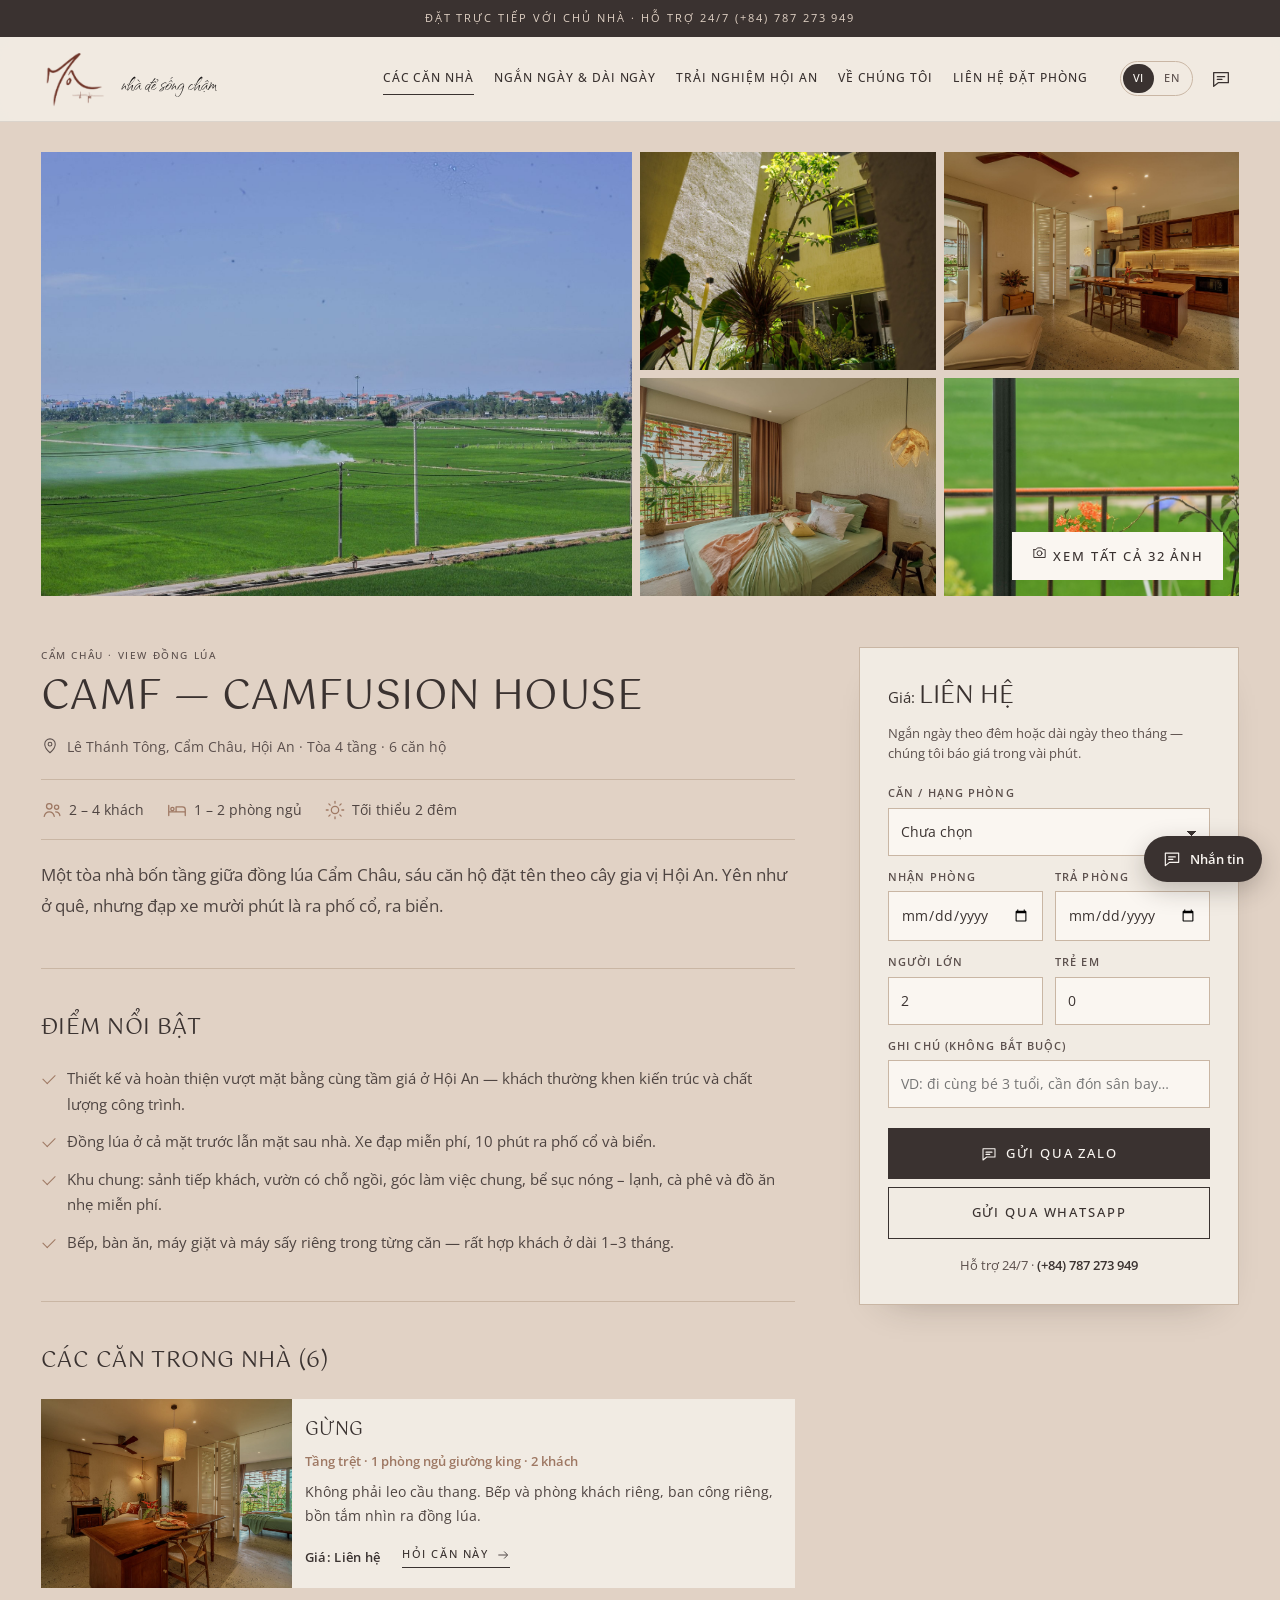
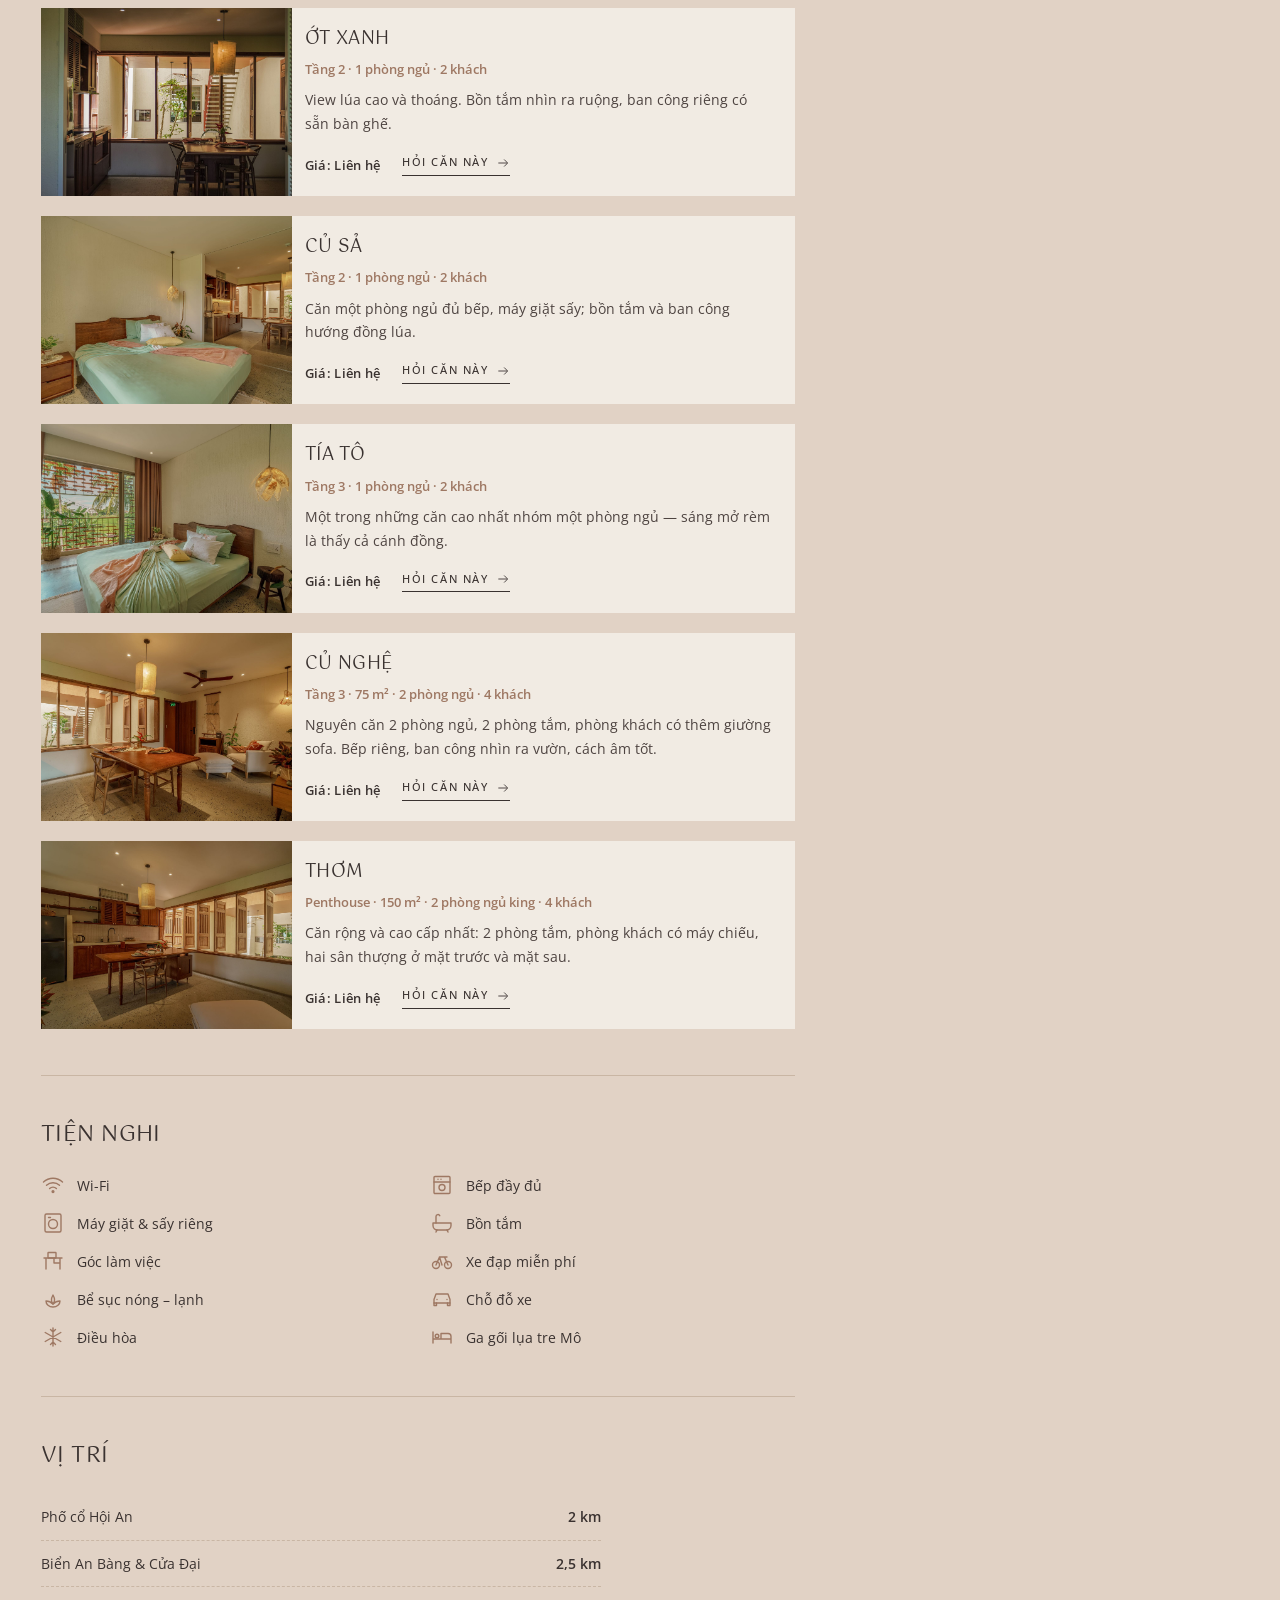
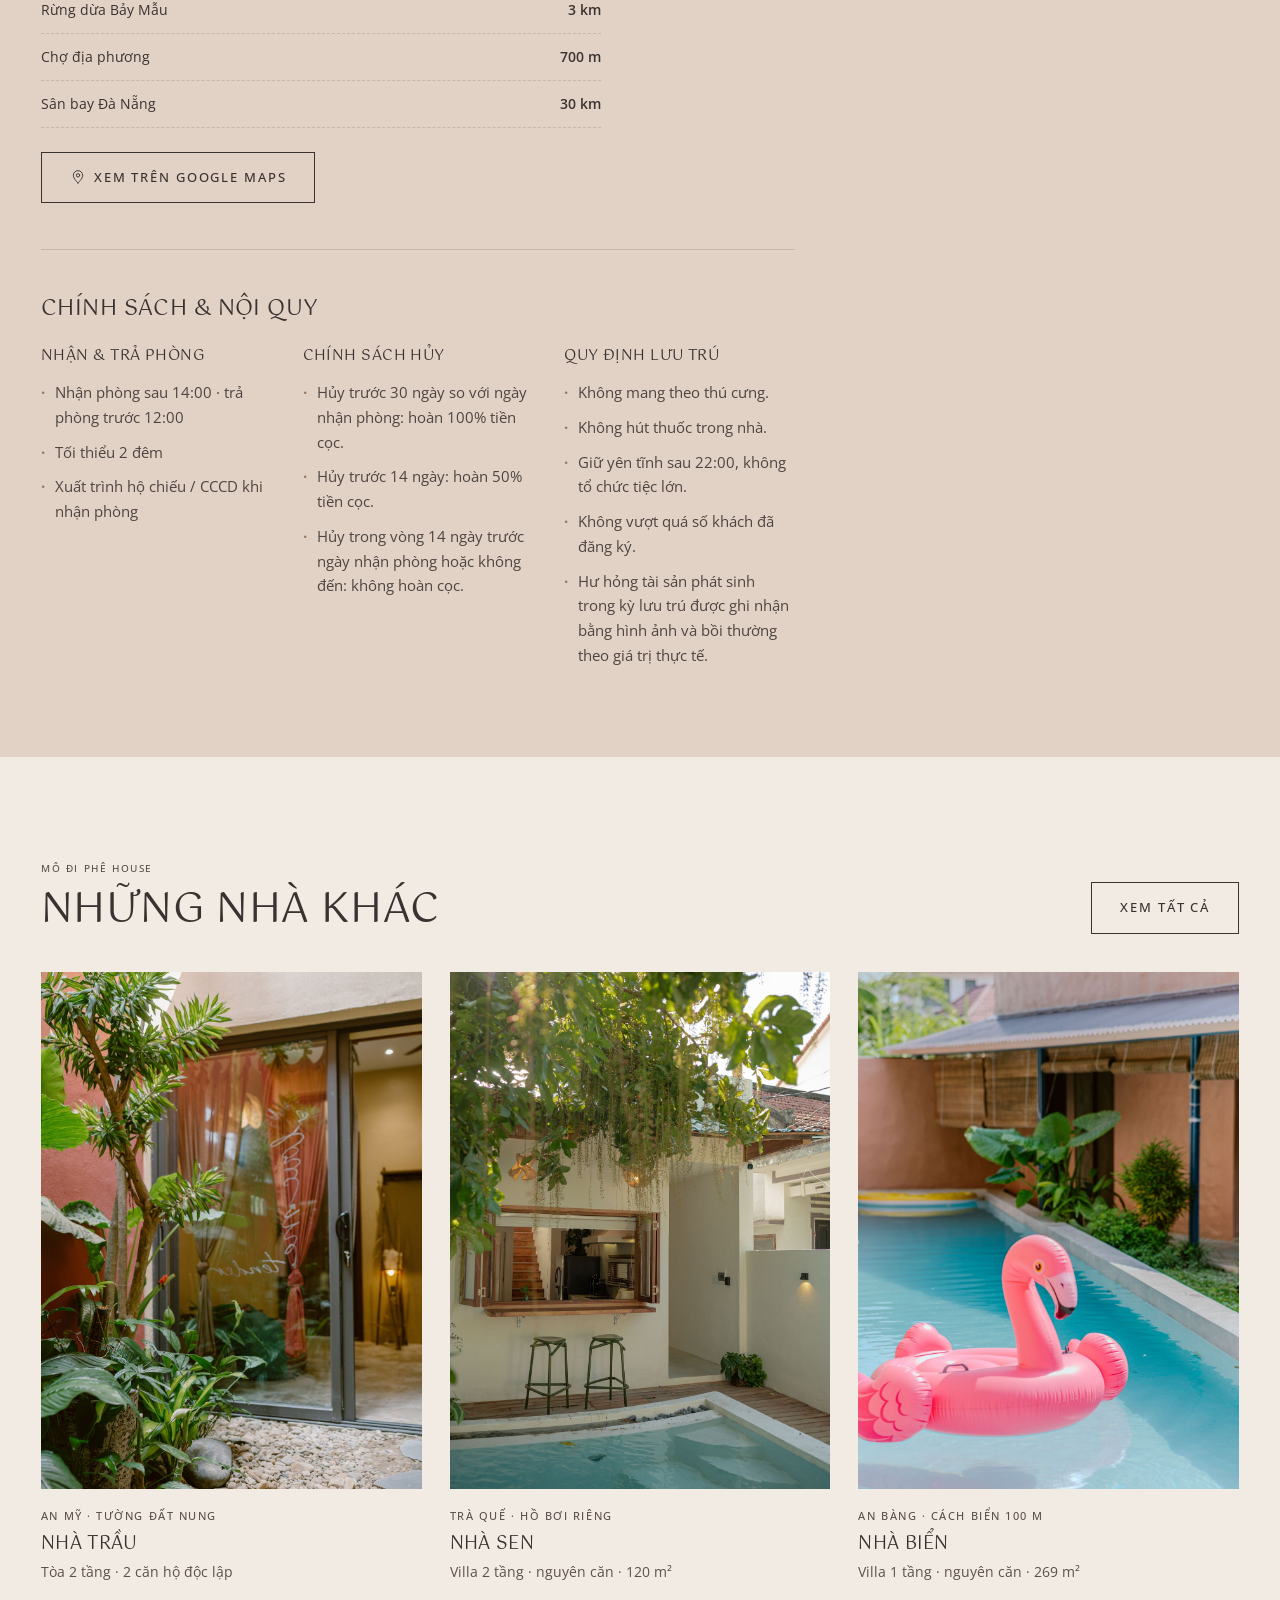
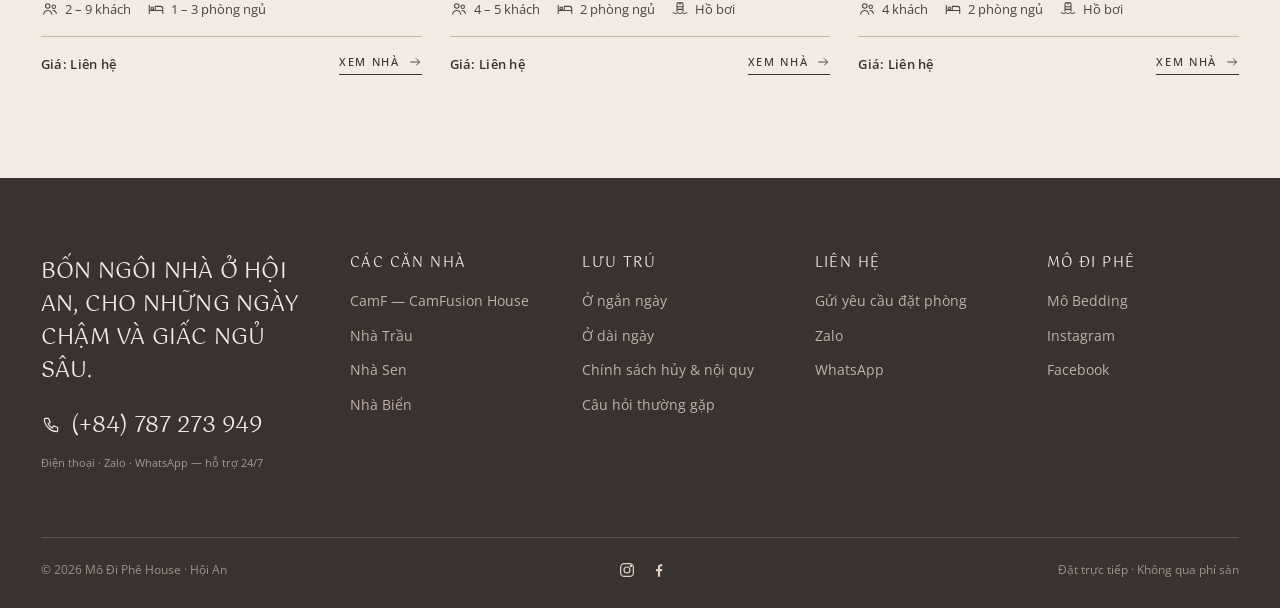
==== camf.html @ b5e6e13a "Web Mô Đi Phê House: trang chủ, 4 trang nhà, lưu trú, liên hệ, sales kit Co-Authored-By: Claude Opus" ====
<!doctype html>
<html lang="vi">
<head>
  <meta charset="utf-8">
  <meta name="viewport" content="width=device-width, initial-scale=1">
  <meta name="robots" content="noindex"><!-- bản demo: bỏ dòng này khi lên web chính thức -->
  <title>CamF — CamFusion House · Mô Đi Phê House</title>
  <meta name="description" content="6 căn hộ giữa đồng lúa Cẩm Châu, Hội An: bếp, máy giặt sấy riêng, xe đạp miễn phí, bể sục trong vườn. Cho thuê ngắn ngày và theo tháng.">
  <meta property="og:title" content="CamF — CamFusion House · Mô Đi Phê House">
  <meta property="og:description" content="6 căn hộ giữa đồng lúa Cẩm Châu, Hội An: bếp, máy giặt sấy riêng, xe đạp miễn phí, bể sục trong vườn. Cho thuê ngắn ngày và theo tháng.">
  <meta property="og:image" content="assets/img/camf/camf-04.jpg">
  <link rel="preconnect" href="https://fonts.googleapis.com">
  <link rel="preconnect" href="https://fonts.gstatic.com" crossorigin>
  <link href="https://fonts.googleapis.com/css2?family=Gotu&family=Qwitcher+Grypen&family=Open+Sans:ital,wght@0,300..700;1,300..700&display=swap" rel="stylesheet">
  <link rel="stylesheet" href="assets/css/base.css?v=20260918a">
  <link rel="stylesheet" href="assets/css/house.css?v=20260918a">
</head>
<body data-page="houses" data-house="camf" data-en-title="CamF — CamFusion House · Mô Đi Phê House">
<div id="site-header"></div>
<main id="house" class="house-page"></main>

<div id="site-footer"></div>
<script src="assets/js/data.js?v=20260918a"></script>
<script src="assets/js/main.js?v=20260918a"></script>
</body>
</html>
---- assets/css/base.css ----
/* =========================================================
   MÔ BEDDING — giao diện chuẩn theo Namia River Retreat
   Gotu cho tiêu đề (viết hoa) · Open Sans cho nội dung
   ========================================================= */

:root {
  /* Tông màu chuẩn — chủ đạo #E1D2C5, tham chiếu giao diện Namia River Retreat */
  --bg: #e1d2c5;         /* tông chủ đạo */
  --bg-alt: #f1ebe3;     /* dải sáng xen kẽ */
  --bg-deep: #d3c1b0;
  --card: #d6c5b5;       /* nền chờ ảnh */
  --ink: #3a3230;        /* chữ nâu đậm */
  --ink-soft: #4e4441;
  --muted: #5c504d;
  --line: #c9b6a4;
  --brand: #9e7863;      /* nâu điểm nhấn */
  --accent: #9e7863;
  --sage: #8a9480;
  --green: #3a3230;      /* khối đậm: thanh thông báo, dải trích dẫn, nút đặc */
  --white: #faf6f1;

  --serif: "Gotu", Georgia, "Times New Roman", serif;
  --sans: "Open Sans", "Helvetica Neue", Arial, sans-serif;

  --wrap: 1440px;
  --pad: clamp(20px, 3.2vw, 48px);
  --ease: cubic-bezier(.2, .7, .2, 1);
  --header-h: 76px;
}

*, *::before, *::after { box-sizing: border-box; }
html { scroll-behavior: smooth; -webkit-text-size-adjust: 100%; }
body {
  margin: 0;
  background: var(--bg);
  color: var(--ink);
  font-family: var(--sans);
  font-size: 15px;
  line-height: 1.6;
  -webkit-font-smoothing: antialiased;
}
img { max-width: 100%; display: block; }
a { color: inherit; text-decoration: none; }
button { font: inherit; color: inherit; cursor: pointer; background: none; border: 0; padding: 0; }
input { font: inherit; }
h1, h2, h3, h4 { font-family: var(--serif); font-weight: 400; margin: 0; line-height: 1.1; letter-spacing: -.005em; }
p { margin: 0; }

.wrap { max-width: var(--wrap); margin: 0 auto; padding: 0 var(--pad); }
.sr-only { position: absolute; width: 1px; height: 1px; overflow: hidden; clip: rect(0 0 0 0); white-space: nowrap; }

/* ---------- Kiểu chữ ---------- */
.eyebrow {
  font-family: var(--sans);
  font-size: 11px;
  font-weight: 500;
  letter-spacing: .18em;
  text-transform: uppercase;
  color: var(--muted);
}
.h-xl { font-size: clamp(46px, 6.4vw, 88px); }
.h-lg { font-size: clamp(36px, 4.2vw, 58px); }
.h-md { font-size: clamp(28px, 3vw, 40px); }
.h-sm { font-size: 25px; }
.lead { font-size: 16px; color: var(--ink-soft); max-width: 46ch; }
.italic { font-style: italic; }

/* ---------- Nút ---------- */
.btn {
  display: inline-flex; align-items: center; justify-content: center; gap: 10px;
  padding: 15px 28px;
  border: 1px solid var(--ink);
  font-size: 11.5px; font-weight: 500; letter-spacing: .14em; text-transform: uppercase;
  transition: background .3s var(--ease), color .3s var(--ease), border-color .3s var(--ease);
  white-space: nowrap;
}
.btn:hover { background: var(--ink); color: var(--white); }
.btn--solid { background: var(--green); border-color: var(--green); color: var(--white); }
.btn--solid:hover { background: var(--brand); border-color: var(--brand); }
.btn--light { border-color: rgba(253,251,248,.85); color: var(--white); background: rgba(253,251,248,.06); -webkit-backdrop-filter: blur(2px); backdrop-filter: blur(2px); }
.btn--light:hover { background: var(--white); color: var(--ink); }
.link-line {
  display: inline-flex; align-items: center; gap: 8px;
  font-size: 11.5px; font-weight: 500; letter-spacing: .14em; text-transform: uppercase;
  border-bottom: 1px solid currentColor; padding-bottom: 3px;
}
.link-line svg { transition: transform .3s var(--ease); }
.link-line:hover svg { transform: translateX(4px); }

/* ---------- Thanh thông báo ---------- */
.announce {
  background: var(--green); color: #ece5d8;
  font-size: 11px; letter-spacing: .14em; text-transform: uppercase; text-align: center;
  padding: 9px var(--pad);
}

/* ---------- Header 1 hàng ---------- */
.header {
  position: sticky; top: 0; z-index: 50;
  background: rgba(247, 244, 239, .94);
  -webkit-backdrop-filter: saturate(1.4) blur(10px); backdrop-filter: saturate(1.4) blur(10px);
  border-bottom: 1px solid var(--line);
  transition: box-shadow .3s;
}
.header.is-scrolled { box-shadow: 0 6px 24px -18px rgba(47, 42, 39, .5); }
.header__row {
  height: var(--header-h);
  display: flex; align-items: center; gap: 36px;
}
.logo { display: flex; align-items: center; gap: 4px; flex-shrink: 0; }
.logo img { height: 46px; width: auto; }
.logo__word {
  font-family: var(--serif); font-size: 13px; letter-spacing: .32em; text-transform: uppercase;
  color: var(--brand); font-weight: 400; margin-top: 14px;
}
.nav { display: flex; gap: 26px; }
.nav a {
  font-size: 13.5px; color: var(--ink-soft); position: relative; padding: 6px 0;
  white-space: nowrap;
}
.nav a::after {
  content: ""; position: absolute; left: 0; right: 0; bottom: 0; height: 1px; background: var(--ink);
  transform: scaleX(0); transform-origin: left; transition: transform .35s var(--ease);
}
.nav a:hover::after, .nav a[aria-current="page"]::after { transform: scaleX(1); }
.nav a[aria-current="page"] { color: var(--ink); }

.actions { margin-left: auto; display: flex; align-items: center; gap: 18px; }
.icon-btn { width: 36px; height: 36px; display: grid; place-items: center; border-radius: 50%; position: relative; transition: background .2s; }
.icon-btn:hover { background: var(--bg-alt); }
.icon-btn svg { width: 19px; height: 19px; }
.cart-count {
  position: absolute; top: 2px; right: 0;
  min-width: 17px; height: 17px; padding: 0 4px; border-radius: 9px;
  background: var(--accent); color: #fff; font-size: 10px; font-weight: 600;
  display: grid; place-items: center; line-height: 1;
  transform: scale(0); transition: transform .3s var(--ease);
}
.cart-count.has { transform: scale(1); }
.cart-count.bump { animation: bump .45s var(--ease); }
@keyframes bump { 40% { transform: scale(1.35); } }

.lang { display: flex; border: 1px solid var(--line); border-radius: 20px; padding: 2px; }
.lang button {
  font-size: 11px; font-weight: 500; letter-spacing: .08em; padding: 5px 10px; border-radius: 16px; color: var(--muted);
  transition: background .25s, color .25s;
}
.lang button.is-active { background: var(--ink); color: var(--white); }

.burger { display: none; }

/* Tìm kiếm */
.search-panel {
  position: absolute; left: 0; right: 0; top: 100%;
  background: var(--bg); border-bottom: 1px solid var(--line);
  padding: 22px 0 28px;
  opacity: 0; transform: translateY(-8px); pointer-events: none;
  transition: opacity .3s var(--ease), transform .3s var(--ease);
}
.search-panel.open { opacity: 1; transform: none; pointer-events: auto; }
.search-panel form { display: flex; align-items: center; gap: 14px; border-bottom: 1px solid var(--ink); padding-bottom: 10px; }
.search-panel input { flex: 1; border: 0; background: none; font-family: var(--serif); font-size: 28px; font-weight: 300; outline: none; color: var(--ink); }
.search-tags { display: flex; flex-wrap: wrap; gap: 8px; margin-top: 16px; align-items: center; }
.search-tags span { font-size: 12px; color: var(--muted); margin-right: 6px; }
.search-tags a { font-size: 12.5px; padding: 6px 14px; border: 1px solid var(--line); border-radius: 20px; }
.search-tags a:hover { border-color: var(--ink); }

/* Menu mobile */
.drawer {
  position: fixed; top: 0; right: 0; bottom: 0; left: 0; inset: 0; z-index: 80; pointer-events: none;
}
.drawer__scrim { position: absolute; top: 0; right: 0; bottom: 0; left: 0; inset: 0; background: rgba(47,42,39,.35); opacity: 0; transition: opacity .35s; }
.drawer__panel {
  position: absolute; top: 0; bottom: 0; left: 0; width: min(86vw, 380px);
  background: var(--bg); padding: 24px var(--pad);
  transform: translateX(-100%); transition: transform .45s var(--ease);
  display: flex; flex-direction: column; gap: 6px;
}
.drawer.open { pointer-events: auto; }
.drawer.open .drawer__scrim { opacity: 1; }
.drawer.open .drawer__panel { transform: none; }
.drawer__panel a { font-family: var(--serif); font-size: 26px; font-weight: 300; padding: 10px 0; border-bottom: 1px solid var(--line); }
.drawer__close { align-self: flex-end; margin-bottom: 12px; }

/* ---------- Hero ---------- */
.hero {
  position: relative; overflow: hidden;
  height: clamp(620px, calc(100vh - 102px), 980px); height: clamp(620px, calc(100svh - 102px), 980px);
  background: var(--bg-deep);
  color: var(--white);
}
.hero__slide {
  position: absolute; top: 0; right: 0; bottom: 0; left: 0; inset: 0;
  opacity: 0; transition: opacity 1.2s var(--ease);
}
.hero__slide.is-active { opacity: 1; z-index: 1; }
.hero__slide img, .hero__slide video {
  width: 100%; height: 100%; object-fit: cover;
  transform: scale(1.06); transition: transform 7s linear;
}
.hero__slide.is-active img { transform: scale(1); }
.hero__slide::after {
  content: ""; position: absolute; top: 0; right: 0; bottom: 0; left: 0; inset: 0;
  background: linear-gradient(180deg, rgba(20,16,14,0) 40%, rgba(20,16,14,.55) 100%);
}
.hero__content {
  position: absolute; left: 0; right: 0; bottom: clamp(48px, 8vh, 88px); z-index: 2;
}
.hero__content .eyebrow { color: rgba(253,251,248,.85); margin-bottom: 18px; }
.hero__title { font-size: clamp(64px, 10vw, 150px); max-width: 13ch; line-height: .95; }
.hero__title em { font-style: italic; }
.hero__sub { margin: 18px 0 30px; font-size: 16px; max-width: 42ch; color: rgba(253,251,248,.9); }
.hero__text > * { opacity: 0; transform: translateY(18px); transition: opacity .9s var(--ease), transform .9s var(--ease); }
.hero__slide.is-active .hero__text > * { opacity: 1; transform: none; }
.hero__slide.is-active .hero__text > *:nth-child(2) { transition-delay: .12s; }
.hero__slide.is-active .hero__text > *:nth-child(3) { transition-delay: .24s; }
.hero__slide.is-active .hero__text > *:nth-child(4) { transition-delay: .36s; }
.hero__dots {
  position: absolute; right: var(--pad); bottom: clamp(48px, 8vh, 88px); z-index: 3;
  display: flex; gap: 10px;
}
.hero__dots button { width: 44px; height: 2px; background: rgba(253,251,248,.35); position: relative; overflow: hidden; }
.hero__dots button::after {
  content: ""; position: absolute; top: 0; right: 0; bottom: 0; left: 0; inset: 0; background: var(--white);
  transform: scaleX(0); transform-origin: left;
}
.hero__dots button.is-active::after { animation: fill 6s linear forwards; }
@keyframes fill { to { transform: scaleX(1); } }

/* Dòng tagline dưới hero */
.tagline {
  text-align: center; padding: clamp(56px, 8vw, 110px) var(--pad) clamp(40px, 5vw, 64px);
}
.tagline p.script {
  font-family: var(--serif); font-style: italic; font-weight: 400;
  font-size: clamp(34px, 4.4vw, 60px); color: var(--brand); line-height: 1.1;
}
.tagline p.sub { margin-top: 14px; color: var(--muted); }

/* ---------- Tiêu đề khu vực ---------- */
.section { padding: clamp(64px, 8vw, 120px) 0; }
.section--tight { padding: clamp(48px, 6vw, 88px) 0; }
.section--alt { background: var(--bg-alt); }
.sec-head { display: flex; align-items: flex-end; justify-content: space-between; gap: 24px; margin-bottom: clamp(28px, 3.4vw, 48px); flex-wrap: wrap; }
.sec-head .lead { margin-top: 12px; }

/* ---------- Bộ sưu tập (gallery) ---------- */
.collections { display: grid; grid-template-columns: 1.25fr 1fr 1fr; grid-template-rows: auto auto; gap: 14px; }
.coll {
  position: relative; overflow: hidden; background: var(--card); color: var(--white);
  min-height: 300px; display: block;
}
.coll:first-child { grid-row: span 2; min-height: 640px; }
.coll img { position: absolute; top: 0; right: 0; bottom: 0; left: 0; inset: 0; width: 100%; height: 100%; object-fit: cover; transition: transform 1.2s var(--ease); }
.coll:hover img { transform: scale(1.05); }
.coll::after { content: ""; position: absolute; top: 0; right: 0; bottom: 0; left: 0; inset: 0; background: linear-gradient(180deg, rgba(0,0,0,0) 45%, rgba(20,16,14,.55)); }
.coll__txt { position: absolute; left: 26px; right: 26px; bottom: 24px; z-index: 1; }
.coll__txt .eyebrow { color: rgba(253,251,248,.8); }
.coll__txt h3 { font-size: clamp(30px, 3vw, 46px); margin: 6px 0 8px; }
.coll__txt p { font-size: 14px; color: rgba(253,251,248,.88); max-width: 34ch; }
.coll__more { margin-top: 14px; display: inline-flex; font-size: 11px; letter-spacing: .14em; text-transform: uppercase; border-bottom: 1px solid; padding-bottom: 2px; }
.coll--throw { grid-column: span 2; }

/* ---------- Nhóm sản phẩm ---------- */
.cats { display: grid; grid-template-columns: repeat(5, 1fr); gap: 10px; }
.cats--4 { grid-template-columns: repeat(4, 1fr); }
.cat { position: relative; aspect-ratio: 3 / 4; overflow: hidden; background: var(--card); color: var(--white); }
.cat img { width: 100%; height: 100%; object-fit: cover; transition: transform 1s var(--ease); }
.cat:hover img { transform: scale(1.05); }
.cat::after { content: ""; position: absolute; top: 0; right: 0; bottom: 0; left: 0; inset: 0; background: linear-gradient(180deg, transparent 55%, rgba(20,16,14,.45)); }
.cat span {
  position: absolute; left: 20px; bottom: 18px; z-index: 1;
  font-size: 12px; letter-spacing: .12em; text-transform: uppercase; font-weight: 500;
  border-bottom: 1px solid rgba(253,251,248,.8); padding-bottom: 2px;
}

/* ---------- Thẻ sản phẩm ---------- */
.tabs { display: flex; gap: 6px; flex-wrap: wrap; }
.tab {
  font-size: 13px; padding: 7px 16px; border: 1px solid transparent; border-radius: 22px; color: var(--muted);
  transition: all .25s;
}
.tab:hover { color: var(--ink); }
.tab.is-active { border-color: var(--ink); color: var(--ink); }
.carousel-nav { display: flex; gap: 6px; }
.carousel-nav button { width: 40px; height: 40px; border-radius: 50%; border: 1px solid var(--line); display: grid; place-items: center; transition: all .2s; }
.carousel-nav button:hover { border-color: var(--ink); }

.products { display: grid; grid-auto-flow: column; grid-auto-columns: calc((100% - 3 * 16px) / 4); gap: 16px; overflow-x: auto; scroll-snap-type: x mandatory; scrollbar-width: none; padding-bottom: 4px; }
.products::-webkit-scrollbar { display: none; }
.products--grid { grid-auto-flow: row; grid-template-columns: repeat(3, 1fr); grid-auto-columns: auto; gap: 40px 16px; overflow: visible; }
.pcard { scroll-snap-align: start; display: flex; flex-direction: column; }
.pcard__img { position: relative; aspect-ratio: 4 / 5; overflow: hidden; background: var(--card); }
.pcard__img img { position: absolute; top: 0; right: 0; bottom: 0; left: 0; inset: 0; width: 100%; height: 100%; object-fit: cover; transition: opacity .6s var(--ease), transform 1s var(--ease); }
.pcard__img img + img { opacity: 0; }
.pcard:hover .pcard__img img + img { opacity: 1; }
.pcard:hover .pcard__img img { transform: scale(1.03); }
.pcard__badge { position: absolute; top: 12px; left: 12px; z-index: 1; font-size: 10px; letter-spacing: .14em; text-transform: uppercase; background: var(--white); padding: 4px 9px; font-weight: 500; }
.pcard__add {
  position: absolute; left: 12px; right: 12px; bottom: 12px; z-index: 1;
  background: var(--white); padding: 12px; font-size: 11px; letter-spacing: .14em; text-transform: uppercase; font-weight: 500;
  opacity: 0; transform: translateY(8px); transition: all .35s var(--ease);
}
.pcard:hover .pcard__add, .pcard__add:focus-visible { opacity: 1; transform: none; }
.pcard__add:hover { background: var(--ink); color: var(--white); }
.pcard__body { padding-top: 14px; display: grid; gap: 4px; }
.pcard__name { font-size: 14.5px; }
.pcard__meta { font-size: 13px; color: var(--muted); }
.pcard__price { font-size: 14px; }
.swatches { display: flex; gap: 6px; align-items: center; margin-top: 4px; }
.swatch { width: 14px; height: 14px; border-radius: 50%; border: 1px solid rgba(47,42,39,.18); }
.swatches small { font-size: 12px; color: var(--muted); margin-left: 2px; }
.center { text-align: center; }
.mt-48 { margin-top: 48px; }

/* ---------- Brand Story (khối cảm xúc) ---------- */
.story-split { display: grid; grid-template-columns: 1fr 1fr; min-height: 720px; }
.story-split__img { position: relative; overflow: hidden; background: var(--card); }
.story-split__img img { position: absolute; top: 0; right: 0; bottom: 0; left: 0; inset: 0; width: 100%; height: 100%; object-fit: cover; }
.story-split__txt {
  display: flex; flex-direction: column; justify-content: center; gap: 26px;
  padding: clamp(48px, 7vw, 120px);
  background: var(--bg-alt);
}
.story-split__txt blockquote {
  margin: 0; font-family: var(--serif); font-weight: 400; font-size: clamp(34px, 3.6vw, 54px); line-height: 1.14;
}
.story-split__txt blockquote em { color: var(--brand); }
.story-split__txt p { color: var(--ink-soft); max-width: 44ch; }
.signature { font-family: var(--serif); font-style: italic; color: var(--brand); font-size: 20px; }

/* ---------- Why choose us ---------- */
.why { display: grid; grid-template-columns: repeat(4, 1fr); border-top: 1px solid var(--line); border-bottom: 1px solid var(--line); }
.why__item { padding: 44px 32px; text-align: center; border-right: 1px solid var(--line); }
.why__item:last-child { border-right: 0; }
.why__icon { width: 56px; height: 56px; margin: 0 auto 18px; color: var(--brand); }
.why__item h3 { font-size: 22px; margin-bottom: 8px; }
.why__item p { font-size: 14px; color: var(--muted); max-width: 26ch; margin: 0 auto; }

/* ---------- Lifestyle (ảnh cực lớn) ---------- */
.lifestyle { position: relative; height: clamp(560px, 92vh, 960px); overflow: hidden; color: var(--white); background: var(--bg-deep); }
.lifestyle img { position: absolute; top: -8%; right: 0; bottom: -8%; left: 0; inset: -8% 0; width: 100%; height: 116%; object-fit: cover; will-change: transform; }
.lifestyle::after { content: ""; position: absolute; top: 0; right: 0; bottom: 0; left: 0; inset: 0; background: linear-gradient(90deg, rgba(20,16,14,.5), rgba(20,16,14,0) 60%); }
.lifestyle__txt { position: absolute; left: 0; right: 0; top: 50%; transform: translateY(-50%); z-index: 1; }
.lifestyle__txt h2 { font-size: clamp(46px, 6vw, 92px); max-width: 12ch; }
.lifestyle__txt p { margin: 20px 0 30px; max-width: 38ch; color: rgba(253,251,248,.9); font-size: 16px; }

/* ---------- Material education ---------- */
.material { display: grid; grid-template-columns: minmax(260px, 360px) 1fr; gap: clamp(32px, 5vw, 80px); align-items: start; }
.material__intro h2 { margin: 10px 0 18px; }
.material__intro .lead { margin-bottom: 26px; }
.material__cards { display: grid; grid-template-columns: repeat(4, 1fr); gap: 12px; }
.mcard { position: relative; aspect-ratio: 3 / 4.4; overflow: hidden; background: var(--card); color: var(--white); display: flex; flex-direction: column; justify-content: flex-end; padding: 22px; }
.mcard img { position: absolute; top: 0; right: 0; bottom: 0; left: 0; inset: 0; width: 100%; height: 100%; object-fit: cover; transition: transform 1s var(--ease); }
.mcard::before { content: ""; position: absolute; top: 0; right: 0; bottom: 0; left: 0; inset: 0; z-index: 1; background: linear-gradient(180deg, rgba(20,16,14,.05) 20%, rgba(20,16,14,.72)); transition: background .5s; }
.mcard:hover img { transform: scale(1.06); }
.mcard > *:not(img) { position: relative; z-index: 2; }
.mcard .num { font-family: var(--serif); font-size: 44px; font-weight: 300; line-height: 1; }
.mcard h3 { font-size: 22px; margin: 10px 0 8px; }
.mcard p { font-size: 13.5px; color: rgba(253,251,248,.88); max-height: 0; opacity: 0; overflow: hidden; transition: max-height .6s var(--ease), opacity .5s; }
.mcard:hover p, .mcard:focus-within p { max-height: 160px; opacity: 1; }

/* Chấm màu (bộ lọc trang Sản phẩm) */
.cdot { width: 26px; height: 26px; border-radius: 50%; border: 1px solid rgba(47,42,39,.2); position: relative; transition: transform .2s; }
.cdot:hover { transform: scale(1.1); }
.cdot.is-active::after { content: ""; position: absolute; top: -5px; right: -5px; bottom: -5px; left: -5px; inset: -5px; border-radius: 50%; border: 1px solid var(--ink); }

/* ---------- Sustainability ---------- */
.sustain { display: grid; grid-template-columns: 1fr 1.6fr; gap: clamp(32px, 5vw, 96px); align-items: center; }
.sustain__list { display: grid; grid-template-columns: repeat(5, 1fr); gap: 0; border-left: 1px solid var(--line); }
.sustain__list div { padding: 8px 20px 8px; border-right: 1px solid var(--line); }
.sustain__list b { display: block; font-family: var(--serif); font-weight: 300; font-size: 34px; color: var(--brand); line-height: 1; margin-bottom: 14px; }
.sustain__list h3 { font-family: var(--sans); font-size: 12px; letter-spacing: .12em; text-transform: uppercase; font-weight: 500; margin-bottom: 8px; }
.sustain__list p { font-size: 13px; color: var(--muted); }

/* ---------- Trải nghiệm tại khách sạn ---------- */
.experience { display: grid; grid-template-columns: 1fr 1fr; background: var(--white); }
.experience__img { position: relative; min-height: 520px; background: var(--card); overflow: hidden; }
.experience__img img { position: absolute; top: 0; right: 0; bottom: 0; left: 0; inset: 0; width: 100%; height: 100%; object-fit: cover; }
.experience__txt { padding: clamp(40px, 6vw, 96px); display: flex; flex-direction: column; justify-content: center; align-items: flex-start; gap: 18px; }
.experience__txt .eyebrow { color: var(--accent); }
.pillow-ico { width: 84px; height: auto; }
.experience__txt ul { list-style: none; padding: 0; margin: 4px 0 8px; display: grid; gap: 8px; }
.experience__txt li { display: flex; gap: 10px; font-size: 14px; color: var(--ink-soft); }
.experience__txt li::before { content: "—"; color: var(--accent); }

/* ---------- Nghệ thuật làm giường ---------- */
.bedart { display: grid; grid-template-columns: repeat(4, 1fr); gap: 16px; counter-reset: step; }
.bedart__step { position: relative; }
.bedart__step figure { margin: 0 0 18px; aspect-ratio: 1; overflow: hidden; background: var(--card); }
.bedart__step img { width: 100%; height: 100%; object-fit: cover; transition: transform 1s var(--ease); }
.bedart__step:hover img { transform: scale(1.05); }
.bedart__step .n { font-family: var(--serif); font-style: italic; color: var(--brand); font-size: 18px; }
.bedart__step h3 { font-size: 24px; margin: 4px 0 8px; }
.bedart__step p { font-size: 14px; color: var(--muted); }

/* ---------- Blog / Mô Stories ---------- */
.stories { display: grid; grid-template-columns: 1.3fr 1fr; gap: 24px clamp(24px, 3vw, 48px); }
.scard.scard--row { display: grid; grid-template-columns: 150px 1fr; gap: 20px; align-items: center; padding-bottom: 24px; border-bottom: 1px solid var(--line); }
.scard.scard--row:last-child { border-bottom: 0; padding-bottom: 0; }
.scard.scard--row figure { margin: 0; aspect-ratio: 1; flex: none; min-height: 0; }
.scard.scard--row h3 { font-size: 21px; }
.story-grid { display: grid; grid-template-columns: repeat(3, 1fr); gap: 56px 20px; padding: 40px 0 120px; }
.story-grid .scard figure { aspect-ratio: 4 / 3; flex: none; min-height: 0; }
.story-grid .scard h3 { font-size: 24px; }
.story-meta { font-size: 12px; color: var(--muted); margin-top: 10px; }
.banner { display: grid; grid-template-columns: 1fr auto; gap: 24px; align-items: center; background: var(--bg-alt); padding: clamp(28px, 4vw, 48px); margin-top: 72px; }
.banner h3 { font-size: clamp(24px, 2.4vw, 32px); }
.scard { display: flex; flex-direction: column; }
.scard figure { margin: 0 0 16px; aspect-ratio: 4 / 3; overflow: hidden; background: var(--card); }
.stories > .scard:first-child figure { aspect-ratio: auto; flex: 1; min-height: 360px; }
.scard img { width: 100%; height: 100%; object-fit: cover; transition: transform 1s var(--ease); }
.scard:hover img { transform: scale(1.04); }
.scard .eyebrow { margin-bottom: 6px; }
.scard h3 { font-size: 22px; transition: color .2s; }
.stories > .scard:first-child h3 { font-size: 30px; }
.scard:hover h3 { color: var(--brand); }
.scard p { font-size: 14px; color: var(--muted); margin-top: 8px; }
.stories__col { display: grid; gap: 24px; align-content: start; }

/* ---------- Newsletter + Footer (kiểu Parachute) ---------- */
.footer { background: var(--bg); border-top: 1px solid var(--line); padding: clamp(56px, 6vw, 88px) 0 28px; }
.footer__grid { display: grid; grid-template-columns: 1.4fr repeat(4, 1fr); gap: 40px; }
.footer__lead h3 { font-size: 32px; margin-bottom: 20px; max-width: 22ch; }
.newsletter { display: flex; align-items: center; background: #8d7f73; border-radius: 40px; padding: 5px 5px 5px 22px; max-width: 360px; }
.newsletter input { flex: 1; min-width: 0; background: none; border: 0; outline: none; color: var(--white); font-size: 12px; letter-spacing: .1em; text-transform: uppercase; }
.newsletter input::placeholder { color: rgba(253,251,248,.85); }
.newsletter button { width: 38px; height: 38px; border-radius: 50%; display: grid; place-items: center; color: var(--white); transition: background .2s; }
.newsletter button:hover { background: rgba(255,255,255,.15); }
.footer__lead small { display: block; font-size: 11px; color: var(--muted); margin-top: 10px; max-width: 40ch; }
.footer h4 { font-family: var(--sans); font-size: 11px; font-weight: 500; letter-spacing: .16em; text-transform: uppercase; color: var(--muted); margin-bottom: 16px; }
.footer ul { list-style: none; margin: 0; padding: 0; display: grid; gap: 9px; }
.footer ul a { font-size: 13.5px; color: var(--ink-soft); }
.footer ul a:hover { color: var(--brand); }
.footer__bottom { margin-top: 64px; padding-top: 22px; border-top: 1px solid var(--line); display: flex; justify-content: space-between; gap: 16px; flex-wrap: wrap; font-size: 12px; color: var(--muted); }
.footer__social { display: flex; gap: 14px; align-items: center; }
.footer__social a { width: 18px; height: 18px; }

/* ---------- Toast giỏ hàng ---------- */
.toast {
  position: fixed; right: 24px; bottom: 24px; z-index: 90;
  background: var(--ink); color: var(--white); padding: 14px 20px; font-size: 13.5px;
  display: flex; align-items: center; gap: 12px;
  transform: translateY(20px); opacity: 0; pointer-events: none; transition: all .4s var(--ease);
}
.toast.show { transform: none; opacity: 1; }
.toast svg { color: #c9d6b8; }

/* ---------- Trang con ---------- */
.page-hero { padding: clamp(48px, 7vw, 104px) 0 clamp(32px, 4vw, 56px); border-bottom: 1px solid var(--line); }
.page-hero h1 { font-size: clamp(40px, 5vw, 72px); margin: 12px 0 16px; }
.crumbs { font-size: 12px; color: var(--muted); letter-spacing: .04em; }
.crumbs a:hover { color: var(--ink); }

.shop { display: grid; grid-template-columns: 220px 1fr; gap: 48px; padding-top: 40px; padding-bottom: 120px; }
.filters { position: sticky; top: calc(var(--header-h) + 24px); align-self: start; display: grid; gap: 28px; }
.filters h4 { font-family: var(--sans); font-size: 11px; letter-spacing: .16em; text-transform: uppercase; font-weight: 500; margin-bottom: 12px; }
.filters label { display: flex; gap: 10px; align-items: center; font-size: 14px; padding: 4px 0; cursor: pointer; color: var(--ink-soft); }
.filters input { accent-color: var(--ink); }
.filters .swatches { flex-wrap: wrap; gap: 8px; }
.filters .cdot { width: 24px; height: 24px; }
.shop__bar { display: flex; justify-content: space-between; align-items: center; margin-bottom: 24px; font-size: 13px; color: var(--muted); }
.shop__bar select { font: inherit; background: transparent; border: 1px solid var(--line); padding: 8px 12px; color: var(--ink); }

.article { max-width: 720px; margin: 0 auto; padding: 0 var(--pad); }
.article p { font-size: 17px; line-height: 1.8; color: var(--ink-soft); margin: 0 0 22px; }
.article h2 { font-size: 32px; margin: 48px 0 16px; }
.article .drop::first-letter { font-family: var(--serif); float: left; font-size: 72px; line-height: .9; padding: 6px 10px 0 0; color: var(--brand); }
.article figure { margin: 36px calc(-1 * min(12vw, 140px)); }
.article figcaption { font-size: 12.5px; color: var(--muted); margin-top: 10px; text-align: center; }
.article blockquote { margin: 40px 0; padding-left: 24px; border-left: 2px solid var(--accent); font-family: var(--serif); font-size: 26px; font-weight: 300; line-height: 1.35; font-style: italic; }
.related { border-top: 1px solid var(--line); margin-top: 64px; padding-top: 40px; }
.related .products { grid-auto-columns: calc((100% - 16px) / 2); }

.chapter { display: grid; grid-template-columns: 1fr 1fr; gap: clamp(32px, 6vw, 96px); align-items: center; padding: clamp(56px, 7vw, 110px) 0; }
.chapter + .chapter { border-top: 1px solid var(--line); }
.chapter:nth-child(even) .chapter__img { order: 2; }
.chapter__img { aspect-ratio: 4 / 5; overflow: hidden; background: var(--card); }
.chapter__img img { width: 100%; height: 100%; object-fit: cover; }
.chapter__txt h2 { margin: 12px 0 20px; }
.chapter__txt p { color: var(--ink-soft); margin-bottom: 16px; max-width: 48ch; }

.gallery-coll { display: grid; grid-template-columns: repeat(12, 1fr); gap: 14px; padding: 40px 0 0; }
.gallery-coll figure { margin: 0; overflow: hidden; background: var(--card); position: relative; }
.gallery-coll img { width: 100%; height: 100%; object-fit: cover; }

/* ---------- Hiệu ứng cuộn ---------- */
.reveal { opacity: 0; transform: translateY(28px); transition: opacity 1s var(--ease), transform 1s var(--ease); }
.reveal.in { opacity: 1; transform: none; }
.reveal-stagger > * { opacity: 0; transform: translateY(24px); transition: opacity .9s var(--ease), transform .9s var(--ease); }
.reveal-stagger.in > * { opacity: 1; transform: none; }
.reveal-stagger.in > *:nth-child(2) { transition-delay: .08s; }
.reveal-stagger.in > *:nth-child(3) { transition-delay: .16s; }
.reveal-stagger.in > *:nth-child(4) { transition-delay: .24s; }
.reveal-stagger.in > *:nth-child(5) { transition-delay: .32s; }
.reveal-stagger.in > *:nth-child(6) { transition-delay: .4s; }
/* clip-path đặt trên ảnh con, không đặt trên phần tử được IntersectionObserver theo dõi */
.img-reveal img { clip-path: inset(0 0 100% 0); transition: clip-path 1.3s var(--ease); }
.img-reveal.in img { clip-path: inset(0 0 0 0); }

@media (prefers-reduced-motion: reduce) {
  *, *::before, *::after { animation: none !important; transition: none !important; }
  .reveal, .reveal-stagger > *, .img-reveal img { opacity: 1 !important; transform: none !important; clip-path: none !important; }
}

/* ---------- Responsive ---------- */
@media (max-width: 1180px) {
  .nav { gap: 18px; }
  .nav a { font-size: 13px; }
  .products { grid-auto-columns: calc((100% - 2 * 16px) / 3); }
  .material { grid-template-columns: 1fr; }
  .sustain { grid-template-columns: 1fr; }
  .footer__grid { grid-template-columns: 1fr 1fr 1fr; }
  .footer__lead { grid-column: 1 / -1; }
}
@media (max-width: 980px) {
  .nav, .lang--desktop { display: none; }
  .burger { display: grid; }
  .header__row { gap: 12px; }
  .logo { margin-right: auto; }
  .collections { grid-template-columns: 1fr 1fr; }
  .coll:first-child { grid-column: 1 / -1; grid-row: auto; min-height: 460px; }
  .cats, .cats--4 { grid-template-columns: none; grid-auto-flow: column; grid-auto-columns: 62%; overflow-x: auto; scroll-snap-type: x mandatory; scrollbar-width: none; }
  .cats .cat { scroll-snap-align: start; }
  .story-split, .experience, .chapter { grid-template-columns: 1fr; }
  .chapter:nth-child(even) .chapter__img { order: 0; }
  .story-split__img { min-height: 420px; }
  .why { grid-template-columns: 1fr 1fr; }
  .why__item:nth-child(2) { border-right: 0; }
  .why__item:nth-child(-n+2) { border-bottom: 1px solid var(--line); }
  .material__cards { grid-template-columns: repeat(4, 70%); overflow-x: auto; scroll-snap-type: x mandatory; }
  .mcard { scroll-snap-align: start; }
  .mcard p { max-height: none; opacity: 1; }
  .sustain__list { grid-template-columns: 1fr 1fr; border-left: 0; gap: 24px; }
  .sustain__list div { border-right: 0; border-top: 1px solid var(--line); padding: 18px 0 0; }
  .bedart { grid-template-columns: 1fr 1fr; gap: 32px 16px; }
  .stories { grid-template-columns: 1fr; }
  .story-grid { grid-template-columns: 1fr 1fr; }
  .banner { grid-template-columns: 1fr; }
  .shop { grid-template-columns: 1fr; }
  .filters { position: static; grid-template-columns: repeat(3, 1fr); }
  .products--grid { grid-template-columns: repeat(2, 1fr); }
}
@media (max-width: 640px) {
  .logo__word { display: none; }
  .actions { gap: 4px; }
  .products { grid-auto-columns: 72%; }
  .collections { grid-template-columns: 1fr; }
  .coll { min-height: 380px; }
  .coll--throw { grid-column: auto; }
  .why { grid-template-columns: 1fr; }
  .why__item { border-right: 0 !important; border-bottom: 1px solid var(--line); }
  .why__item:last-child { border-bottom: 0; }
  .bedart, .stories__col { grid-template-columns: 1fr; }
  .footer__grid { grid-template-columns: 1fr 1fr; }
  .filters { grid-template-columns: 1fr; }
  .hero__dots { left: var(--pad); right: auto; bottom: 20px; }
  .hero__content { bottom: 56px; }
  .article figure { margin: 28px 0; }
  .related .products { grid-auto-columns: 80%; }
}

/* ---------- Hero rút gọn ---------- */
.hero__sub.script-sub {
  font-family: var(--serif); font-style: italic;
  font-size: clamp(21px, 2.3vw, 32px); color: rgba(253,251,248,.92);
  margin: 10px 0 32px; letter-spacing: .01em;
}
.hero__title em { font-style: italic; }
.story-grid--home { padding: 0; }
.story-grid--home .scard p:not(.eyebrow) { font-size: 14px; color: var(--muted); margin-top: 8px; }

/* ---------- Gợi ý cuộn ở hero ---------- */
.hero__cue {
  position: absolute; left: 50%; bottom: 26px; z-index: 3; transform: translateX(-50%);
  display: flex; flex-direction: column; align-items: center; gap: 8px;
  font-size: 10.5px; letter-spacing: .22em; text-transform: uppercase; color: rgba(253,251,248,.8);
}
.hero__cue span { display: block; width: 1px; height: 44px; background: linear-gradient(rgba(253,251,248,.7), rgba(253,251,248,0)); animation: cue 2.4s ease-in-out infinite; }
@keyframes cue { 0%, 100% { transform: scaleY(.4); transform-origin: top; opacity: .5 } 50% { transform: scaleY(1); opacity: 1 } }

/* ---------- Dải trích dẫn từ kho chuyện của Mô ---------- */
.quote-band { background: var(--green); color: #f1ece0; text-align: center; padding: clamp(64px, 9vw, 132px) 0; }
.quote-band .eyebrow { color: rgba(241,236,224,.6); }
.quote-band blockquote {
  margin: 22px auto 18px; max-width: 20ch;
  font-family: var(--serif); font-weight: 300; font-style: italic;
  font-size: clamp(32px, 4.4vw, 62px); line-height: 1.16;
}
.quote-band blockquote em { font-style: italic; color: #e6c9b4; }
.quote-band cite { font-style: normal; font-size: 11.5px; letter-spacing: .18em; text-transform: uppercase; color: rgba(241,236,224,.65); }

/* =========================================================
   Sửa web — phần 1 (16/09)
   ========================================================= */

/* Logo kèm dòng "ga gối cho riêng bạn" — chữ mảnh, nhỏ */
.logo__tag {
  font-family: var(--serif); font-style: italic; font-weight: 300;
  font-size: 16px; letter-spacing: .01em; color: var(--ink-soft);
  margin: 8px 0 0 8px; white-space: nowrap;
}
.header__row { gap: 28px; }
.nav { gap: 24px; }
@media (max-width: 1280px) { .nav { gap: 18px; } .nav a { font-size: 13px; } }
@media (max-width: 1120px) { .logo__tag { display: none; } }
@media (max-width: 980px) { .logo__tag { display: inline; font-size: 15px; } }
@media (max-width: 380px) { .logo__tag { display: none; } }

/* Hero: dải 5 ảnh dọc trượt ngang, chữ đặt trên ảnh */
.hero--strip { height: clamp(560px, calc(100vh - 102px), 920px); height: clamp(560px, calc(100svh - 102px), 920px); background: var(--green); }
.hero__track { position: absolute; top: 0; left: 0; height: 100%; display: flex; width: max-content; animation: strip 70s linear infinite; }
.hero__track img { height: 100%; width: auto; flex: none; margin-right: 6px; object-fit: cover; }
.hero--strip:hover .hero__track { animation-play-state: paused; }
@keyframes strip { to { transform: translateX(-50%); } }
.hero--strip::after {
  content: ""; position: absolute; top: 0; right: 0; bottom: 0; left: 0; inset: 0; z-index: 1; pointer-events: none;
  background:
    linear-gradient(90deg, rgba(20,16,14,.62) 0%, rgba(20,16,14,.3) 38%, rgba(20,16,14,0) 62%),
    linear-gradient(0deg, rgba(20,16,14,.45) 0%, rgba(20,16,14,0) 40%);
}
.hero--strip .hero__content { z-index: 2; }
.hero--strip .hero__text > * { opacity: 0; transform: translateY(18px); animation: rise 1.1s var(--ease) forwards; }
.hero--strip .hero__text > *:nth-child(2) { animation-delay: .15s; }
.hero--strip .hero__text > *:nth-child(3) { animation-delay: .3s; }
@keyframes rise { to { opacity: 1; transform: none; } }
.hero--strip .hero__title { font-size: clamp(52px, 7.4vw, 118px); font-weight: 300; max-width: none; letter-spacing: -.01em; }
.hero--strip .hero__sub.script-sub { font-weight: 300; margin: 12px 0 34px; }
@media (max-width: 760px) {
  .hero--strip { height: calc(100vh - 96px); height: calc(100svh - 96px); min-height: 520px; }
  .hero--strip::after { background: linear-gradient(0deg, rgba(20,16,14,.7) 0%, rgba(20,16,14,.15) 55%, rgba(20,16,14,0) 75%); }
}
@media (prefers-reduced-motion: reduce) { .hero--strip .hero__text > * { opacity: 1 !important; } }

/* Góc nhìn của Mô — câu quote, không hình ảnh */
.view { text-align: center; padding: clamp(84px, 11vw, 168px) var(--pad); }
.view blockquote {
  margin: 26px auto 0; max-width: 28ch;
  font-family: var(--serif); font-style: italic; font-weight: 300;
  font-size: clamp(30px, 3.5vw, 52px); line-height: 1.28; color: var(--ink);
}
.view__rule { display: block; width: 1px; height: 56px; margin: 36px auto 0; background: var(--line); }

/* Bộ sưu tập — một hàng ngang 3 thẻ */
.coll-head { text-align: center; margin-bottom: clamp(36px, 4.4vw, 64px); }
.coll-head h2 { margin: 12px 0 10px; }
.sub-script { font-family: var(--serif); font-style: italic; font-weight: 300; font-size: clamp(19px, 1.7vw, 24px); color: var(--muted); }
.coll-row { display: grid; grid-template-columns: repeat(3, 1fr); gap: clamp(20px, 2.6vw, 40px); }
.ccard { display: block; }
.ccard figure { margin: 0; aspect-ratio: 2 / 3; overflow: hidden; background: var(--card); }
.ccard img { width: 100%; height: 100%; object-fit: cover; transition: transform 1.2s var(--ease); }
.ccard:hover img { transform: scale(1.04); }
.ccard__title {
  font-family: var(--sans); font-weight: 300; text-transform: uppercase; letter-spacing: .04em;
  font-size: clamp(22px, 2vw, 30px); line-height: 1.2; margin: 26px 0 12px;
}
.ccard p { color: var(--muted); font-size: 15px; line-height: 1.75; }
.coll-more { text-align: center; margin-top: clamp(40px, 4.4vw, 64px); }
@media (max-width: 760px) {
  .coll-row { grid-template-columns: none; grid-auto-flow: column; grid-auto-columns: 80%; overflow-x: auto; scroll-snap-type: x mandatory; scrollbar-width: none; padding-bottom: 4px; }
  .coll-row::-webkit-scrollbar { display: none; }
  .ccard { scroll-snap-align: start; }
}

/* Video nghệ thuật làm giường */
.film { padding-top: clamp(64px, 8vw, 120px); }
.film__head { text-align: center; margin-bottom: clamp(28px, 3.4vw, 48px); }
.film__head h2 { margin-bottom: 10px; }
.film__media { position: relative; aspect-ratio: 16 / 9; overflow: hidden; background: var(--card); }
.film__media video { width: 100%; height: 100%; object-fit: cover; display: block; }
.film .bedart { margin-top: clamp(40px, 5vw, 72px); }
@media (max-width: 760px) { .film__media { aspect-ratio: 3 / 4; } }

/* =========================================================
   GIAO DIỆN CHUẨN NAMIA (16/09) — ghi đè các quy tắc phía trên
   ========================================================= */

body { font-size: 15px; line-height: 1.7; color: var(--ink); }
p { color: inherit; }

/* Gotu chỉ có một nét, không có chữ nghiêng: bỏ nghiêng ở mọi tiêu đề/trích dẫn */
h1, h2, h3, h4 { font-weight: 400; letter-spacing: .01em; line-height: 1.25; }
h1 em, h2 em, h3 em, blockquote em, .hero__title em { font-style: normal; }

/* Cỡ tiêu đề tiết chế như Namia, viết hoa */
.h-xl { font-size: clamp(30px, 3.3vw, 46px); text-transform: uppercase; }
.h-lg { font-size: clamp(26px, 2.6vw, 36px); text-transform: uppercase; }
.h-md { font-size: clamp(22px, 2vw, 28px); text-transform: uppercase; }
.h-sm { font-size: 20px; text-transform: uppercase; }

.eyebrow { font-family: var(--sans); font-size: 12px; font-weight: 600; letter-spacing: .2em; color: var(--brand); }
.lead { font-size: 15.5px; color: var(--muted); line-height: 1.75; }

/* Nút viền mảnh, chữ viết hoa giãn rộng */
.btn { font-family: var(--sans); font-size: 12.5px; font-weight: 500; letter-spacing: .15em; padding: 14px 28px; border-color: var(--ink); color: var(--ink); }
.btn:hover { background: var(--ink); color: var(--white); }
.btn--solid { background: var(--ink); border-color: var(--ink); color: var(--white); }
.btn--solid:hover { background: var(--brand); border-color: var(--brand); }
.btn--light { color: var(--white); border-color: rgba(250,246,241,.85); }
.link-line { font-family: var(--sans); font-size: 12px; letter-spacing: .15em; }

/* Thanh thông báo */
.announce { background: var(--ink); color: var(--bg); font-family: var(--sans); font-size: 11px; letter-spacing: .18em; }

/* Header: menu trái — logo giữa — menu phải */
.header { background: rgba(241, 235, 227, .97); border-bottom: 1px solid rgba(58,50,48,.12); }
.header__row { display: grid; grid-template-columns: 1fr auto 1fr; align-items: center; gap: 24px; height: var(--header-h); }
.nav { display: flex; gap: 26px; }
.nav--left { justify-self: start; }
.header__right { justify-self: end; display: flex; align-items: center; gap: 26px; }
.nav a { font-family: var(--sans); font-size: 12.5px; font-weight: 500; letter-spacing: .15em; text-transform: uppercase; color: var(--ink); }
.nav a::after { background: var(--brand); }
.logo { justify-self: center; margin: 0; gap: 6px; }
.logo img { height: 44px; }
.logo__tag { font-family: var(--sans); font-style: italic; font-weight: 300; font-size: 13.5px; letter-spacing: .02em; color: var(--ink-soft); margin: 10px 0 0 4px; }
.actions { margin-left: 0; gap: 8px; }
.lang { border: 0; padding: 0; gap: 0; border-radius: 0; }
.lang button { background: none; border-radius: 0; font-family: var(--sans); font-size: 12px; font-weight: 500; letter-spacing: .12em; padding: 4px 6px; color: var(--muted); }
.lang button.is-active { background: none; color: var(--ink); text-decoration: underline; text-underline-offset: 5px; }
.lang button + button { border-left: 1px solid var(--line); }
@media (max-width: 1280px) {
  .nav { gap: 18px; }
  .nav a { font-size: 11.5px; letter-spacing: .12em; }
  .header__right { gap: 18px; }
  .logo__tag { display: none; }
}
@media (max-width: 1100px) {
  .nav, .lang--desktop { display: none; }
  .burger { display: grid; justify-self: start; }
  .logo__tag { display: inline; }
}
@media (max-width: 440px) { .logo__tag { display: none; } }
.drawer__panel { background: var(--bg-alt); }
.drawer__panel a { font-family: var(--serif); font-size: 19px; text-transform: uppercase; letter-spacing: .04em; }
.search-panel { background: var(--bg-alt); }
.search-panel input { font-family: var(--serif); font-size: 22px; }

/* Nền: tông chủ đạo và dải sáng xen kẽ */
.section--alt { background: var(--bg-alt); }

/* Hero */
.hero--strip .hero__title { font-family: var(--serif); font-size: clamp(40px, 5.4vw, 80px); text-transform: none; letter-spacing: .02em; line-height: 1.1; }
.hero--strip .hero__sub.script-sub,
.hero__sub.script-sub { font-family: var(--sans); font-style: normal; font-weight: 300; font-size: clamp(16px, 1.5vw, 21px); letter-spacing: .06em; margin: 16px 0 34px; }
.hero__cue { font-family: var(--sans); }

/* Góc nhìn của Mô */
.view { background: var(--bg); }
.view blockquote { font-family: var(--serif); font-style: normal; font-weight: 400; font-size: clamp(22px, 2.4vw, 34px); line-height: 1.65; max-width: 34ch; color: var(--ink); }
.view__rule { background: var(--line); }

/* Tiêu đề phụ nhỏ đi kèm tiêu đề chính */
.sub-script { font-family: var(--sans); font-style: normal; font-weight: 300; font-size: clamp(15px, 1.3vw, 18px); letter-spacing: .04em; color: var(--muted); }

/* Thẻ bộ sưu tập kiểu Namia */
.ccard__title { font-family: var(--serif); font-weight: 400; text-transform: uppercase; letter-spacing: .02em; font-size: clamp(18px, 1.6vw, 22px); margin: 24px 0 12px; }
.ccard p { font-size: 15px; color: var(--muted); }
.coll__txt h3 { text-transform: uppercase; font-size: clamp(22px, 2.2vw, 30px); }

/* Sản phẩm */
.pcard__name { font-family: var(--sans); font-size: 14px; font-weight: 500; }
.pcard__meta { color: var(--muted); }
.pcard__img, .cat, .coll, .mcard, .chapter__img, .bedart__step figure, .scard figure { background: var(--card); }
.tab { font-family: var(--sans); font-size: 12px; letter-spacing: .12em; text-transform: uppercase; }
.tab.is-active { border-color: var(--ink); }

/* Chuyện của Mô / trích dẫn */
.story-split__txt { background: var(--bg-alt); }
.story-split__txt blockquote { font-family: var(--serif); font-size: clamp(24px, 2.4vw, 34px); line-height: 1.45; }
.story-split__txt blockquote em { color: var(--brand); }
.signature { font-family: var(--sans); font-style: italic; font-weight: 300; font-size: 15px; letter-spacing: .04em; color: var(--brand); }
.quote-band { background: var(--ink); color: var(--bg-alt); }
.quote-band .eyebrow { color: rgba(241,235,227,.6); }
.quote-band blockquote { font-family: var(--serif); font-style: normal; font-weight: 400; font-size: clamp(24px, 2.8vw, 40px); line-height: 1.45; max-width: 26ch; }
.quote-band blockquote em { color: #d9bea6; }
.quote-band cite { font-family: var(--sans); }

/* Lifestyle */
.lifestyle__txt h2 { font-size: clamp(30px, 3.6vw, 52px); text-transform: uppercase; line-height: 1.2; }

/* Nghệ thuật làm giường, chất liệu, bền vững */
.bedart__step .n { font-family: var(--sans); font-style: normal; font-size: 11.5px; font-weight: 600; letter-spacing: .2em; text-transform: uppercase; color: var(--brand); }
.bedart__step h3 { font-size: 18px; text-transform: uppercase; margin: 8px 0 8px; }
.bedart__step p { color: var(--muted); }
.mcard .num { font-family: var(--serif); font-weight: 400; font-size: 38px; }
.mcard h3 { font-size: 17px; text-transform: uppercase; }
.why__item h3 { font-size: 17px; text-transform: uppercase; }
.why__icon { color: var(--brand); }
.sustain__list b { font-family: var(--serif); font-weight: 400; font-size: 30px; color: var(--brand); }
.sustain__list h3 { font-family: var(--sans); }

/* Ngủ thử */
.experience { background: var(--bg-alt); }
.experience__txt .eyebrow { color: var(--brand); }
.experience__txt li::before { color: var(--brand); }

/* Câu chuyện */
.scard h3, .stories > .scard:first-child h3, .story-grid .scard h3, .scard.scard--row h3 { font-size: 18px; text-transform: uppercase; line-height: 1.4; }
.scard:hover h3 { color: var(--brand); }

/* Trang con */
.page-hero { border-bottom-color: var(--line); }
.page-hero h1 { font-size: clamp(32px, 4vw, 54px); text-transform: uppercase; line-height: 1.2; }
.page-hero h1 em { font-style: normal; color: var(--brand); }
.chapter__txt h2.h-xl { font-size: clamp(30px, 3.6vw, 50px); }
.article h2 { font-size: 24px; text-transform: uppercase; }
.article p { font-size: 16.5px; color: var(--ink-soft); }
.article blockquote { font-family: var(--serif); font-style: normal; font-size: 22px; line-height: 1.6; border-left-color: var(--brand); }
.article .drop::first-letter { font-family: var(--serif); color: var(--brand); }
.banner { background: var(--bg-alt); }
.banner h3 { text-transform: uppercase; font-size: clamp(20px, 2vw, 26px); line-height: 1.35; }

/* Footer tông đậm như Namia */
.footer { background: var(--ink); color: var(--bg); border-top: 0; }
.footer__lead h3 { font-family: var(--serif); font-size: 22px; line-height: 1.5; text-transform: uppercase; max-width: 24ch; color: var(--bg-alt); }
.footer h4 { font-family: var(--serif); font-size: 14px; font-weight: 400; letter-spacing: .1em; color: var(--bg-alt); }
.footer ul a { color: rgba(225,210,197,.8); }
.footer ul a:hover { color: var(--white); }
.footer p, .footer small { color: rgba(225,210,197,.65); }
.newsletter { background: transparent; border: 1px solid rgba(225,210,197,.5); border-radius: 0; }
.newsletter input { color: var(--bg-alt); font-family: var(--sans); }
.newsletter input::placeholder { color: rgba(225,210,197,.7); }
.footer__bottom { border-top-color: rgba(225,210,197,.2); color: rgba(225,210,197,.6); }
.footer__social a { color: var(--bg); }

.toast { background: var(--ink); }

/* =========================================================
   Sửa web — phần 2 (16/09): Sản phẩm + Nghệ thuật làm giường
   ========================================================= */

/* Sản phẩm: một hàng 5 ảnh đại diện */
.prod-row { display: grid; grid-template-columns: repeat(5, 1fr); gap: clamp(10px, 1.2vw, 18px); }
.prod-row a { display: block; overflow: hidden; background: var(--card); aspect-ratio: 3 / 4; }
.prod-row img { width: 100%; height: 100%; object-fit: cover; transition: transform 1.2s var(--ease); }
.prod-row a:hover img { transform: scale(1.05); }
@media (max-width: 760px) {
  .prod-row { grid-template-columns: none; grid-auto-flow: column; grid-auto-columns: 68%; overflow-x: auto; scroll-snap-type: x mandatory; scrollbar-width: none; }
  .prod-row::-webkit-scrollbar { display: none; }
  .prod-row a { scroll-snap-align: start; }
}

/* Video: dòng chữ nhỏ đặt trên video */
.film { padding-top: clamp(56px, 7vw, 104px); }
.film__media::after { content: ""; position: absolute; top: 0; right: 0; bottom: 0; left: 0; inset: 0; background: linear-gradient(0deg, rgba(20,16,14,.45) 0%, rgba(20,16,14,0) 35%); pointer-events: none; }
.film__caption {
  position: absolute; left: clamp(18px, 2.4vw, 36px); bottom: clamp(16px, 2vw, 30px); z-index: 1;
  font-family: var(--sans); font-size: 12.5px; font-weight: 500; letter-spacing: .18em; text-transform: uppercase;
  color: var(--white);
}

/* Nghệ thuật làm giường — bố cục theo khối "Ẩm thực" của Namia */
.feature { display: grid; grid-template-columns: 1fr 1.15fr; gap: clamp(32px, 6vw, 110px); align-items: start; margin-top: clamp(56px, 7vw, 110px); }
.feature__small { margin: 0; aspect-ratio: 3 / 2; overflow: hidden; background: var(--card); max-width: 620px; }
.feature__small img, .feature__big img { width: 100%; height: 100%; object-fit: cover; }
.feature__txt { margin-top: clamp(32px, 4vw, 56px); max-width: 620px; }
.feature__kicker { font-family: var(--sans); font-size: clamp(14px, 1.2vw, 17px); font-weight: 400; letter-spacing: .04em; text-transform: uppercase; color: var(--ink); }
.feature__title { font-family: var(--serif); font-weight: 400; text-transform: uppercase; font-size: clamp(40px, 4.6vw, 68px); line-height: 1.12; margin: 14px 0 22px; letter-spacing: .01em; }
.feature__txt p.feature__body { font-family: var(--sans); font-weight: 300; font-size: clamp(16px, 1.3vw, 19px); line-height: 1.75; color: var(--muted); }
.feature__txt .link-line { margin-top: 30px; }
.feature__big { margin: 0; aspect-ratio: 4 / 5; overflow: hidden; background: var(--card); }
@media (max-width: 900px) {
  .feature { grid-template-columns: 1fr; }
  .feature__small { max-width: none; }
}

/* =========================================================
   Sửa web — phần 3 (16/09): Trải nghiệm · Kể chuyện · Về Mô
   ========================================================= */

/* Trải nghiệm tại khách sạn — theo "Ưu đãi đặc biệt" */
.offer { background: var(--bg-alt); }
.offer__head { display: grid; grid-template-columns: 1fr 1fr; gap: clamp(28px, 5vw, 96px); align-items: end; margin-bottom: clamp(36px, 4.4vw, 64px); }
.offer__title { font-family: var(--serif); font-weight: 400; text-transform: uppercase; font-size: clamp(34px, 4vw, 60px); line-height: 1.12; margin-top: 12px; }
.offer__intro p { font-weight: 300; font-size: clamp(16px, 1.3vw, 19px); line-height: 1.7; color: var(--muted); margin-bottom: 22px; max-width: 52ch; }
.offer__cards { display: grid; grid-template-columns: repeat(3, 1fr); gap: clamp(18px, 2.6vw, 44px); }
.ocard { position: relative; aspect-ratio: 4 / 5; overflow: hidden; display: flex; flex-direction: column; align-items: center; justify-content: center; text-align: center; padding: clamp(24px, 3vw, 48px); }
.ocard--img { color: var(--white); background: var(--card); }
.ocard--img img { position: absolute; top: 0; right: 0; bottom: 0; left: 0; inset: 0; width: 100%; height: 100%; object-fit: cover; transition: transform 1.2s var(--ease); }
.ocard--img::after { content: ""; position: absolute; top: 0; right: 0; bottom: 0; left: 0; inset: 0; background: rgba(40, 32, 28, .38); transition: background .5s; }
.ocard--img:hover img { transform: scale(1.05); }
.ocard--img:hover::after { background: rgba(40, 32, 28, .5); }
.ocard h3 { position: relative; z-index: 1; font-family: var(--serif); font-weight: 400; text-transform: uppercase; font-size: clamp(22px, 2.2vw, 32px); line-height: 1.3; }
.ocard--text { background: var(--bg); }
.ocard--text h3 { color: var(--ink); margin-bottom: 20px; }
.ocard--text p { font-weight: 300; font-size: 15.5px; line-height: 1.75; color: var(--muted); max-width: 36ch; }
@media (max-width: 900px) {
  .offer__head { grid-template-columns: 1fr; align-items: start; }
  .offer__cards { grid-template-columns: 1fr; }
  .ocard { aspect-ratio: 4 / 3; }
  .ocard--text { aspect-ratio: auto; }
}

/* Mô Bedding kể chuyện — theo "Sống khỏe" */
.hub { background: var(--bg); }
.hub__head { text-align: center; max-width: 1080px; margin: 0 auto clamp(40px, 5vw, 80px); }
.hub__title { font-family: var(--serif); font-weight: 400; text-transform: uppercase; font-size: clamp(38px, 4.6vw, 68px); line-height: 1.12; margin: 12px 0 26px; }
.hub__intro { font-weight: 300; font-size: clamp(16px, 1.35vw, 19.5px); line-height: 1.8; color: var(--muted); }
.hub__grid { display: grid; grid-template-columns: 1.3fr 1fr; gap: clamp(24px, 2.8vw, 48px); align-items: start; }
.hub__col { display: grid; gap: clamp(24px, 2.8vw, 48px); }
.hub__col--right { padding-top: clamp(0px, 3vw, 48px); }
.hub__main { margin: 0; aspect-ratio: 4 / 3; overflow: hidden; background: var(--card); }
.hub__main img { width: 100%; height: 100%; object-fit: cover; object-position: 50% 35%; }
.hcard { display: block; background: #fdf9f4; padding: clamp(28px, 3.4vw, 56px); transition: background .4s; }
.hcard:hover { background: var(--white); }
.hcard h3 { font-family: var(--serif); font-weight: 400; text-transform: uppercase; font-size: clamp(24px, 2.4vw, 36px); line-height: 1.25; margin-bottom: 18px; }
.hcard p { font-weight: 300; font-size: clamp(15px, 1.2vw, 17px); line-height: 1.8; color: var(--muted); }
.hcard .link-line { margin-top: 22px; }
.hcard--split { display: grid; grid-template-columns: 1fr 1.15fr; padding: 0; align-items: stretch; }
.hcard--split figure { margin: 0; min-height: 360px; overflow: hidden; background: var(--card); }
.hcard--split img { width: 100%; height: 100%; object-fit: cover; }
.hcard--split > div { padding: clamp(24px, 3vw, 48px); }
@media (max-width: 900px) {
  .hub__grid { grid-template-columns: 1fr; }
  .hub__col--right { padding-top: 0; }
  .hcard--split { grid-template-columns: 1fr; }
  .hcard--split figure { min-height: 0; aspect-ratio: 4 / 3; }
}

/* Về Mô / mission statement — banner ảnh lớn, chữ bên trái */
.mission { position: relative; min-height: clamp(560px, 86vh, 820px); display: flex; align-items: center; color: var(--white); overflow: hidden; background: var(--ink); }
.mission__imgs { position: absolute; top: 0; right: 0; bottom: 0; left: 0; inset: 0; display: grid; grid-template-columns: 1fr 1fr; }
.mission__imgs img { width: 100%; height: 100%; object-fit: cover; }
.mission__imgs img:first-child { object-position: 50% 60%; }
.mission::after { content: ""; position: absolute; top: 0; right: 0; bottom: 0; left: 0; inset: 0; background: linear-gradient(90deg, rgba(24, 19, 17, .82) 0%, rgba(24, 19, 17, .55) 45%, rgba(24, 19, 17, .08) 75%); }
.mission__wrap { position: relative; z-index: 1; width: 100%; }
.mission__txt { max-width: 640px; text-align: center; }
.mission__kicker { font-family: var(--sans); font-size: 13px; font-weight: 500; letter-spacing: .22em; text-transform: uppercase; color: rgba(250, 246, 241, .75); margin-bottom: 18px; }
.mission__title { font-family: var(--serif); font-weight: 400; text-transform: none; font-size: clamp(24px, 2.5vw, 36px); line-height: 1.5; margin-bottom: 36px; }
.btn--dark { background: rgba(58, 50, 48, .92); border-color: rgba(58, 50, 48, .92); color: var(--white); padding: 18px 44px; }
.btn--dark:hover { background: var(--white); border-color: var(--white); color: var(--ink); }
@media (max-width: 760px) {
  .mission__imgs { grid-template-columns: 1fr; }
  .mission__imgs img:last-child { display: none; }
  .mission::after { background: rgba(24, 19, 17, .6); }
  .mission__txt { margin: 0 auto; }
}

/* Footer: dòng giờ làm việc dùng style nội tuyến màu xám, cần sáng lên trên nền đậm */
.footer p[style] { color: rgba(225, 210, 197, .65) !important; }

/* =========================================================
   Sửa web — phần 4 (16/09)
   ========================================================= */

/* Header: về phong cách Mô — logo + tagline bên trái, menu một hàng, tiện ích bên phải */
.header__row { display: flex; align-items: center; gap: 34px; height: 72px; }
.logo { margin: 0; justify-self: auto; gap: 6px; }
.logo img { height: 44px; }
.logo__tag { display: inline; font-family: var(--sans); font-style: italic; font-weight: 300; font-size: 14px; letter-spacing: .01em; color: var(--ink-soft); margin: 10px 0 0 4px; }
.nav { display: flex; gap: 28px; }
.nav a { font-family: var(--sans); font-size: 14px; font-weight: 400; letter-spacing: .01em; text-transform: none; color: var(--ink-soft); }
.nav a[aria-current="page"] { color: var(--ink); }
.nav a::after { background: var(--ink); }
.actions { margin-left: auto; gap: 14px; }
.lang { border: 1px solid var(--line); border-radius: 20px; padding: 2px; }
.lang button { border-radius: 16px; padding: 5px 10px; font-size: 11px; letter-spacing: .08em; text-decoration: none; color: var(--muted); }
.lang button + button { border-left: 0; }
.lang button.is-active { background: var(--ink); color: var(--white); text-decoration: none; }
@media (max-width: 1280px) { .nav { gap: 20px; } .nav a { font-size: 13.5px; letter-spacing: 0; } .header__row { gap: 26px; } }
@media (max-width: 1180px) { .logo__tag { display: none; } }
@media (max-width: 1100px) {
  .nav, .lang--desktop { display: none; }
  .burger { display: grid; }
  .header__row { gap: 12px; }
  .logo { margin-right: auto; }
  .logo__tag { display: inline; }
  .actions { margin-left: 0; }
}
@media (max-width: 440px) { .logo__tag { display: none; } }

/* Hero: từng ảnh một, chuyển mờ sau 5 giây; ảnh hiện trọn trên nền mờ của chính nó */
.hero--slides { height: clamp(540px, calc(100vh - 104px), 880px); height: clamp(540px, calc(100svh - 104px), 880px); background: var(--ink); color: var(--white); }
.hero--slides .hero__slide::after { background: linear-gradient(90deg, rgba(24,19,17,.72) 0%, rgba(24,19,17,.38) 40%, rgba(24,19,17,0) 65%); }
.hero--slides .hero__slide img { transform: none; transition: none; }
.hero--slides .hero__bg { position: absolute; top: -60px; right: -60px; bottom: -60px; left: -60px; inset: -60px; width: calc(100% + 120px); height: calc(100% + 120px); object-fit: cover; filter: blur(30px) brightness(.62) saturate(1.05); }
.hero--slides .hero__fg { position: absolute; top: 0; right: clamp(0px, 7vw, 120px); left: auto; height: 100%; width: auto; max-width: 62%; object-fit: contain; box-shadow: 0 30px 80px -30px rgba(0,0,0,.6); }
.hero--slides .hero__slide.is-active .hero__fg { animation: settle 5s ease-out both; }
@keyframes settle { from { transform: scale(1.03); } to { transform: none; } }
.hero--slides .hero__content { z-index: 2; }
.hero--slides .hero__text > * { opacity: 0; transform: translateY(14px); animation: rise 1s var(--ease) forwards; }
.hero--slides .hero__text > *:nth-child(2) { animation-delay: .15s; }
.hero--slides .hero__text > *:nth-child(3) { animation-delay: .3s; }
.hero--slides .hero__title { font-family: var(--serif); font-size: clamp(30px, 3.4vw, 50px); font-weight: 400; letter-spacing: .03em; line-height: 1.15; text-transform: none; max-width: none; }
.hero--slides .hero__sub.script-sub { font-family: var(--sans); font-style: normal; font-weight: 300; font-size: clamp(13px, 1.05vw, 15px); letter-spacing: .14em; text-transform: uppercase; margin: 14px 0 28px; color: rgba(250,246,241,.88); }
.hero--slides .btn { font-size: 11px; padding: 12px 22px; letter-spacing: .16em; }
.hero--slides .hero__dots { left: var(--pad); right: auto; bottom: 26px; }
.hero--slides .hero__dots button { width: 34px; }
.hero--slides .hero__dots button.is-active::after { animation-duration: 5s; }
@media (max-width: 760px) {
  .hero--slides { height: calc(100vh - 96px); height: calc(100svh - 96px); min-height: 500px; }
  .hero--slides .hero__fg { left: 0; right: 0; width: 100%; max-width: none; object-fit: cover; box-shadow: none; }
  .hero--slides .hero__slide::after { background: linear-gradient(0deg, rgba(24,19,17,.75) 0%, rgba(24,19,17,.2) 50%, rgba(24,19,17,0) 70%); }
  .hero--slides .hero__content { bottom: 64px; }
}
@media (prefers-reduced-motion: reduce) { .hero--slides .hero__text > * { opacity: 1 !important; transform: none !important; } }

/* Góc nhìn của Mô: gọn lại, nhãn to hơn, câu trích nhỏ và in hoa */
.view { padding: clamp(52px, 6.4vw, 96px) var(--pad); }
.view .eyebrow { font-family: var(--serif); font-weight: 400; font-size: clamp(22px, 2.2vw, 32px); letter-spacing: .06em; color: var(--ink); }
.view blockquote { margin: 18px auto 0; max-width: 64ch; font-family: var(--sans); font-weight: 300; font-style: normal; font-size: clamp(13px, 1.1vw, 15.5px); line-height: 2; letter-spacing: .14em; text-transform: uppercase; color: var(--muted); }

/* Tiêu đề các khối: dòng nhỏ in hoa ở trên, tiêu đề ở dưới, căn trái, cùng cỡ */
.sec-kicker, .feature__kicker { font-family: var(--sans); font-size: 13px; font-weight: 500; letter-spacing: .14em; text-transform: uppercase; color: var(--muted); margin: 0; }
.sec-title, .feature__title, .offer__title, .hub__title { font-family: var(--serif); font-weight: 400; text-transform: uppercase; font-size: clamp(30px, 3.2vw, 46px); line-height: 1.15; letter-spacing: .01em; margin: 10px 0 0; }
.feature__title { margin-bottom: 22px; }
.hub__title { margin-bottom: 24px; }
.coll-head { text-align: left; }
.coll-more { text-align: left; }
.hub__head { text-align: left; max-width: none; margin-left: 0; margin-right: 0; }
.hub__intro { max-width: 78ch; }

/* =========================================================
   Sửa web — phần 5 (16/09): Sản phẩm 3 thẻ · Về Mô gọn chữ
   ========================================================= */
.pcards { display: grid; grid-template-columns: repeat(3, 1fr); gap: clamp(24px, 2.6vw, 40px); }
.pcat { display: flex; flex-direction: column; align-items: flex-start; }
.pcat__img { display: block; width: 100%; aspect-ratio: 4 / 3; overflow: hidden; background: var(--card); }
.pcat__img img { width: 100%; height: 100%; object-fit: cover; transition: transform 1.2s var(--ease); }
.pcat:hover .pcat__img img { transform: scale(1.04); }
.pcat__title { font-family: var(--serif); font-weight: 400; text-transform: uppercase; font-size: clamp(22px, 2.1vw, 30px); line-height: 1.25; letter-spacing: .01em; margin: 28px 0 16px; }
.pcat p { font-weight: 300; font-size: clamp(15px, 1.15vw, 17px); line-height: 1.8; color: var(--muted); margin-bottom: 28px; flex: 1; }
.pcat .btn { padding: 14px 32px; }
@media (max-width: 900px) { .pcards { grid-template-columns: 1fr; gap: 48px; } }

/* Về Mô: chữ nhỏ lại cho tinh tế */
.mission { min-height: clamp(500px, 74vh, 700px); }
.mission__txt { max-width: 540px; }
.mission__kicker { font-size: 12px; letter-spacing: .24em; margin-bottom: 16px; }
.mission__title { font-size: clamp(17px, 1.55vw, 22px); line-height: 1.85; letter-spacing: .01em; margin-bottom: 32px; }
.mission .btn--dark { font-size: 11.5px; padding: 14px 34px; }

/* Về Mô: chữ còn một nửa so với bản trước (36px -> 18px) */
.mission__txt { max-width: 440px; }
.mission__kicker { font-size: 11px; margin-bottom: 14px; }
.mission__title { font-size: clamp(15px, 1.25vw, 18px); line-height: 1.9; margin-bottom: 28px; }
.mission .btn--dark { font-size: 11px; padding: 12px 28px; }

/* =========================================================
   Chữ trong các thẻ và đoạn văn trang chủ: còn khoảng 4/5
   ========================================================= */
/* Thẻ câu chuyện (Mô Bedding kể chuyện) */
.hcard h3 { font-size: clamp(19px, 1.92vw, 29px); margin-bottom: 14px; }
.hcard p { font-size: clamp(13px, .96vw, 13.6px); }
.hcard .link-line, .feature__txt .link-line { font-size: 11px; }
.hub__intro { font-size: clamp(13.5px, 1.08vw, 15.6px); }
/* Bộ sưu tập */
.ccard__title { font-size: clamp(15px, 1.28vw, 17.6px); margin: 20px 0 10px; }
.ccard p { font-size: 13px; }
/* Sản phẩm */
.pcat__title { font-size: clamp(18px, 1.68vw, 24px); margin: 22px 0 12px; }
.pcat p { font-size: clamp(13px, .92vw, 13.6px); margin-bottom: 22px; }
/* Nghệ thuật làm giường */
.feature__txt p.feature__body { font-size: clamp(13.5px, 1.04vw, 15.2px); }
/* Trải nghiệm tại khách sạn */
.offer__intro p { font-size: clamp(13.5px, 1.04vw, 15.2px); }
.ocard h3 { font-size: clamp(18px, 1.76vw, 25.6px); }
.ocard--text h3 { margin-bottom: 16px; }
.ocard--text p { font-size: 13px; }

/* Hero: ảnh phóng to cắt kín banner, không còn khoảng nền tối */
.hero--slides .hero__bg { display: none; }
.hero--slides .hero__fg { left: 0; right: 0; top: 0; width: 100%; height: 100%; max-width: none; object-fit: cover; box-shadow: none; }
.hero--slides .hero__slide::after { background: linear-gradient(90deg, rgba(24,19,17,.55) 0%, rgba(24,19,17,.25) 38%, rgba(24,19,17,0) 60%), linear-gradient(0deg, rgba(24,19,17,.35) 0%, rgba(24,19,17,0) 35%); }

/* =========================================================
   Sửa web — phần 6 (17/09)
   ========================================================= */

/* Header: logo to hơn, 5 mục menu dồn về bên phải gần ô tìm kiếm */
.header__row { height: 84px; gap: 26px; }
.logo img { height: 60px; }
.logo__tag { font-size: 15px; margin-top: 16px; }
.nav { margin-left: auto; }
.actions { margin-left: 18px; }
@media (max-width: 1100px) {
  .header__row { height: 72px; }
  .logo img { height: 50px; }
  .actions { margin-left: 0; }
}

/* Góc nhìn của Mô: chữ thường, gọn trong 2 hàng */
.view blockquote { text-transform: none; letter-spacing: .02em; font-size: clamp(15px, 1.25vw, 18px); line-height: 1.85; max-width: 700px; }

/* Ảnh bộ sưu tập nhỏ lại, bằng khung ảnh khối Trải nghiệm (4:5) */
.ccard figure { aspect-ratio: 4 / 5; }

/* Tiêu đề khối có nút ở góc phải cùng hàng */
.head-row { display: flex; align-items: flex-end; justify-content: space-between; gap: 24px; }
.head-row .btn { flex: none; }
.hub__head .head-row { margin-bottom: 24px; }
.hub__head .hub__title { margin-bottom: 0; }
@media (max-width: 640px) {
  .head-row { flex-direction: column; align-items: flex-start; gap: 18px; }
}

/* Video tràn viền, không còn khung nền bao quanh */
.film { padding-top: 0; }
.film__media { width: 100%; aspect-ratio: 16 / 9; max-height: 92vh; }
.film .feature { margin-top: clamp(56px, 7vw, 110px); }
@media (max-width: 760px) { .film__media { aspect-ratio: 3 / 4; max-height: none; } }

/* =========================================================
   Sửa web — phần 7 (17/09)
   ========================================================= */
/* "ga gối cho riêng bạn" bằng nét viết tay */
.logo__tag { font-family: "Oooh Baby", "Open Sans", cursive; font-style: normal; font-weight: 400; font-size: 23px; letter-spacing: .01em; color: var(--ink-soft); margin: 14px 0 0 8px; }
/* Menu viết hoa, giãn chữ như Namia */
.nav { gap: 30px; }
.nav a { font-family: var(--sans); font-size: 13px; font-weight: 500; letter-spacing: .15em; text-transform: uppercase; color: var(--ink); }
@media (max-width: 1400px) { .nav { gap: 22px; } .nav a { font-size: 12px; letter-spacing: .12em; } }
@media (max-width: 1280px) { .logo__tag { display: none; } }
@media (max-width: 1100px) { .logo__tag { display: inline; font-size: 21px; } }
@media (max-width: 440px) { .logo__tag { display: none; } }
/* Góc nhìn của Mô: nhỏ hơn, một dòng */
.view blockquote { font-size: clamp(12.5px, .98vw, 14px); letter-spacing: .01em; max-width: none; }
@media (min-width: 1000px) { .view blockquote { white-space: nowrap; } }

/* =========================================================
   Sửa web — phần 8 (17/09)
   ========================================================= */
/* "ga gối cho riêng bạn": chữ thư pháp, luôn hiển thị cạnh logo */
.logo__tag { display: inline !important; font-family: "Great Vibes", cursive; font-style: normal; font-weight: 400; font-size: 29px; line-height: 1; letter-spacing: 0; color: #6e3428; margin: 14px 0 0 8px; white-space: nowrap; }
/* Nhường chỗ cho dòng chữ: menu co lại dần trên màn hình hẹp hơn */
@media (max-width: 1400px) { .header__row { gap: 20px; } .nav { gap: 20px; } .nav a { font-size: 12px; letter-spacing: .1em; } .actions { margin-left: 12px; gap: 10px; } }
@media (max-width: 1240px) { .nav { gap: 15px; } .nav a { font-size: 11px; letter-spacing: .07em; } .logo img { height: 52px; } .logo__tag { font-size: 26px; } }
@media (max-width: 1100px) { .logo__tag { font-size: 26px; } }
@media (max-width: 360px) { .logo__tag { font-size: 21px; } }

/* Ảnh bộ sưu tập: mỗi ảnh hẹp lại khoảng 1cm (38px), giữ nguyên chiều cao */
@media (min-width: 761px) {
  .coll-row { grid-template-columns: repeat(3, calc((100% - 2 * clamp(20px, 2.6vw, 40px)) / 3 - 38px)); justify-content: space-between; }
  .ccard figure { aspect-ratio: 8 / 11; }
}

/* Điện thoại: header vừa khít màn hình mà vẫn giữ dòng thư pháp */
@media (max-width: 560px) {
  .header__row { gap: 6px; }
  .logo img { height: 42px; }
  .logo__tag { font-size: 20px; margin: 10px 0 0 4px; }
  .actions { gap: 2px; }
}
@media (max-width: 360px) { .logo__tag { font-size: 17px; } .logo img { height: 38px; } }

/* =========================================================
   Sửa web — phần 9 (17/09): tagline font Josefin Sans mảnh, màu đen, 4/5 bản demo
   ========================================================= */
.logo__tag { font-family: "Josefin Sans", "Open Sans", sans-serif; font-style: normal; font-weight: 200; font-size: 19px; line-height: 1; letter-spacing: .02em; color: #1a1716; margin: 8px 0 0 10px; }
@media (max-width: 1240px) { .logo__tag { font-size: 18px; } }
@media (max-width: 1100px) { .logo__tag { font-size: 18px; } }
@media (max-width: 560px) { .logo__tag { font-size: 15px; margin: 6px 0 0 6px; } }
@media (max-width: 360px) { .logo__tag { font-size: 13.5px; } }

/* Tagline nhỏ thêm 2 cỡ */
.logo__tag { font-size: 17px; }
@media (max-width: 1240px) { .logo__tag { font-size: 16px; } }
@media (max-width: 1100px) { .logo__tag { font-size: 16px; } }
@media (max-width: 560px) { .logo__tag { font-size: 13px; } }
@media (max-width: 360px) { .logo__tag { font-size: 12px; } }

/* Tagline nhỏ thêm 3 cỡ */
.logo__tag { font-size: 14px; }
@media (max-width: 1240px) { .logo__tag { font-size: 13px; } }
@media (max-width: 1100px) { .logo__tag { font-size: 13px; } }
@media (max-width: 560px) { .logo__tag { font-size: 11px; } }
@media (max-width: 360px) { .logo__tag { font-size: 10px; } }

/* =========================================================
   Chốt tagline (17/09): font số 16 Qwitcher Grypen, màu đen
   ========================================================= */
.logo__tag { font-family: "Qwitcher Grypen", cursive; font-weight: 400; font-size: 24px; letter-spacing: 0; color: #1a1716; margin: 10px 0 0 8px; }
@media (max-width: 1240px) { .logo__tag { font-size: 23px; } }
@media (max-width: 1100px) { .logo__tag { font-size: 23px; } }
@media (max-width: 560px) { .logo__tag { font-size: 19px; margin: 8px 0 0 5px; } }
@media (max-width: 360px) { .logo__tag { font-size: 17px; } }

/* =========================================================
   Sửa web — phần 10 (17/09)
   ========================================================= */
/* Bộ sưu tập: giữ cỡ ảnh, khoảng cách giữa 3 khối còn 2/5, dồn vào giữa để lề hai bên rộng hơn */
@media (min-width: 761px) {
  .coll-row { justify-content: center; column-gap: calc(0.4 * (clamp(20px, 2.6vw, 40px) + 57px)); }
}
/* Dòng chữ nhỏ trên tiêu đề các khối: nhỏ thêm 3 cỡ */
.sec-kicker, .feature__kicker { font-size: 10px; letter-spacing: .16em; }
.mission__kicker { font-size: 10px; }

/* =========================================================
   Sửa web — phần 11 (17/09)
   ========================================================= */
/* Bộ sưu tập: ảnh rộng thêm ~0.5cm và cao thêm ~0.5cm (381x524 -> 400x543 ở 1440px);
   khoảng cách giữa các khối bằng đúng lề hai bên */
@media (min-width: 761px) {
  .coll-row {
    margin-left: calc(-1 * var(--pad)); margin-right: calc(-1 * var(--pad));
    grid-template-columns: repeat(3, calc((100% - 2 * var(--pad) - 2 * clamp(20px, 2.6vw, 40px)) / 3 - 19px));
    column-gap: 0; justify-content: space-evenly;
  }
  .ccard figure { aspect-ratio: 400 / 543; }
}
/* Tên bộ sưu tập to thêm 3 cỡ */
.ccard__title { font-size: clamp(18px, 1.49vw, 20.6px); }

/* Video: dòng chữ nhỏ bé hơn 3 cỡ và lên cao ~2cm; thêm dòng lớn "Let us handle the rest" bên dưới */
.film__media::after { background: linear-gradient(0deg, rgba(20,16,14,.55) 0%, rgba(20,16,14,0) 45%); }
.film__overlay { position: absolute; left: clamp(18px, 2.4vw, 36px); right: clamp(18px, 2.4vw, 36px); bottom: clamp(16px, 2vw, 30px); z-index: 1; color: var(--white); }
.film__overlay .film__caption { position: static; font-size: 9.5px; letter-spacing: .2em; margin: 0 0 20px; }
.film__title { color: var(--white); margin: 0; text-shadow: 0 2px 18px rgba(0,0,0,.25); }
@media (max-width: 760px) { .film__overlay .film__caption { margin-bottom: 12px; } }

/* =========================================================
   Sửa web — phần 12 (17/09)
   ========================================================= */
/* Góc nhìn của Mô: chỉ còn câu trích, đặt trong khung mờ tinh tế */
.view { padding: clamp(44px, 5.4vw, 80px) var(--pad); }
.view__frame {
  display: inline-block; max-width: 100%;
  padding: clamp(18px, 1.8vw, 26px) clamp(26px, 3.2vw, 52px);
  background: rgba(250, 246, 241, .38);
  border: 1px solid rgba(255, 255, 255, .55);
  box-shadow: 0 10px 40px -24px rgba(58, 50, 48, .35), inset 0 0 0 1px rgba(158, 120, 99, .08);
  -webkit-backdrop-filter: blur(6px); backdrop-filter: blur(6px); -webkit-backdrop-filter: blur(6px);
}
.view__frame blockquote { margin: 0; }

/* Về Mô: một ảnh phủ kín banner */
.mission__imgs--one { grid-template-columns: 1fr; }
.mission__imgs--one img { object-position: 50% 42%; }
@media (max-width: 760px) { .mission__imgs--one img { display: block !important; object-position: 60% 45%; } }

/* Đồng bộ 3 khối 3 cột (Bộ sưu tập · Sản phẩm · Trải nghiệm) theo khối Trải nghiệm:
   cùng bề ngang ảnh, cùng khoảng cách giữa các ảnh, cùng lề hai bên */
@media (min-width: 761px) {
  .coll-row, .pcards, .offer__cards {
    display: grid; grid-template-columns: repeat(3, minmax(0, 1fr));
    column-gap: clamp(18px, 2.6vw, 44px); margin-left: 0; margin-right: 0; justify-content: stretch;
  }
  .ccard figure { aspect-ratio: 400 / 543; }
}

/* =========================================================
   Sửa web — phần 13 (17/09)
   ========================================================= */
/* 3 khối 3 cột: ảnh cùng chiều cao, lấy tỉ lệ ảnh Bộ sưu tập (400:543) làm chuẩn */
@media (min-width: 761px) {
  .ccard figure, .pcat__img, .ocard { aspect-ratio: 400 / 543; }
}
/* Về Mô: ảnh nền mới, giữ người và chiếc giường trong khung, chữ nằm trên nền trời */
.mission__imgs--one img { object-position: 50% 62%; }
@media (max-width: 760px) { .mission__imgs--one img { object-position: 72% 55%; } }

/* =========================================================
   Sửa lỗi tràn ngang trên điện thoại (17/09)
   ========================================================= */
/* Ô tìm kiếm (ẩn) có bề rộng tối thiểu mặc định lớn hơn màn hình điện thoại -> đẩy trang rộng ra */
.search-panel form { min-width: 0; }
.search-panel input { min-width: 0; width: 100%; }
.search-panel:not(.open) { visibility: hidden; }
/* Chặn mọi phần tử vô tình tràn ngang, không làm hỏng header dính trên cùng */
html, body { max-width: 100%; overflow-x: hidden; }
@supports (overflow: clip) { html, body { overflow-x: clip; } }

/* Trang con: cột không bị chữ dài kéo rộng trên màn hình rất hẹp */
.chapter > *, .story-split > *, .experience > *, .feature > *, .hub__grid > * { min-width: 0; }
.chapter__txt h2, .page-hero h1, .sec-title { overflow-wrap: anywhere; }

/* Nút có chữ dài được xuống dòng trên điện thoại rất hẹp */
@media (max-width: 480px) { .btn { white-space: normal; text-align: center; max-width: 100%; } }

/* === Tương thích Safari (18/09) === */
/* Video tràn viền trên mọi màn hình: bề ngang luôn 100%, chiều cao theo 16:9 nhưng không quá 92% màn hình */
.film__media { width: 100%; aspect-ratio: auto; max-height: none; height: 56.25vw; height: min(56.25vw, 92vh); }
@media (max-width: 760px) { .film__media { height: 133.33vw; } }

/* Banner: luôn có chiều cao kể cả trên Safari cũ */
.hero__slide { position: absolute; top: 0; right: 0; bottom: 0; left: 0; }
.hero--slides .hero__fg { position: absolute; top: 0; left: 0; width: 100%; height: 100%; }

/* Trình duyệt chưa hỗ trợ aspect-ratio: chiều cao dự phòng cho các khối chính */
@supports not (aspect-ratio: 1 / 1) {
  .ccard figure, .pcat__img, .ocard, .coll, .cat, .mcard, .chapter__img, .scard figure, .bedart__step figure, .hub__main, .feature__small, .feature__big { position: relative; }
  .ccard figure img, .pcat__img img, .scard figure img, .bedart__step figure img, .chapter__img img, .hub__main img, .feature__small img, .feature__big img { position: absolute; top: 0; left: 0; width: 100%; height: 100%; object-fit: cover; }
  @media (min-width: 761px) {
    .ccard figure, .pcat__img, .ocard { height: calc((min(100vw, 1440px) - 2 * clamp(20px, 3.2vw, 48px) - 2 * clamp(18px, 2.6vw, 44px)) / 3 * 1.3575); }
    .feature__small { height: 26vw; max-height: 413px; }
    .feature__big { height: 48vw; max-height: 780px; }
    .hub__main { height: 38vw; max-height: 560px; }
    .scard figure { height: 22vw; }
    .bedart__step figure { height: 22vw; }
    .chapter__img { height: 52vw; max-height: 760px; }
  }
  @media (max-width: 760px) {
    .ccard figure { height: 108vw; }
    .pcat__img, .ocard { height: 68vw; }
    .ocard--text { height: auto; }
    .feature__small, .hub__main, .scard figure { height: 68vw; }
    .feature__big { height: 112vw; }
    .chapter__img { height: 112vw; }
  }
}

/* ==========================================================================
   Sửa web — phần 14 (17/09): ảnh nền "Về Mô" lấy nhân vật làm trọng tâm
   Ảnh đặt tuyệt đối (không dựa vào chiều cao % trong grid — trình duyệt cũ
   hiểu sai nên ảnh bị neo đỉnh, chỉ thấy bầu trời). Quy tắc :first-child cũ
   mạnh hơn nên ghi đè cả hai bộ chọn.
   ========================================================================== */
.mission__imgs--one { display: block; }
.mission__imgs--one img,
.mission__imgs--one img:first-child { position: absolute; top: 0; left: 0; width: 100%; height: 100%; object-fit: cover; object-position: 50% 44%; }
@media (max-width: 760px) {
  .mission__imgs--one img,
  .mission__imgs--one img:first-child { object-position: 88% 55%; }
}

/* ==========================================================================
   Sửa web — phần 15 (17/09): menu chính nén khoảng cách chữ cái 20%
   (.15em → .12em · ≤1400px .1em → .08em · ≤1240px .07em → .056em)
   ========================================================================== */
.nav a { letter-spacing: .12em; }
@media (max-width: 1400px) { .nav a { letter-spacing: .08em; } }
@media (max-width: 1240px) { .nav a { letter-spacing: .056em; } }

/* ==========================================================================
   Sửa web — phần 16 (17/09)
   - Tiêu đề banner YOU.ME.BED.NOW viết hoa, cùng kiểu chữ "LET US HANDLE THE REST"
   - Đoạn giới thiệu "Mô Bedding kể chuyện" viết gọn, căn giữa
   ========================================================================== */
.hero--slides .hero__title { text-transform: uppercase; letter-spacing: .01em; text-shadow: 0 2px 18px rgba(0,0,0,.25); }
.hub__intro { max-width: 62ch; margin: clamp(8px, 1.4vw, 20px) auto 0; text-align: center; }

/* ==========================================================================
   Sửa web — phần 17 (17/09): cụm tiêu đề "Mô Bedding kể chuyện" căn giữa
   (dòng nhỏ · tiêu đề · đoạn giới thiệu · nút "Xem tất cả câu chuyện" bên dưới)
   ========================================================================== */
.hub__head--center { text-align: center; max-width: 900px; margin-left: auto; margin-right: auto; }
.hub__head--center .hub__title { margin-bottom: 0; }
.hub__head--center .hub__intro { max-width: 62ch; margin: clamp(14px, 1.6vw, 24px) auto 0; }
.hub__head--center .btn { margin-top: clamp(22px, 2.4vw, 34px); }

/* ==========================================================================
   Sửa web — phần 18 (17/09): nút "Xem tất cả câu chuyện" về lại góc phải,
   cùng hàng tiêu đề; dòng nhỏ + tiêu đề + đoạn giới thiệu vẫn căn giữa trang.
   Lưới 1fr · auto · 1fr giữ tiêu đề đúng giữa mà không đè lên nút.
   ========================================================================== */
.hub__head--center { max-width: none; }
.hub__head--center .head-row { display: grid; grid-template-columns: 1fr auto 1fr; align-items: end; gap: 24px; margin-bottom: 0; }
.hub__head--center .head-row__main { grid-column: 2; }
.hub__head--center .head-row .btn { grid-column: 3; justify-self: end; margin-top: 0; }
@media (max-width: 640px) {
  .hub__head--center .head-row { grid-template-columns: 1fr; justify-items: center; gap: 18px; }
  .hub__head--center .head-row__main, .hub__head--center .head-row .btn { grid-column: 1; justify-self: center; }
  .hub__head--center .head-row .btn { order: 2; }
}

/* ==========================================================================
   Sửa web — phần 19 (17/09): nút "Xem tất cả câu chuyện" chuyển xuống dưới
   thẻ "Feeling sexy", sát lề phải cột phải
   ========================================================================== */
.hub__all { justify-self: end; margin-top: clamp(0px, 1vw, 12px); }

/* Sửa web — phần 20 (17/09): nút "Xem tất cả câu chuyện" căn giữa theo thẻ Feeling sexy phía trên */
.hub__all { justify-self: center; }

/* ==========================================================================
   Sửa web — phần 21 (17/09): áp dụng chính thức banner kiểu pigletinbed.com
   Tiêu đề Instrument Serif căn giữa · câu phụ viết thường · 2 nút (nền nâu + viền trắng)
   Khôi phục bản cũ: git tag `banner-truoc-demo` (xoá khối này + hero cũ trong index.html)
   ========================================================================== */
.hero--slides .hero__slide::after { background: linear-gradient(0deg, rgba(20,16,14,.62) 0%, rgba(20,16,14,.28) 42%, rgba(20,16,14,.08) 70%); }
.hero--slides .hero__content { bottom: clamp(56px, 11vh, 120px); }
.hero--slides .hero__text { text-align: center; display: flex; flex-direction: column; align-items: center; }
.hero--slides .hero__title {
  font-family: 'Instrument Serif', Georgia, serif; font-weight: 400; text-transform: none;
  font-size: clamp(44px, 5.8vw, 96px); line-height: 1; letter-spacing: -.01em;
  text-shadow: 0 2px 24px rgba(0,0,0,.25);
}
.hero--slides .hero__sub.script-sub {
  font-family: var(--sans); font-weight: 400; text-transform: none; letter-spacing: 0;
  font-size: clamp(15px, 1.35vw, 20px); line-height: 1.5; color: #fff;
  max-width: 60ch; margin: clamp(14px, 1.6vw, 24px) 0 clamp(24px, 2.6vw, 38px);
  text-shadow: 0 1px 12px rgba(0,0,0,.3);
}
.hero__btns { display: flex; flex-wrap: wrap; justify-content: center; gap: 14px; }
.hero--slides .hero__btns .btn {
  font-family: var(--sans); font-size: clamp(14px, 1.1vw, 16px); font-weight: 500;
  letter-spacing: 0; text-transform: none; padding: 14px 34px; border-radius: 3px;
}
.hero__btns .btn--fill { background: var(--brand); border: 1px solid var(--brand); color: #fff; }
.hero__btns .btn--fill:hover { background: #8a6754; border-color: #8a6754; }
.hero__btns .btn--ghost { background: rgba(20,16,14,.18); border: 1px solid #fff; color: #fff; }
.hero__btns .btn--ghost:hover { background: #fff; color: var(--ink); }
.hero--slides .hero__dots { left: 50%; right: auto; transform: translateX(-50%); bottom: 22px; }
@media (max-width: 760px) {
  .hero--slides .hero__slide::after { background: linear-gradient(0deg, rgba(20,16,14,.72) 0%, rgba(20,16,14,.3) 50%, rgba(20,16,14,.08) 75%); }
  .hero__btns { flex-direction: column; align-items: stretch; width: 100%; max-width: 320px; gap: 10px; }
  .hero--slides .hero__content { bottom: 64px; }
}

/* ==========================================================================
   Sửa web — phần 22 (18/09): font chữ banner theo lựa chọn trong demo-font-banner.html
   Tiêu đề = phương án 12 (Spectral 200) · dòng phụ = phương án 10 (Josefin Sans 300)
   ========================================================================== */
.hero--slides .hero__title { font-family: 'Spectral', Georgia, serif; font-weight: 200; letter-spacing: 0; font-size: clamp(36px, 5.1vw, 81px); line-height: 1.05; }
.hero--slides .hero__sub.script-sub { font-family: 'Josefin Sans', var(--sans); font-weight: 300; }

/* ==========================================================================
   Sửa web — phần 23 (18/09): tối ưu trang chủ cho điện thoại & máy tính bảng
   (máy tính ≥1101px giữ nguyên)
   ========================================================================== */
/* Tiêu đề khối ngắt dòng cân đối, không để 1 chữ lẻ ở dòng cuối */
@media (max-width: 1100px) { .sec-title, .offer__title, .feature__title, .hcard h3, .ocard h3 { text-wrap: balance; } }

/* --- Máy tính bảng dọc (761–900px): giữ bố cục 2 cột như máy tính thay vì xếp chồng --- */
@media (min-width: 761px) and (max-width: 900px) {
  .feature { grid-template-columns: 1fr 1.15fr; gap: 36px; }
  .feature__small { max-width: 620px; }
  .feature__title { font-size: clamp(30px, 4.4vw, 40px); }
  .hub__grid { grid-template-columns: 1.3fr 1fr; gap: 24px; }
  .hub__col--right { padding-top: 24px; }
  .hcard--split { grid-template-columns: 1fr; }
  .hcard--split figure { min-height: 0; aspect-ratio: 4 / 3; }
}

/* --- Điện thoại (≤760px) --- */
@media (max-width: 760px) {
  /* Dải thông báo: 1 dòng gọn */
  .announce { font-size: 9.5px; letter-spacing: .05em; padding: 8px 12px; line-height: 1.4; }

  /* Sản phẩm + Trải nghiệm: vuốt ngang giống khối Bộ sưu tập, ảnh dọc cùng tỉ lệ 400:543 */
  .pcards, .offer__cards {
    display: grid; grid-template-columns: none; grid-auto-flow: column; grid-auto-columns: 80%;
    gap: 16px; overflow-x: auto; scroll-snap-type: x mandatory; scrollbar-width: none;
    -webkit-overflow-scrolling: touch; padding-bottom: 4px;
  }
  .pcards::-webkit-scrollbar, .offer__cards::-webkit-scrollbar { display: none; }
  .pcat, .ocard { scroll-snap-align: start; }
  .pcat__img, .ocard, .ocard--text { aspect-ratio: 400 / 543; }
  .pcat p { margin-bottom: 18px; }
  .ocard--text p { font-size: 14px; }

  /* Video: dòng chữ lớn nằm gọn 1 dòng */
  .film__title { font-size: clamp(20px, 5.9vw, 30px); white-space: nowrap; }

  /* Tiêu đề khối vừa phải hơn trên màn hẹp */
  .offer__title { font-size: clamp(28px, 8vw, 36px); }
  .feature__title { font-size: clamp(30px, 8.6vw, 40px); }
}
@supports not (aspect-ratio: 1 / 1) {
  @media (max-width: 760px) { .pcat__img, .ocard, .ocard--text { height: 108vw; } }
}
@media (max-width: 400px) { .announce { font-size: 8.8px; letter-spacing: .02em; padding: 8px 8px; } }

/* ==========================================================================
   Sửa web — phần 24 (18/09): trên điện thoại các thẻ ảnh xếp DỌC (ảnh sau nằm dưới ảnh trước),
   không vuốt ngang — áp dụng cho Bộ sưu tập, Sản phẩm, Trải nghiệm tại khách sạn
   ========================================================================== */
@media (max-width: 760px) {
  .coll-row, .pcards, .offer__cards {
    display: grid; grid-auto-flow: row; grid-template-columns: 1fr; grid-auto-columns: auto;
    overflow: visible; scroll-snap-type: none; gap: 40px; padding-bottom: 0;
  }
  .offer__cards { gap: 20px; }
  .ccard figure, .pcat__img, .ocard--img { aspect-ratio: 400 / 543; }
  .ocard--text { aspect-ratio: auto; padding: 44px 28px; }
}
@supports not (aspect-ratio: 1 / 1) {
  @media (max-width: 760px) { .ocard--text { height: auto; } }
}
---- assets/css/house.css ----
/* =========================================================
   MÔ ĐI PHÊ HOUSE — phần riêng của web nhà
   Nền giao diện: base.css (chép nguyên từ Mô Bedding — không sửa file đó,
   mọi thay đổi viết ở đây để giữ đúng chuẩn chung của hệ thống Mô)
   ========================================================= */

.head-row { margin-bottom: clamp(26px, 3vw, 44px); }
.price { font-size: 13px; font-weight: 600; color: var(--ink); letter-spacing: .02em; }
.link-line { display: inline-flex; align-items: center; gap: 8px; text-transform: uppercase; font-weight: 500; }
button.link-line { cursor: pointer; }

/* ---------- Header: nút chat thay cho giỏ hàng ---------- */
.head-chat svg { width: 22px; height: 22px; }
.logo__tag { white-space: nowrap; }

/* ---------- Nút chat nổi ---------- */
.float-chat {
  position: fixed; right: 18px; bottom: 18px; z-index: 60;
  display: inline-flex; align-items: center; gap: 8px;
  background: var(--ink); color: var(--white); padding: 12px 18px; border-radius: 999px;
  font-size: 13px; font-weight: 600; box-shadow: 0 8px 24px rgba(40, 30, 26, .25);
  transition: background .3s var(--ease), transform .3s var(--ease);
}
.float-chat:hover { background: var(--brand); transform: translateY(-2px); }
.float-chat svg { width: 20px; height: 20px; }
.toast { z-index: 80; }

/* ---------- Tìm nhanh ---------- */
.finder { display: flex; flex-wrap: wrap; align-items: center; gap: 10px; margin: -8px 0 clamp(26px, 3vw, 40px); }
.finder__label { font-size: 13px; color: var(--muted); margin-right: 6px; }
.chip {
  border: 1px solid var(--line); border-radius: 999px; padding: 8px 16px;
  font-size: 13px; background: transparent; transition: all .25s var(--ease);
}
.chip:hover { border-color: var(--ink); }
.chip.is-active { background: var(--ink); border-color: var(--ink); color: var(--white); }

/* ---------- Thẻ nhà ---------- */
.house-grid { display: grid; grid-template-columns: repeat(4, 1fr); gap: clamp(18px, 2.2vw, 36px); }
.house-grid--3 { grid-template-columns: repeat(3, 1fr); }
.hcard2 { display: flex; flex-direction: column; transition: opacity .4s var(--ease), filter .4s var(--ease); }
.hcard2.is-dim { opacity: .28; filter: grayscale(.6); }
.hcard2 figure { margin: 0 0 18px; aspect-ratio: 400 / 543; overflow: hidden; background: var(--card); }
.hcard2 img { width: 100%; height: 100%; object-fit: cover; transition: transform 1.2s var(--ease); }
.hcard2:hover img { transform: scale(1.04); }
.hcard2__area { font-size: 11px; letter-spacing: .14em; text-transform: uppercase; color: var(--muted); font-weight: 500; }
.hcard2__name { font-family: var(--serif); text-transform: uppercase; font-size: clamp(17px, 1.4vw, 20px); letter-spacing: .02em; margin: 8px 0 4px; line-height: 1.3; }
.hcard2__type { font-size: 13.5px; color: var(--muted); }
.stats { list-style: none; padding: 0; margin: 14px 0 0; display: flex; flex-wrap: wrap; gap: 8px 16px; font-size: 13px; color: var(--ink-soft); }
.stats li { display: inline-flex; align-items: center; gap: 6px; }
.stats svg { width: 18px; height: 18px; flex: none; }
.hcard2__foot { margin-top: auto; padding-top: 16px; border-top: 1px solid var(--line); display: flex; justify-content: space-between; align-items: center; gap: 10px; flex-wrap: wrap; }
.hcard2 .stats { margin-bottom: 16px; }
.hcard2 .link-line { font-size: 11px; }

/* ---------- Giá trị cốt lõi ---------- */
.values { display: grid; grid-template-columns: repeat(3, 1fr); gap: clamp(20px, 2.6vw, 44px); }
.value figure { margin: 0 0 22px; aspect-ratio: 4 / 3; overflow: hidden; background: var(--card); }
.value img { width: 100%; height: 100%; object-fit: cover; }
.value h3 { font-family: var(--serif); text-transform: uppercase; font-size: clamp(17px, 1.4vw, 20px); letter-spacing: .02em; margin-bottom: 10px; }
.value p { color: var(--muted); font-size: 14px; line-height: 1.75; }

.amen { list-style: none; padding: 0; margin: 0 0 28px; display: grid; grid-template-columns: repeat(2, 1fr); gap: 14px 24px; }
.amen li { display: flex; align-items: center; gap: 12px; font-size: 14px; }
.amen svg { width: 24px; height: 24px; flex: none; color: var(--brand); }
.amen--strip { grid-template-columns: repeat(8, 1fr); margin: clamp(40px, 5vw, 70px) 0 0; padding-top: clamp(28px, 3vw, 40px); border-top: 1px solid var(--line); text-align: center; }
.amen--strip li { flex-direction: column; gap: 10px; font-size: 12.5px; color: var(--ink-soft); }
.amen--strip svg { width: 30px; height: 30px; }

/* ---------- Ngắn ngày & dài ngày (trang chủ) ---------- */
.stay2 { display: grid; grid-template-columns: 1fr 1fr; gap: clamp(20px, 2.6vw, 44px); }
.stay2__card { display: grid; grid-template-columns: 1fr 1fr; background: var(--bg-alt); min-height: 360px; }
.stay2__card img { width: 100%; height: 100%; object-fit: cover; }
.stay2__card > div { padding: clamp(22px, 2.6vw, 40px); display: flex; flex-direction: column; gap: 12px; }
.stay2__card h3 { font-family: var(--serif); text-transform: uppercase; font-size: clamp(18px, 1.6vw, 24px); }
.stay2__card p:not(.sec-kicker) { color: var(--muted); font-size: 14px; line-height: 1.7; }
.stay2__card .link-line { margin-top: auto; font-size: 11px; }

/* ---------- Trải nghiệm ---------- */
.services { margin-top: clamp(30px, 3.4vw, 50px); padding: 18px 22px; border: 1px solid var(--line); font-size: 14px; color: var(--ink-soft); text-align: center; }

/* ---------- Đánh giá ---------- */
.sample-flag { flex: none; font-size: 11px; letter-spacing: .08em; text-transform: uppercase; padding: 7px 12px; border: 1px dashed var(--brand); color: var(--brand); }
.reviews { display: grid; grid-template-columns: repeat(3, 1fr); gap: clamp(16px, 2vw, 28px); }
.review { margin: 0; background: var(--bg); padding: clamp(22px, 2.4vw, 34px); display: flex; flex-direction: column; gap: 16px; }
.review__stars { color: var(--brand); letter-spacing: .2em; font-size: 13px; }
.review blockquote { margin: 0; font-size: 15px; line-height: 1.75; color: var(--ink-soft); }
.review figcaption { margin-top: auto; display: flex; flex-direction: column; gap: 2px; font-size: 13px; }
.review figcaption span { color: var(--muted); }
.review figcaption a { text-decoration: underline; text-underline-offset: 3px; }

/* ---------- Về chúng tôi ---------- */
.about2 { display: grid; grid-template-columns: 1fr 1fr; gap: clamp(28px, 5vw, 90px); align-items: center; }
.about2__img { margin: 0; aspect-ratio: 4 / 5; overflow: hidden; }
.about2__img img { width: 100%; height: 100%; object-fit: cover; }
.about2__txt { display: flex; flex-direction: column; gap: 18px; max-width: 56ch; }
.about2__txt p:not(.sec-kicker) { color: var(--ink-soft); line-height: 1.8; }
.about2__txt .btn { align-self: flex-start; margin-top: 10px; }

/* ---------- Dải kêu gọi ---------- */
.cta-band { background: var(--bg-alt); padding: clamp(48px, 6vw, 90px) 0; border-top: 1px solid var(--line); }
.cta-band__row { display: flex; align-items: flex-end; justify-content: space-between; gap: 30px; flex-wrap: wrap; }
.cta-band__row p:not(.sec-kicker) { margin-top: 12px; color: var(--muted); }
.cta-band__btns { display: flex; gap: 12px; flex-wrap: wrap; }

/* ---------- Tiêu đề trang con ---------- */
.page-head { padding: clamp(48px, 6vw, 90px) 0 clamp(36px, 4vw, 60px); }
.page-head__lead { margin-top: 18px; max-width: 70ch; color: var(--ink-soft); font-size: 16px; line-height: 1.75; }

.stay-cols { display: grid; grid-template-columns: 1fr 1fr; gap: clamp(24px, 3vw, 60px); }
.stay-col img { width: 100%; aspect-ratio: 16 / 10; object-fit: cover; margin-bottom: 24px; }
.stay-col h2 { font-family: var(--serif); text-transform: uppercase; font-size: clamp(22px, 2vw, 30px); margin: 8px 0 18px; }
.stay-col { scroll-margin-top: 120px; }

.ticks { list-style: none; padding: 0; margin: 0; display: grid; gap: 12px; }
.ticks li { position: relative; padding-left: 26px; line-height: 1.7; color: var(--ink-soft); }
.ticks li::before { content: ""; position: absolute; left: 2px; top: .55em; width: 12px; height: 7px; border-left: 1.5px solid var(--brand); border-bottom: 1.5px solid var(--brand); transform: rotate(-45deg); }
.plain { list-style: none; padding: 0; margin: 0; display: grid; gap: 10px; }
.plain li { line-height: 1.65; color: var(--ink-soft); padding-left: 14px; position: relative; }
.plain li::before { content: "·"; position: absolute; left: 0; color: var(--brand); font-weight: 700; }

.steps { list-style: none; padding: 0; margin: 0; display: grid; grid-template-columns: repeat(4, 1fr); gap: clamp(16px, 2vw, 30px); counter-reset: s; }
.steps li { background: var(--bg); padding: clamp(22px, 2.2vw, 32px); }
.steps b { font-family: var(--serif); font-weight: 400; font-size: 34px; color: var(--brand); display: block; line-height: 1; margin-bottom: 14px; }
.steps h3 { font-family: var(--serif); text-transform: uppercase; font-size: 17px; margin-bottom: 8px; }
.steps p { font-size: 14px; color: var(--muted); line-height: 1.7; }

.pol { display: grid; grid-template-columns: repeat(3, 1fr); gap: clamp(20px, 2.4vw, 40px); }
.pol h3 { font-family: var(--serif); text-transform: uppercase; font-size: 15px; letter-spacing: .03em; margin-bottom: 14px; }
.pol--page > div { background: var(--bg-alt); padding: clamp(22px, 2.4vw, 34px); }
.big-phone { font-family: var(--serif); font-size: clamp(22px, 2vw, 28px); color: var(--ink); white-space: nowrap; }
.plain li:has(.big-phone)::before { content: none; }
.plain li:has(.big-phone) { padding-left: 0; }

.faq-wrap { display: grid; grid-template-columns: 1fr 2fr; gap: clamp(24px, 4vw, 80px); align-items: start; }
.faq details { border-bottom: 1px solid var(--line); }
.faq summary { cursor: pointer; list-style: none; padding: 20px 36px 20px 0; position: relative; font-weight: 600; font-size: 15px; }
.faq summary::-webkit-details-marker { display: none; }
.faq summary::after { content: "+"; position: absolute; right: 4px; top: 50%; transform: translateY(-50%); font-size: 22px; font-weight: 300; color: var(--brand); transition: transform .3s var(--ease); }
.faq details[open] summary::after { transform: translateY(-50%) rotate(45deg); }
.faq details p { padding: 0 0 22px; color: var(--ink-soft); line-height: 1.75; max-width: 70ch; }

/* ---------- Trang từng nhà ---------- */
.house-page { padding-top: clamp(20px, 2.4vw, 36px); }
.gallery { display: grid; grid-template-columns: 2fr 1fr 1fr; grid-template-rows: repeat(2, clamp(150px, 17vw, 270px)); gap: 8px; position: relative; }
.gallery button { padding: 0; overflow: hidden; background: var(--card); cursor: zoom-in; display: block; width: 100%; height: 100%; }
.gallery img { width: 100%; height: 100%; object-fit: cover; transition: transform 1s var(--ease), opacity .3s; }
.gallery button:hover img { transform: scale(1.03); }
.gallery__big { grid-row: 1 / 3; }
.gallery .gallery__all { position: absolute; right: calc(var(--pad) + 16px); bottom: 16px; width: auto; height: auto; background: var(--white); border-color: var(--white); padding: 11px 18px; gap: 8px; cursor: pointer; }
.gallery .gallery__all:hover { background: var(--ink); color: var(--white); border-color: var(--ink); }
.gallery__all svg { width: 17px; height: 17px; }

.house { display: grid; grid-template-columns: minmax(0, 1fr) 380px; gap: clamp(30px, 5vw, 90px); padding-top: clamp(34px, 4vw, 60px); padding-bottom: clamp(56px, 7vw, 100px); align-items: start; }
.house__head .sec-title { margin-bottom: 14px; }
.house__addr { display: flex; align-items: flex-start; gap: 8px; color: var(--muted); font-size: 14px; }
.house__addr svg { width: 18px; height: 18px; flex: none; margin-top: 2px; }
.stats--lg { font-size: 14px; gap: 10px 22px; padding: 18px 0; margin: 20px 0; border-top: 1px solid var(--line); border-bottom: 1px solid var(--line); }
.stats--lg svg { width: 22px; height: 22px; color: var(--brand); }
.house__lead { font-size: 17px; line-height: 1.8; color: var(--ink-soft); }
.block { padding-top: clamp(34px, 3.6vw, 52px); margin-top: clamp(34px, 3.6vw, 52px); border-top: 1px solid var(--line); scroll-margin-top: 110px; }
.block__title { font-family: var(--serif); text-transform: uppercase; font-size: clamp(19px, 1.7vw, 24px); letter-spacing: .02em; margin-bottom: 24px; }
.block > .btn { gap: 8px; }
.block > .btn svg { width: 16px; height: 16px; }

.units { display: grid; gap: 20px; }
.unit { display: grid; grid-template-columns: 240px 1fr; gap: 24px; background: var(--bg-alt); }
.unit__img { padding: 0; overflow: hidden; aspect-ratio: 4 / 3; height: 100%; cursor: zoom-in; }
.unit__img img { width: 100%; height: 100%; object-fit: cover; transition: transform 1s var(--ease); }
.unit__img:hover img { transform: scale(1.04); }
.unit__body { padding: 20px 22px 20px 0; display: flex; flex-direction: column; gap: 8px; }
.unit h3 { font-family: var(--serif); text-transform: uppercase; font-size: 18px; letter-spacing: .02em; }
.unit__meta { font-size: 13px; color: var(--brand); font-weight: 600; }
.unit__body > p:not(.unit__meta) { font-size: 14px; color: var(--ink-soft); line-height: 1.7; }
.unit__foot { margin-top: auto; padding-top: 10px; display: flex; flex-wrap: wrap; gap: 10px 22px; align-items: center; }
.unit__foot .link-line { font-size: 10.5px; }

.dist { list-style: none; padding: 0; margin: 0 0 24px; max-width: 560px; }
.dist li { display: flex; justify-content: space-between; gap: 20px; padding: 11px 0; border-bottom: 1px dashed var(--line); font-size: 14px; }
.dist b { font-weight: 600; white-space: nowrap; }

/* Ô đặt phòng */
.book { position: sticky; top: calc(var(--header-h) + 20px); }
.book__box { background: var(--bg-alt); padding: 28px; border: 1px solid var(--line); box-shadow: 0 18px 40px -30px rgba(40, 30, 26, .45); }
.book__price { font-size: 15px; }
.book__price b { font-family: var(--serif); font-weight: 400; font-size: 24px; text-transform: uppercase; }
.book__note { font-size: 13px; color: var(--muted); margin: 6px 0 20px; line-height: 1.6; }
.book__help { font-size: 12.5px; color: var(--muted); margin-top: 16px; text-align: center; }
.book__help a { color: var(--ink); font-weight: 600; }

.bform { display: grid; grid-template-columns: 1fr 1fr; gap: 12px; }
.field { display: flex; flex-direction: column; gap: 5px; min-width: 0; }
.field[hidden] { display: none; }
.field--full { grid-column: 1 / -1; }
.field span { font-size: 11px; letter-spacing: .1em; text-transform: uppercase; color: var(--muted); font-weight: 600; }
.field input, .field select, .field textarea {
  font: inherit; font-size: 14px; color: var(--ink); background: var(--white);
  border: 1px solid var(--line); border-radius: 0; padding: 11px 12px; width: 100%; min-width: 0;
  -webkit-appearance: none; appearance: none;
}
.field select { background-image: linear-gradient(45deg, transparent 50%, var(--ink) 50%), linear-gradient(135deg, var(--ink) 50%, transparent 50%); background-position: calc(100% - 17px) 55%, calc(100% - 12px) 55%; background-size: 5px 5px; background-repeat: no-repeat; padding-right: 32px; }
.field textarea { resize: vertical; }
.field input:focus, .field select:focus, .field textarea:focus { outline: 2px solid var(--brand); outline-offset: -1px; }
.nights { font-size: 12.5px; color: var(--brand); font-weight: 600; min-height: 0; margin: -4px 0 0; }
.nights:empty { display: none; }
.send-btns { grid-column: 1 / -1; display: grid; gap: 8px; margin-top: 8px; }
.send-btns .btn { width: 100%; gap: 8px; }
.send-btns svg { width: 18px; height: 18px; }
.bform__hint { grid-column: 1 / -1; font-size: 12.5px; color: var(--muted); line-height: 1.6; }

/* ---------- Trang Liên hệ ---------- */
.contact { display: grid; grid-template-columns: minmax(0, 1.5fr) minmax(0, 1fr); gap: clamp(28px, 4vw, 70px); align-items: start; }
.contact__form { background: var(--bg-alt); padding: clamp(22px, 3vw, 44px); }
.bform--wide .send-btns { grid-template-columns: 1fr 1fr; }
.contact__side { display: grid; gap: 18px; }
.side-card { border: 1px solid var(--line); padding: 24px; display: flex; flex-direction: column; gap: 12px; }
.side-card h2 { font-family: var(--serif); text-transform: uppercase; font-size: 17px; letter-spacing: .02em; }
.side-card > p { font-size: 13px; color: var(--muted); }
.side-card__btns { display: flex; gap: 10px; flex-wrap: wrap; margin-top: 4px; }
.side-card .dist { margin: 0; }
.side-card .dist a:first-child { text-decoration: underline; text-underline-offset: 3px; }
.map-link { font-size: 12px; color: var(--brand); font-weight: 600; }

/* ---------- Sales kit ---------- */
.kit-rules { background: var(--bg-alt); padding: clamp(22px, 2.6vw, 36px); margin-bottom: 36px; border-left: 3px solid var(--brand); }
.kit-rules h2 { font-family: var(--serif); text-transform: uppercase; font-size: 18px; margin-bottom: 16px; }
.kit { display: grid; grid-template-columns: 320px 1fr; gap: clamp(20px, 3vw, 44px); padding: 34px 0; border-top: 1px solid var(--line); }
.kit > img { width: 100%; aspect-ratio: 400 / 543; object-fit: cover; }
.kit h2 { font-family: var(--serif); text-transform: uppercase; font-size: clamp(20px, 1.9vw, 26px); margin: 8px 0 6px; }
.kit__type { color: var(--muted); font-size: 14px; margin-bottom: 18px; }
.kit__units { width: 100%; border-collapse: collapse; margin-bottom: 20px; font-size: 14px; }
.kit__units th, .kit__units td { text-align: left; padding: 9px 12px 9px 0; border-bottom: 1px solid var(--line); vertical-align: top; }
.kit__units th { font-weight: 600; white-space: nowrap; width: 1%; padding-right: 22px; }
.kit__links { display: flex; flex-wrap: wrap; gap: 10px; margin-top: 22px; }
.kit__links .btn { padding: 12px 18px; }

/* ---------- Bộ xem ảnh ---------- */
.lightbox { position: fixed; inset: 0; top: 0; right: 0; bottom: 0; left: 0; z-index: 100; background: rgba(20, 16, 14, .94); display: flex; align-items: center; justify-content: center; }
.lightbox figure { margin: 0; max-width: 92vw; max-height: 88vh; display: flex; flex-direction: column; align-items: center; gap: 12px; }
.lightbox img { max-width: 92vw; max-height: 82vh; max-height: 82svh; object-fit: contain; }
.lightbox figcaption { color: #d8cabd; font-size: 13px; letter-spacing: .1em; }
.lightbox button { color: #fff; position: absolute; width: 48px; height: 48px; display: grid; place-items: center; border-radius: 50%; background: rgba(255, 255, 255, .08); }
.lightbox button:hover { background: rgba(255, 255, 255, .2); }
.lightbox button svg { width: 26px; height: 26px; }
.lightbox__close { top: 16px; right: 16px; }
.lightbox__prev { left: 16px; top: 50%; transform: translateY(-50%); }
.lightbox__next { right: 16px; top: 50%; transform: translateY(-50%); }

/* ---------- Footer ---------- */
.footer__phone { margin: 4px 0 0; }
.footer__phone a { display: inline-flex; align-items: center; gap: 10px; font-family: var(--serif); font-size: 22px; color: var(--bg-alt); }
.footer__phone svg { width: 20px; height: 20px; }

/* ---------- Máy tính bảng ---------- */
@media (max-width: 1180px) {
  .house-grid { grid-template-columns: repeat(2, 1fr); }
  .amen--strip { grid-template-columns: repeat(4, 1fr); row-gap: 26px; }
  .stay2 { grid-template-columns: 1fr; }
  .house { grid-template-columns: minmax(0, 1fr) 330px; }
  .unit { grid-template-columns: 200px 1fr; }
  .steps { grid-template-columns: repeat(2, 1fr); }
}
@media (max-width: 960px) {
  .house { grid-template-columns: 1fr; }
  .book { position: static; }
  .values, .reviews, .pol { grid-template-columns: 1fr 1fr; }
  .about2, .stay-cols, .faq-wrap, .contact { grid-template-columns: 1fr; }
  .house-grid--3 { grid-template-columns: repeat(2, 1fr); }
  .kit { grid-template-columns: 220px 1fr; }
}

/* ---------- Điện thoại ---------- */
@media (max-width: 760px) {
  .house-grid, .house-grid--3, .values, .reviews, .pol, .steps { grid-template-columns: 1fr; }
  .finder { flex-wrap: nowrap; overflow-x: auto; margin-left: calc(-1 * var(--pad)); margin-right: calc(-1 * var(--pad)); padding: 0 var(--pad) 4px; scrollbar-width: none; }
  .finder::-webkit-scrollbar { display: none; }
  .chip { flex: none; }
  .amen--strip { grid-template-columns: repeat(2, 1fr); text-align: left; }
  .amen--strip li { flex-direction: row; }
  .stay2__card { grid-template-columns: 1fr; }
  .stay2__card img { aspect-ratio: 16 / 10; }
  .gallery { grid-template-columns: 1fr 1fr; grid-template-rows: 62vw 28vw; }
  .gallery__big { grid-column: 1 / -1; grid-row: 1; }
  .gallery__sm:nth-of-type(n+4) { display: none; }
  .gallery .gallery__all { right: calc(var(--pad) + 10px); bottom: calc(28vw + 18px); padding: 9px 14px; font-size: 10.5px; }
  .unit { grid-template-columns: 1fr; gap: 0; }
  .unit__img { aspect-ratio: 16 / 10; }
  .unit__body { padding: 18px 18px 20px; }
  .amen { grid-template-columns: 1fr 1fr; gap: 12px 14px; }
  .amen li { font-size: 13px; }
  .bform--wide .send-btns { grid-template-columns: 1fr; }
  .kit { grid-template-columns: 1fr; }
  .kit > img { aspect-ratio: 16 / 10; }
  .cta-band__row { align-items: flex-start; }
  .float-chat span { display: none; }
  .float-chat { padding: 14px; }
  .lightbox__prev, .lightbox__next { top: auto; bottom: 18px; transform: none; }
  .head-row .sample-flag { align-self: flex-start; }
}
@media (max-width: 400px) {
  .bform { grid-template-columns: 1fr; }
}
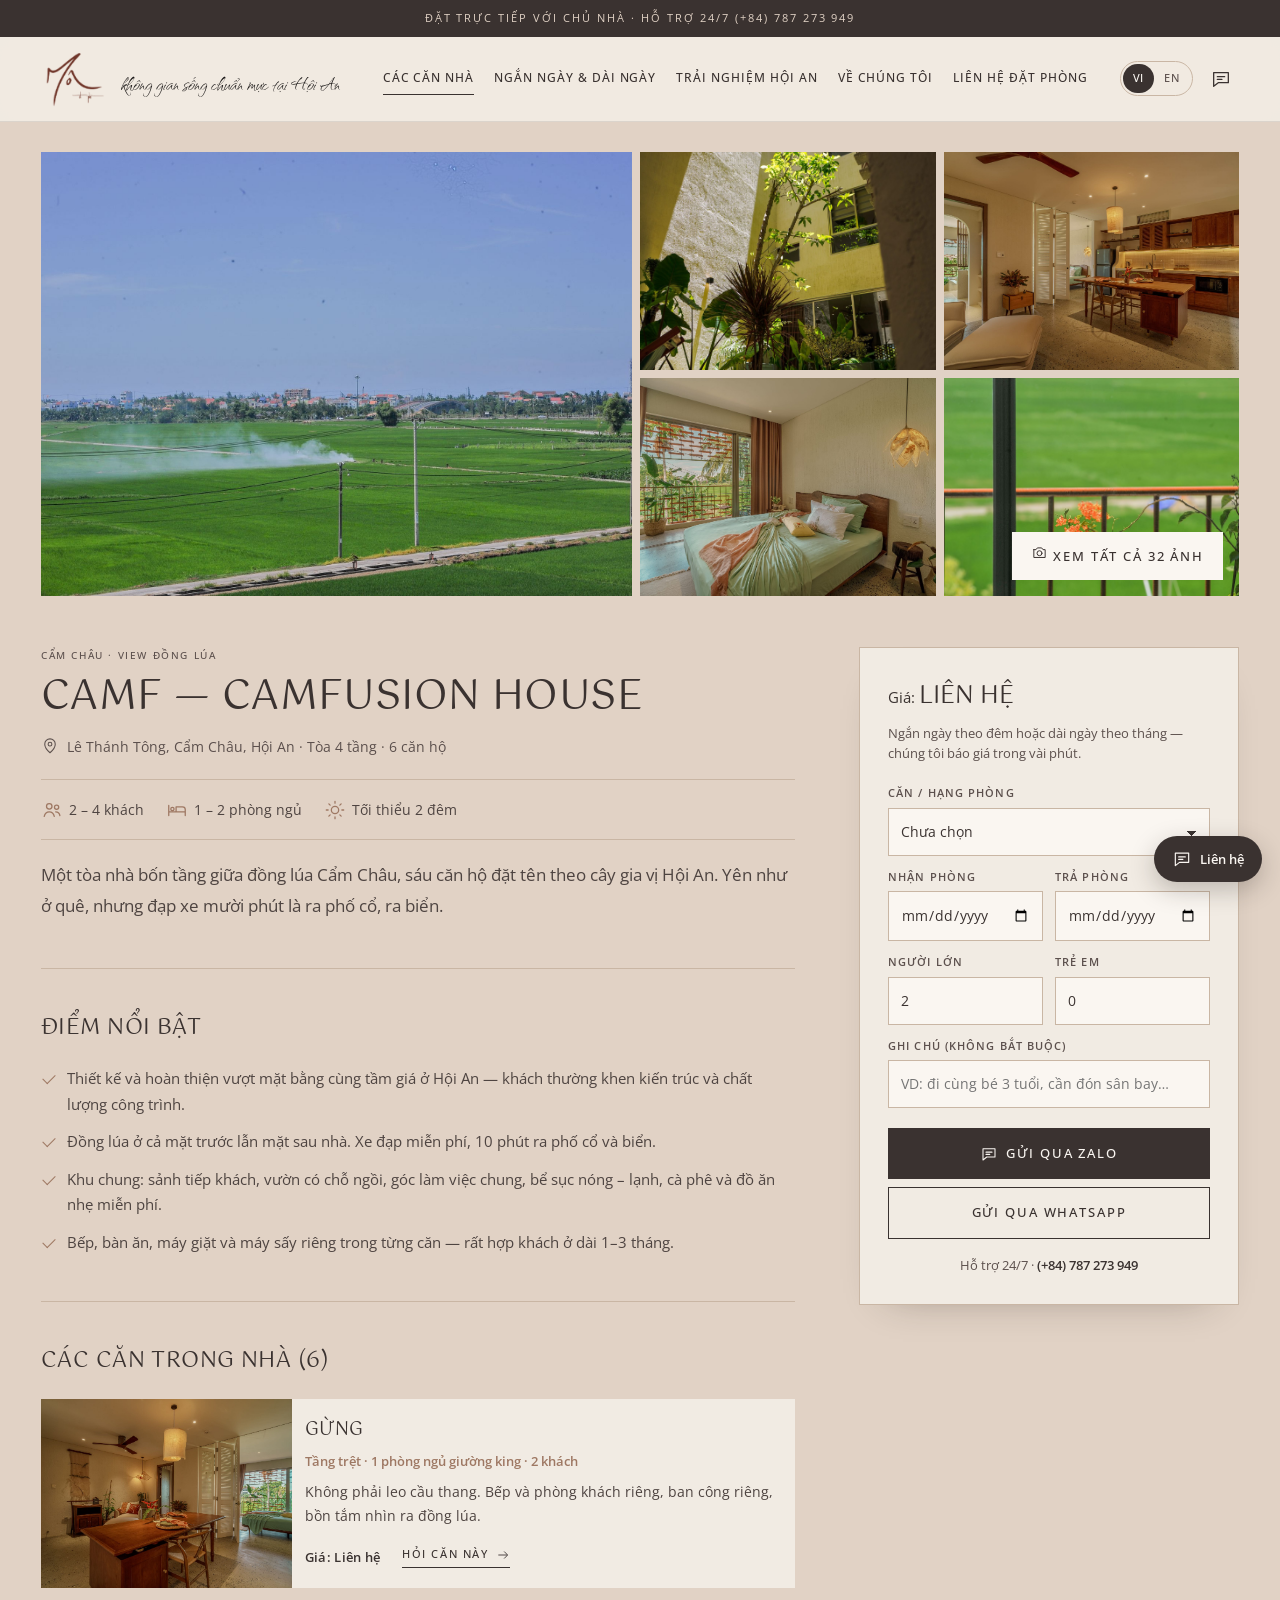
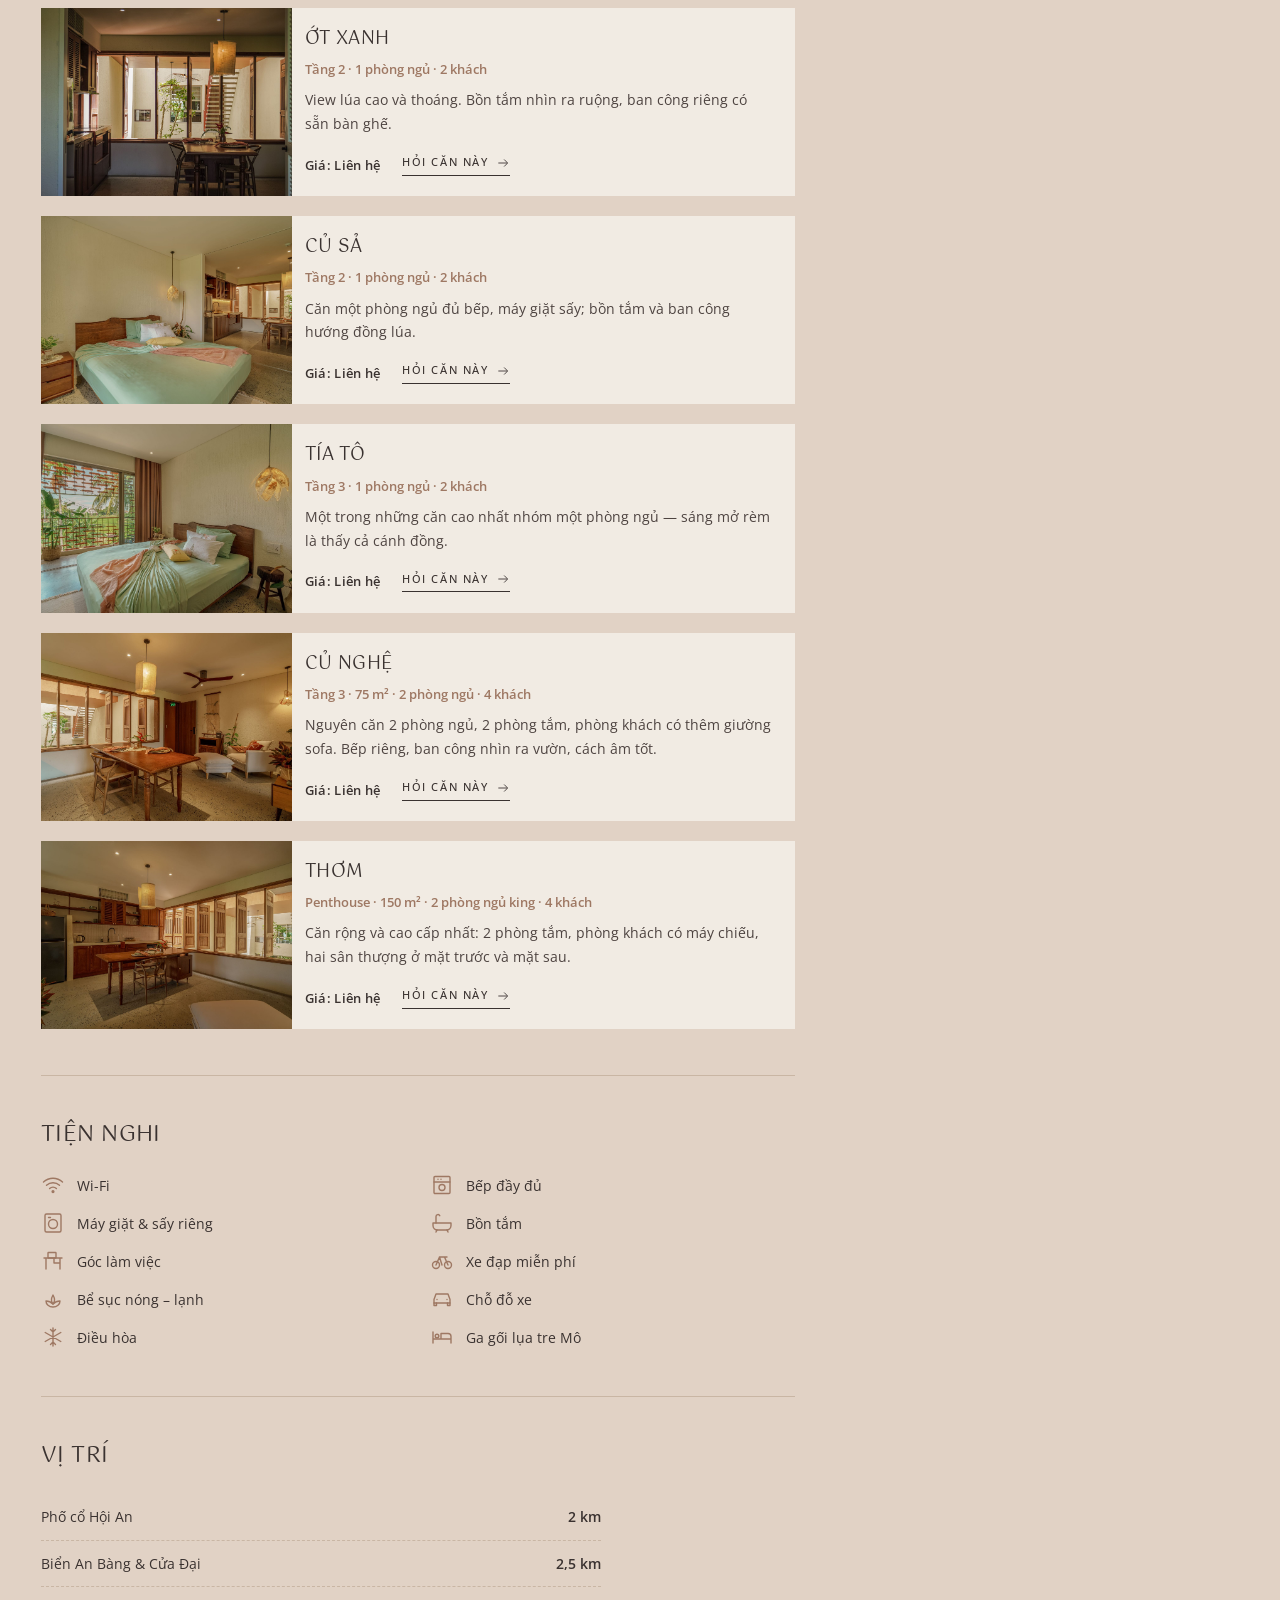
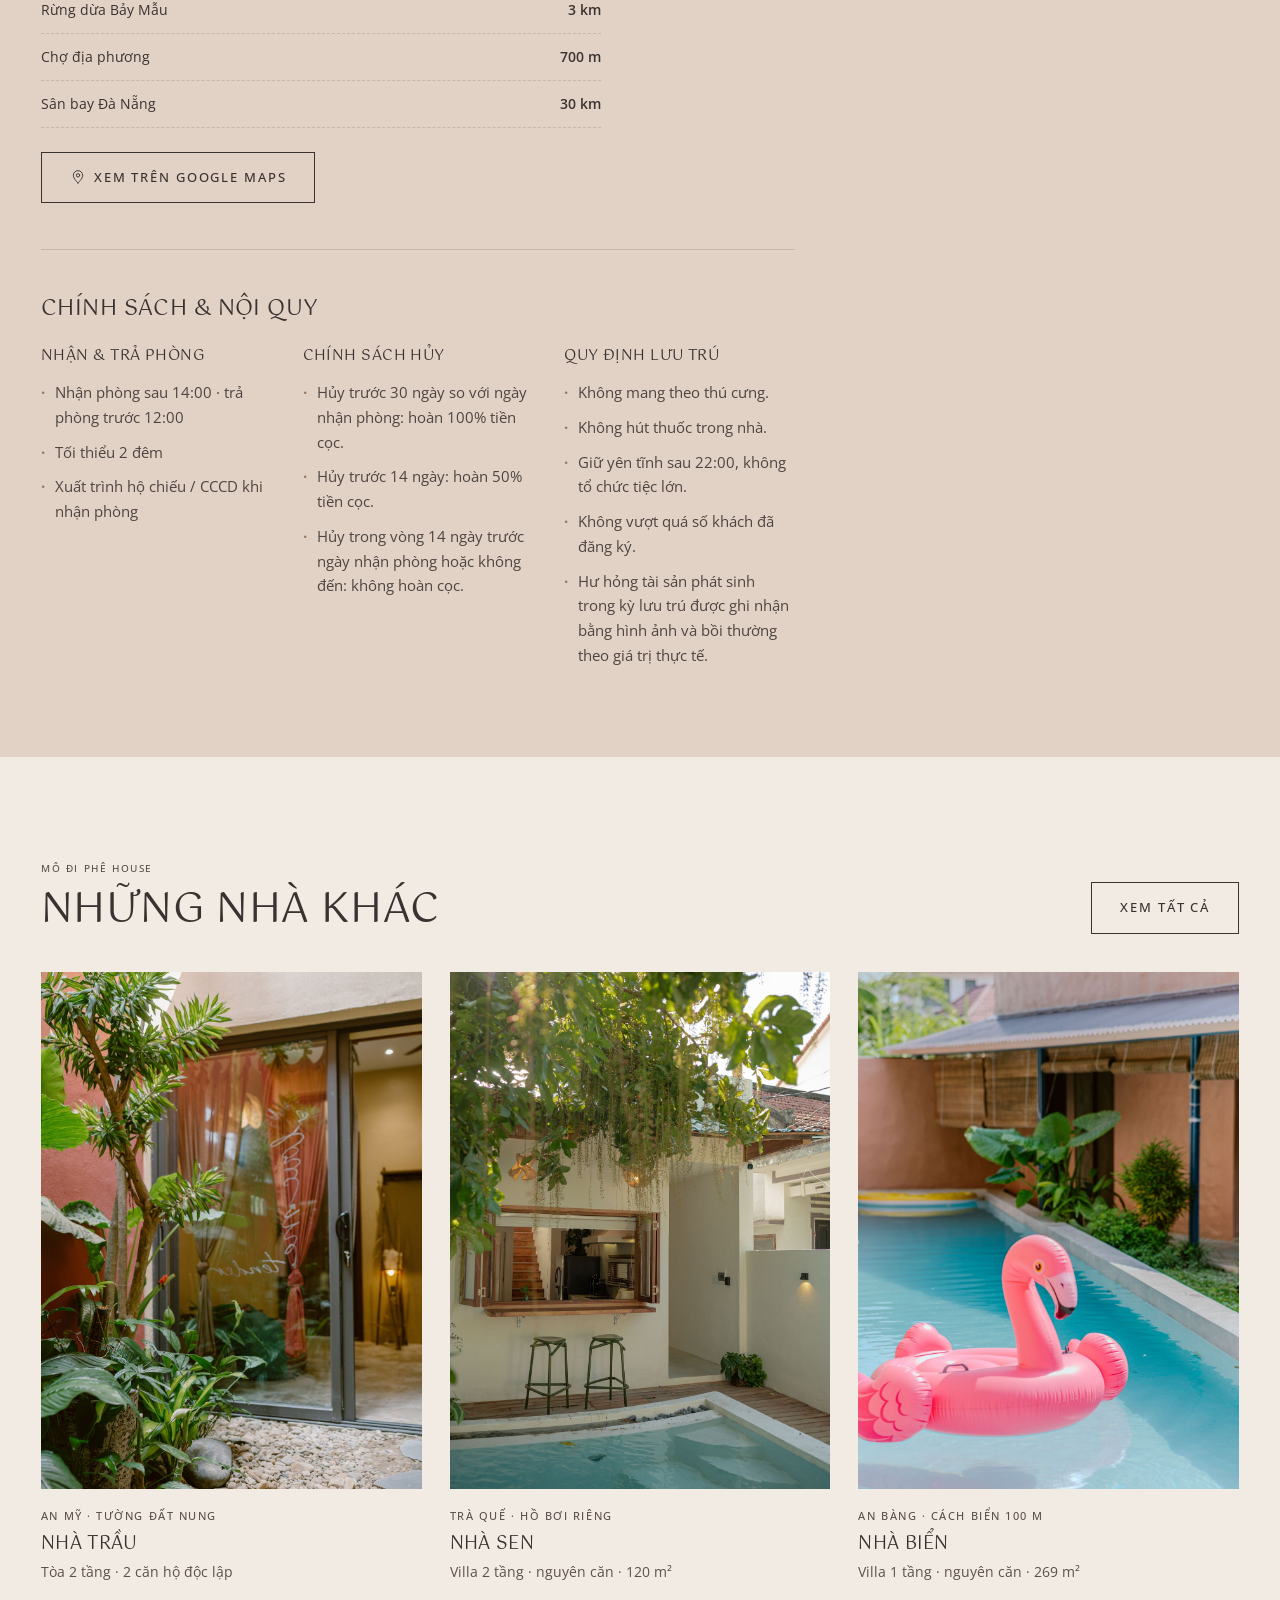
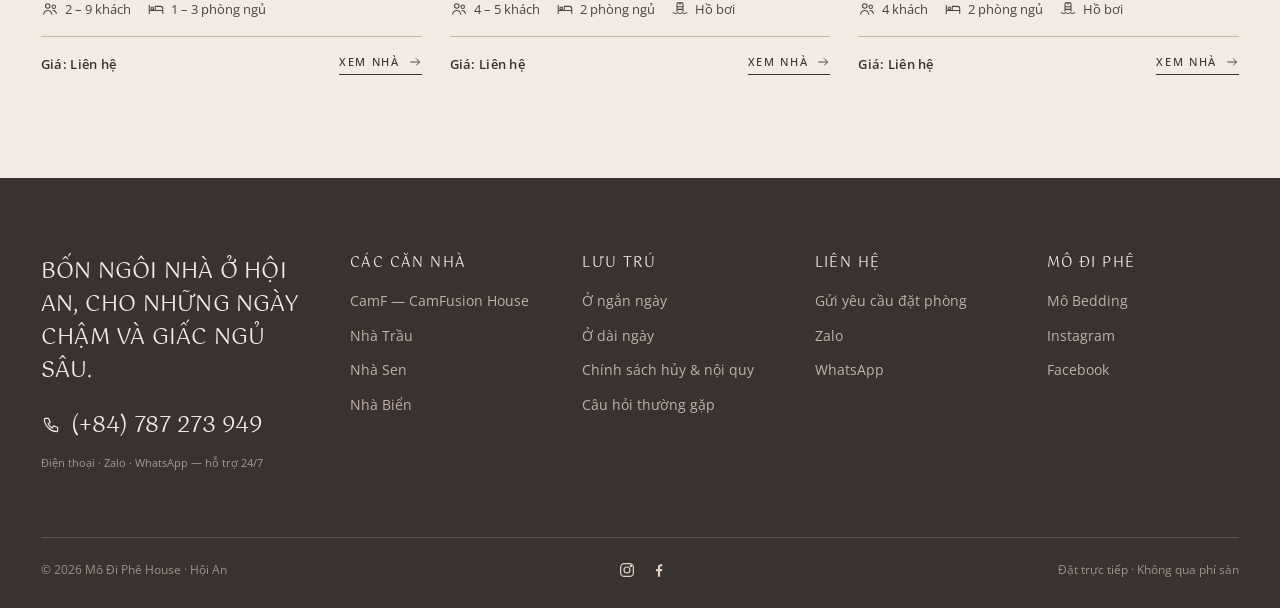
==== commit b59080d4: "Nút Liên hệ (Zalo/WhatsApp), nút Đặt phòng, tagline mới Co-Authored-By: Claude Opus 5 <noreply@anthr" ====
--- a/camf.html
+++ b/camf.html
@@ -12,15 +12,15 @@
   <link rel="preconnect" href="https://fonts.googleapis.com">
   <link rel="preconnect" href="https://fonts.gstatic.com" crossorigin>
   <link href="https://fonts.googleapis.com/css2?family=Gotu&family=Qwitcher+Grypen&family=Open+Sans:ital,wght@0,300..700;1,300..700&display=swap" rel="stylesheet">
-  <link rel="stylesheet" href="assets/css/base.css?v=20260918a">
-  <link rel="stylesheet" href="assets/css/house.css?v=20260918a">
+  <link rel="stylesheet" href="assets/css/base.css?v=20260919a">
+  <link rel="stylesheet" href="assets/css/house.css?v=20260919a">
 </head>
 <body data-page="houses" data-house="camf" data-en-title="CamF — CamFusion House · Mô Đi Phê House">
 <div id="site-header"></div>
 <main id="house" class="house-page"></main>
 
 <div id="site-footer"></div>
-<script src="assets/js/data.js?v=20260918a"></script>
-<script src="assets/js/main.js?v=20260918a"></script>
+<script src="assets/js/data.js?v=20260919a"></script>
+<script src="assets/js/main.js?v=20260919a"></script>
 </body>
 </html>
--- a/assets/css/house.css
+++ b/assets/css/house.css
@@ -14,8 +14,15 @@
 .logo__tag { white-space: nowrap; }
 
 /* ---------- Nút chat nổi ---------- */
+.float-contact { position: fixed; right: 18px; bottom: 18px; z-index: 60; display: flex; flex-direction: column; align-items: flex-end; gap: 10px; }
+.float-contact__menu { background: var(--white); border: 1px solid var(--line); box-shadow: 0 12px 30px rgba(40, 30, 26, .22); min-width: 210px; }
+.float-contact__menu[hidden] { display: none; }
+.float-contact__menu a { display: flex; flex-direction: column; gap: 2px; padding: 12px 18px; border-bottom: 1px solid var(--line); transition: background .2s; }
+.float-contact__menu a:last-child { border-bottom: 0; }
+.float-contact__menu a:hover { background: var(--bg-alt); }
+.float-contact__menu b { font-size: 14px; font-weight: 600; }
+.float-contact__menu span { font-size: 12.5px; color: var(--muted); }
 .float-chat {
-  position: fixed; right: 18px; bottom: 18px; z-index: 60;
   display: inline-flex; align-items: center; gap: 8px;
   background: var(--ink); color: var(--white); padding: 12px 18px; border-radius: 999px;
   font-size: 13px; font-weight: 600; box-shadow: 0 8px 24px rgba(40, 30, 26, .25);
@@ -292,11 +299,13 @@
   .kit { grid-template-columns: 1fr; }
   .kit > img { aspect-ratio: 16 / 10; }
   .cta-band__row { align-items: flex-start; }
-  .float-chat span { display: none; }
-  .float-chat { padding: 14px; }
   .lightbox__prev, .lightbox__next { top: auto; bottom: 18px; transform: none; }
   .head-row .sample-flag { align-self: flex-start; }
 }
 @media (max-width: 400px) {
   .bform { grid-template-columns: 1fr; }
 }
+
+/* Sửa web — 19/09: tagline dài hơn ("không gian sống chuẩn mực tại Hội An") */
+@media (max-width: 1320px) and (min-width: 1101px) { .logo__tag { display: none; } }
+@media (max-width: 420px) { .logo__tag { font-size: 15px; } }
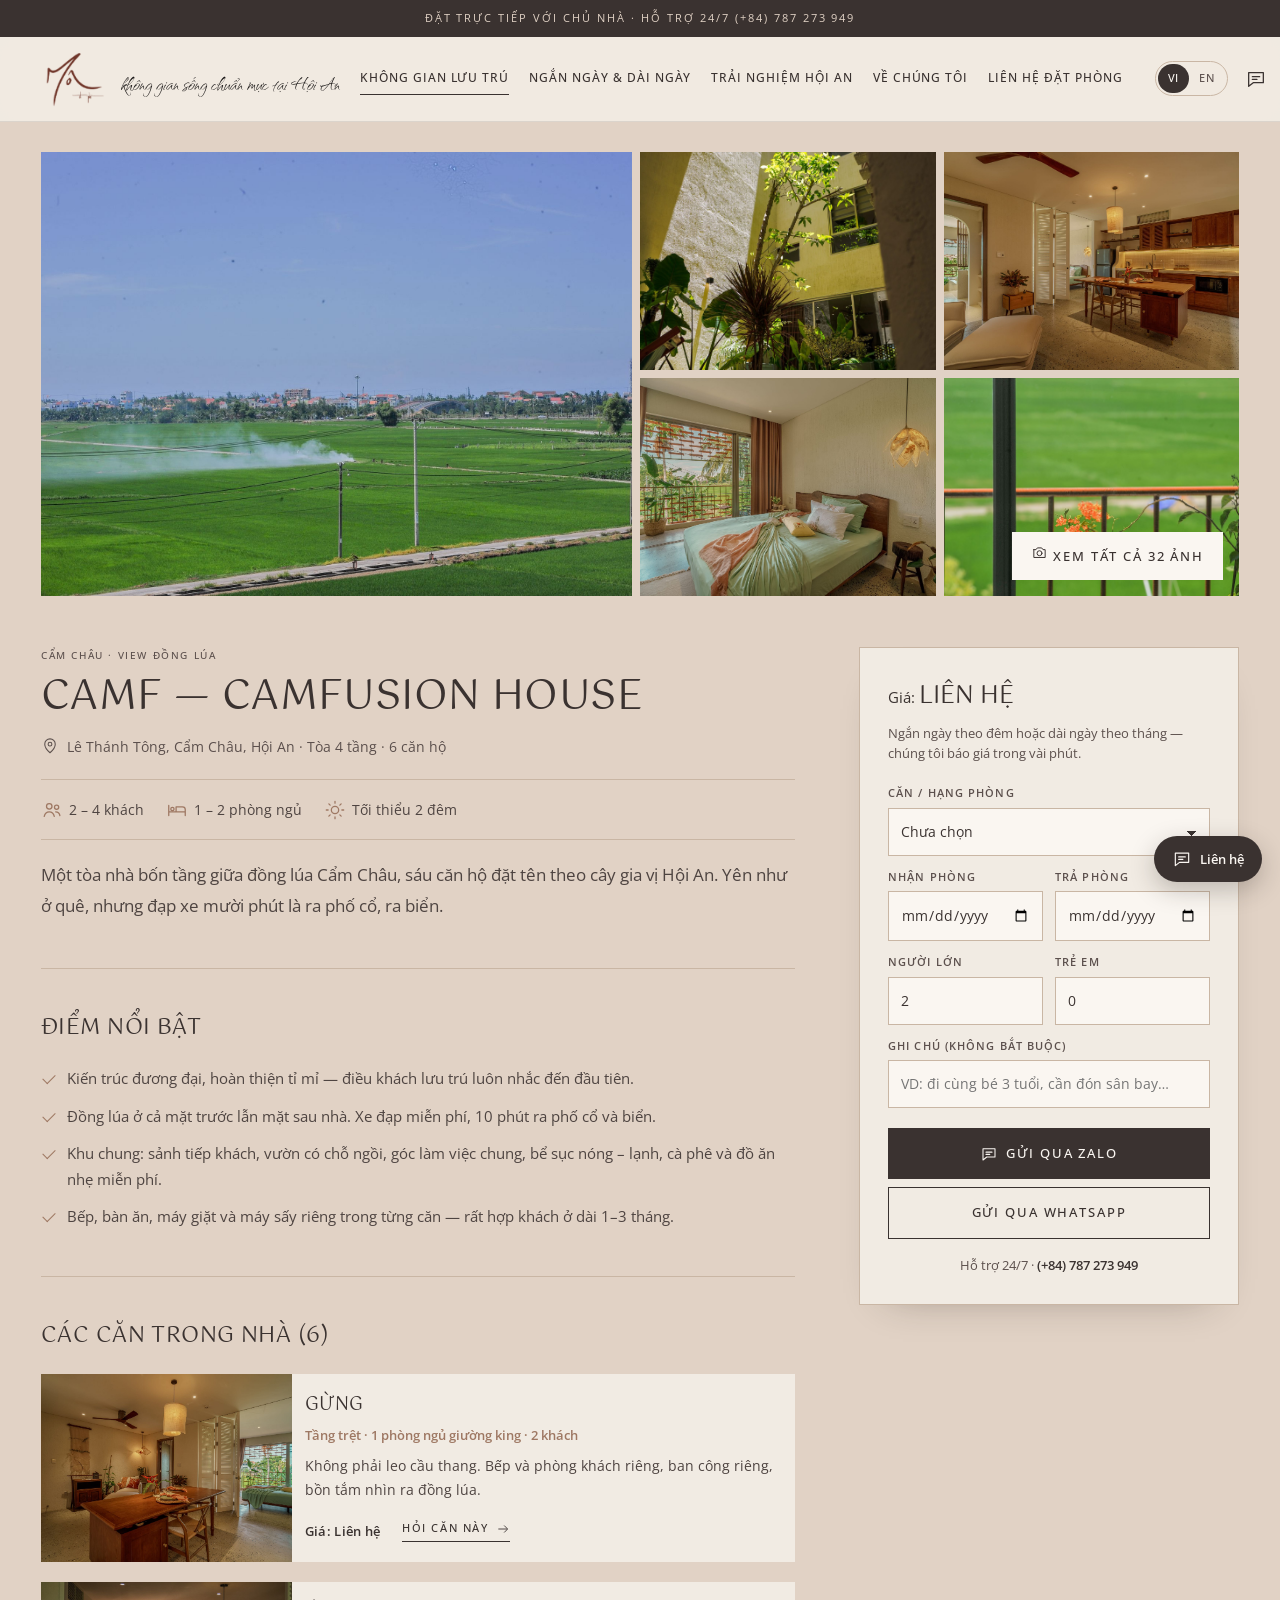
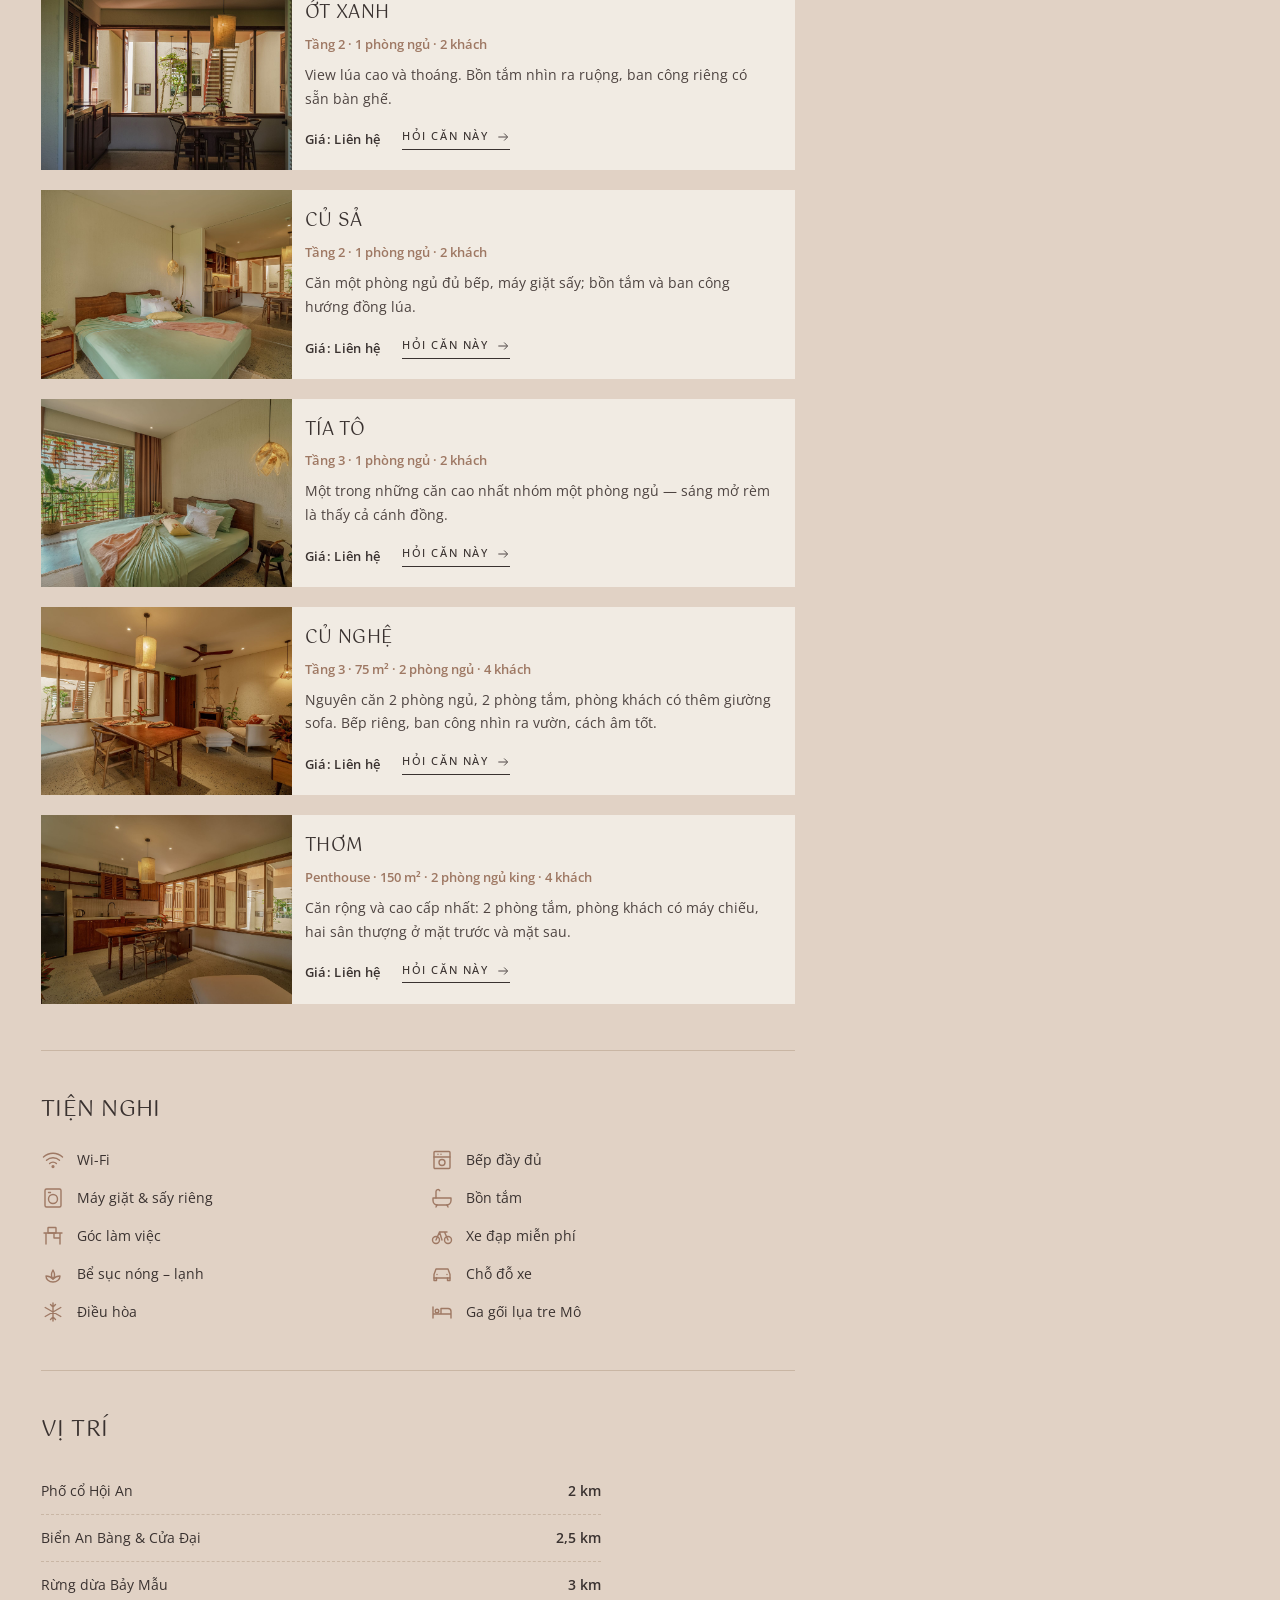
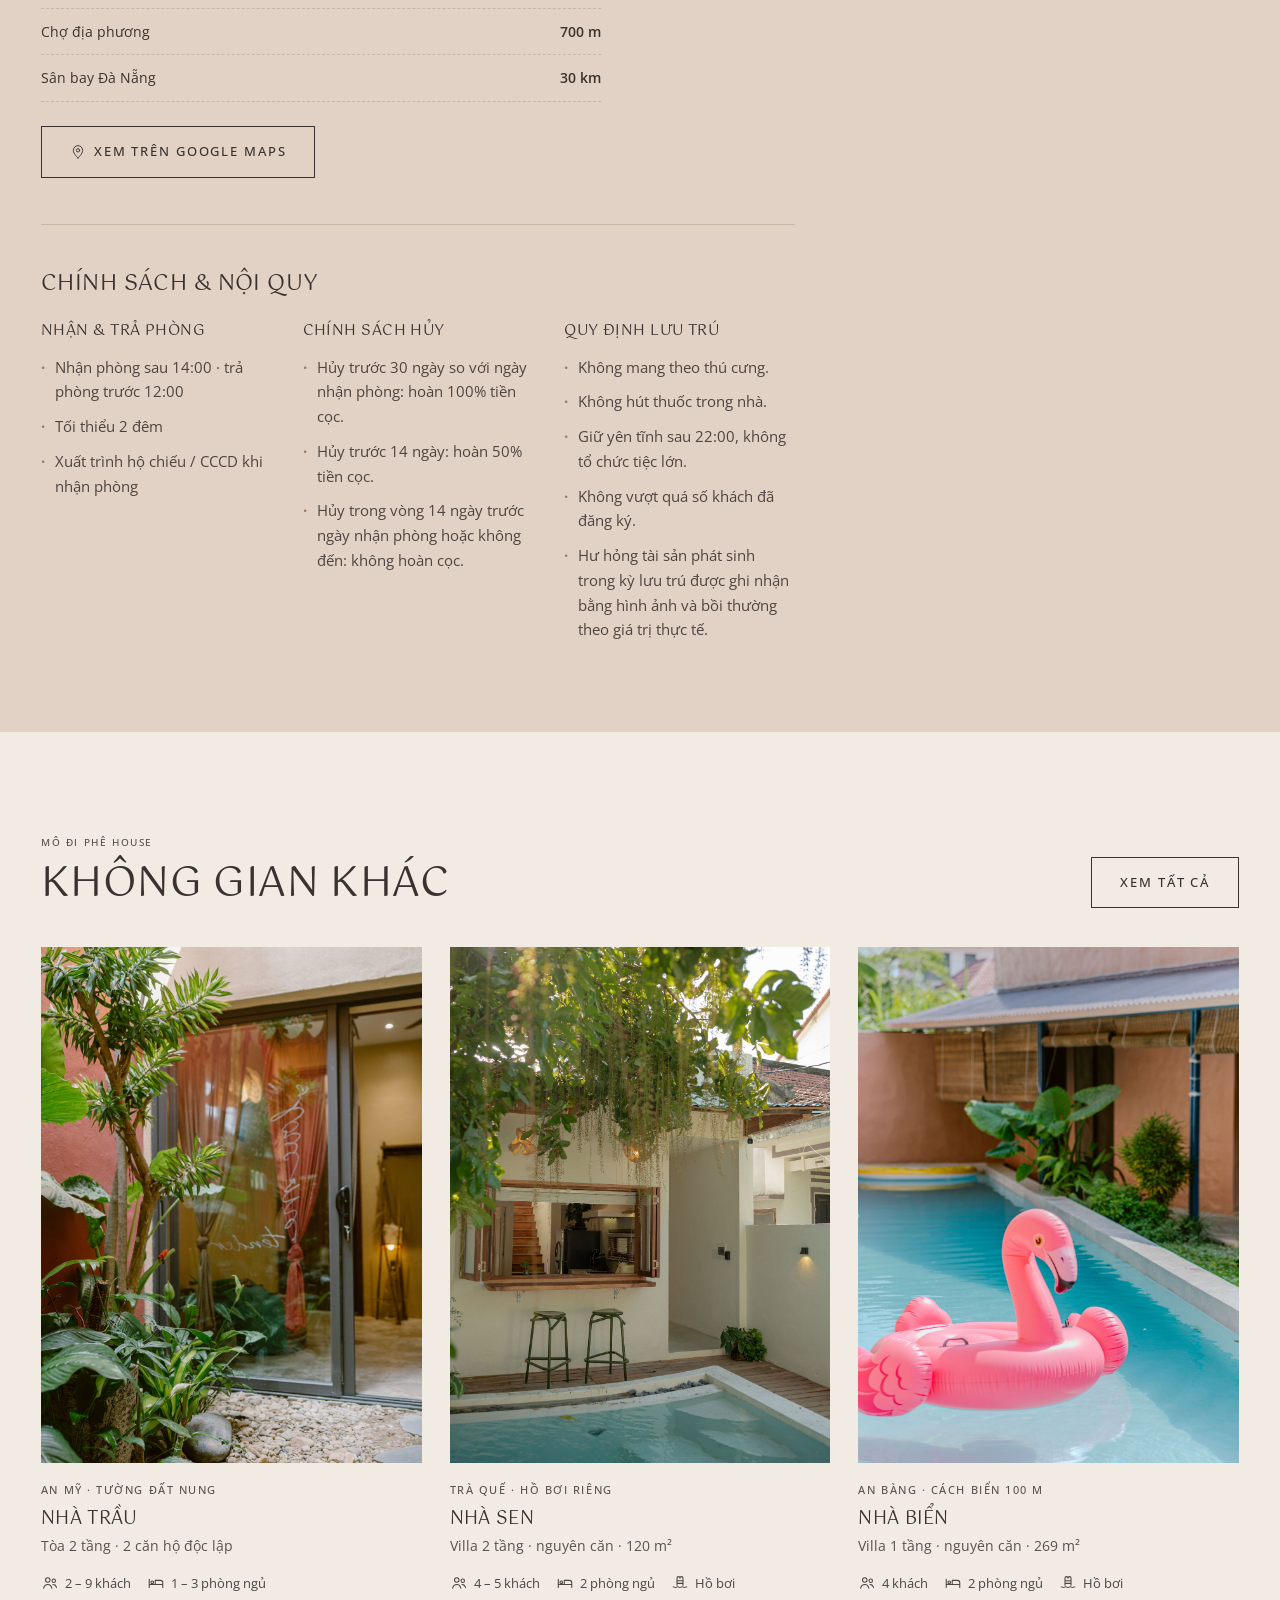
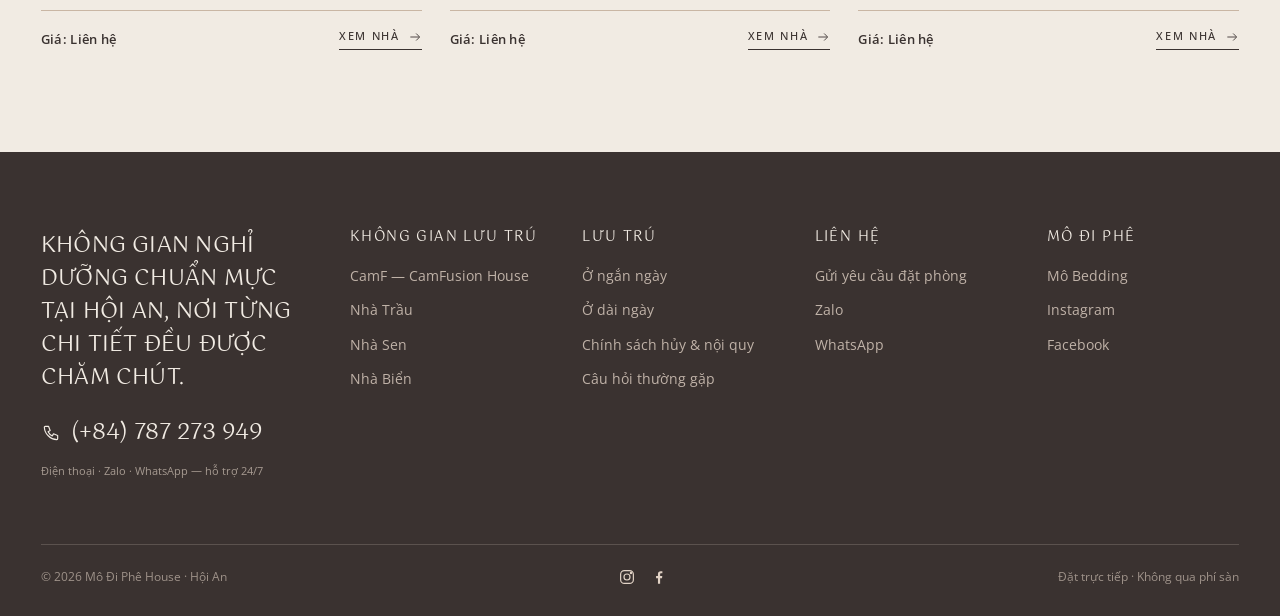
==== commit fb4840e6: "Định vị lại thương hiệu: không gian nghỉ dưỡng cao cấp, chuẩn mực; bỏ nhắc số lượng nhà Co-Authored-" ====
--- a/camf.html
+++ b/camf.html
@@ -12,15 +12,15 @@
   <link rel="preconnect" href="https://fonts.googleapis.com">
   <link rel="preconnect" href="https://fonts.gstatic.com" crossorigin>
   <link href="https://fonts.googleapis.com/css2?family=Gotu&family=Qwitcher+Grypen&family=Open+Sans:ital,wght@0,300..700;1,300..700&display=swap" rel="stylesheet">
-  <link rel="stylesheet" href="assets/css/base.css?v=20260919a">
-  <link rel="stylesheet" href="assets/css/house.css?v=20260919a">
+  <link rel="stylesheet" href="assets/css/base.css?v=20260919b">
+  <link rel="stylesheet" href="assets/css/house.css?v=20260919b">
 </head>
 <body data-page="houses" data-house="camf" data-en-title="CamF — CamFusion House · Mô Đi Phê House">
 <div id="site-header"></div>
 <main id="house" class="house-page"></main>
 
 <div id="site-footer"></div>
-<script src="assets/js/data.js?v=20260919a"></script>
-<script src="assets/js/main.js?v=20260919a"></script>
+<script src="assets/js/data.js?v=20260919b"></script>
+<script src="assets/js/main.js?v=20260919b"></script>
 </body>
 </html>
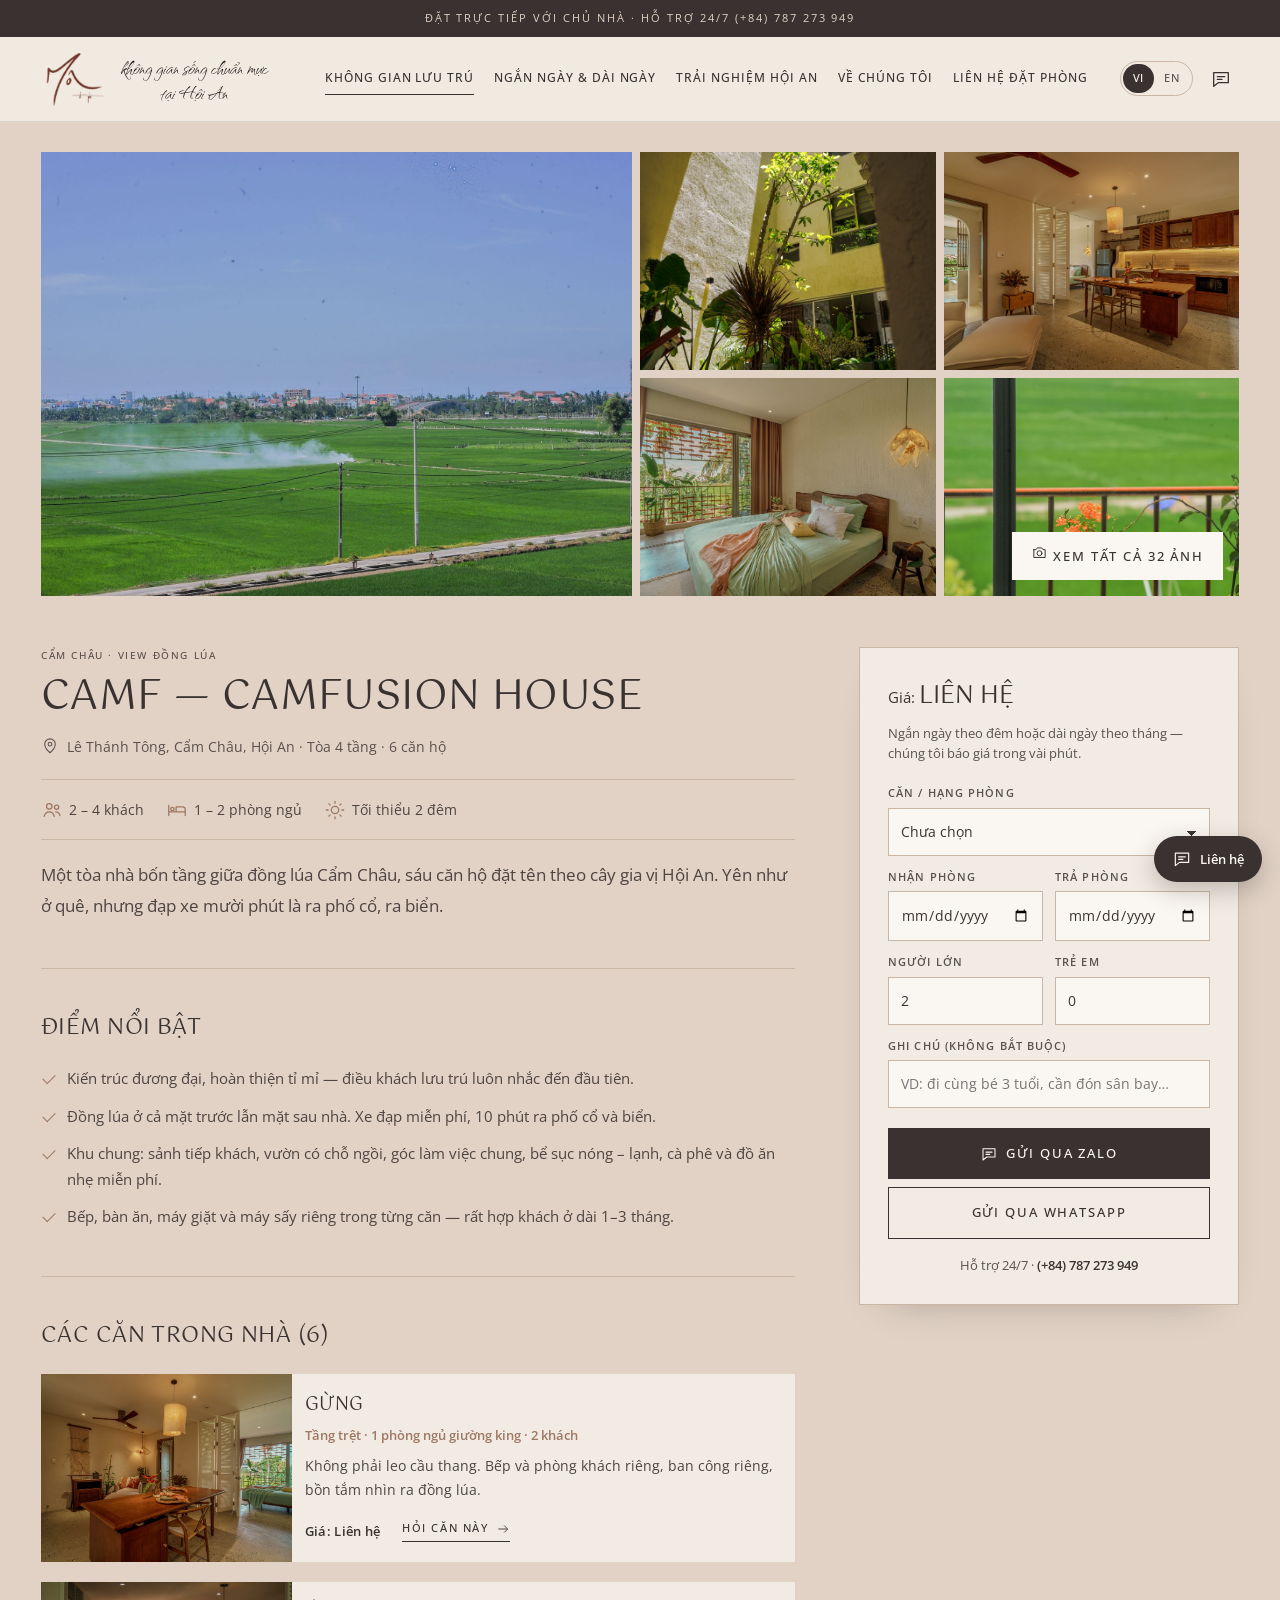
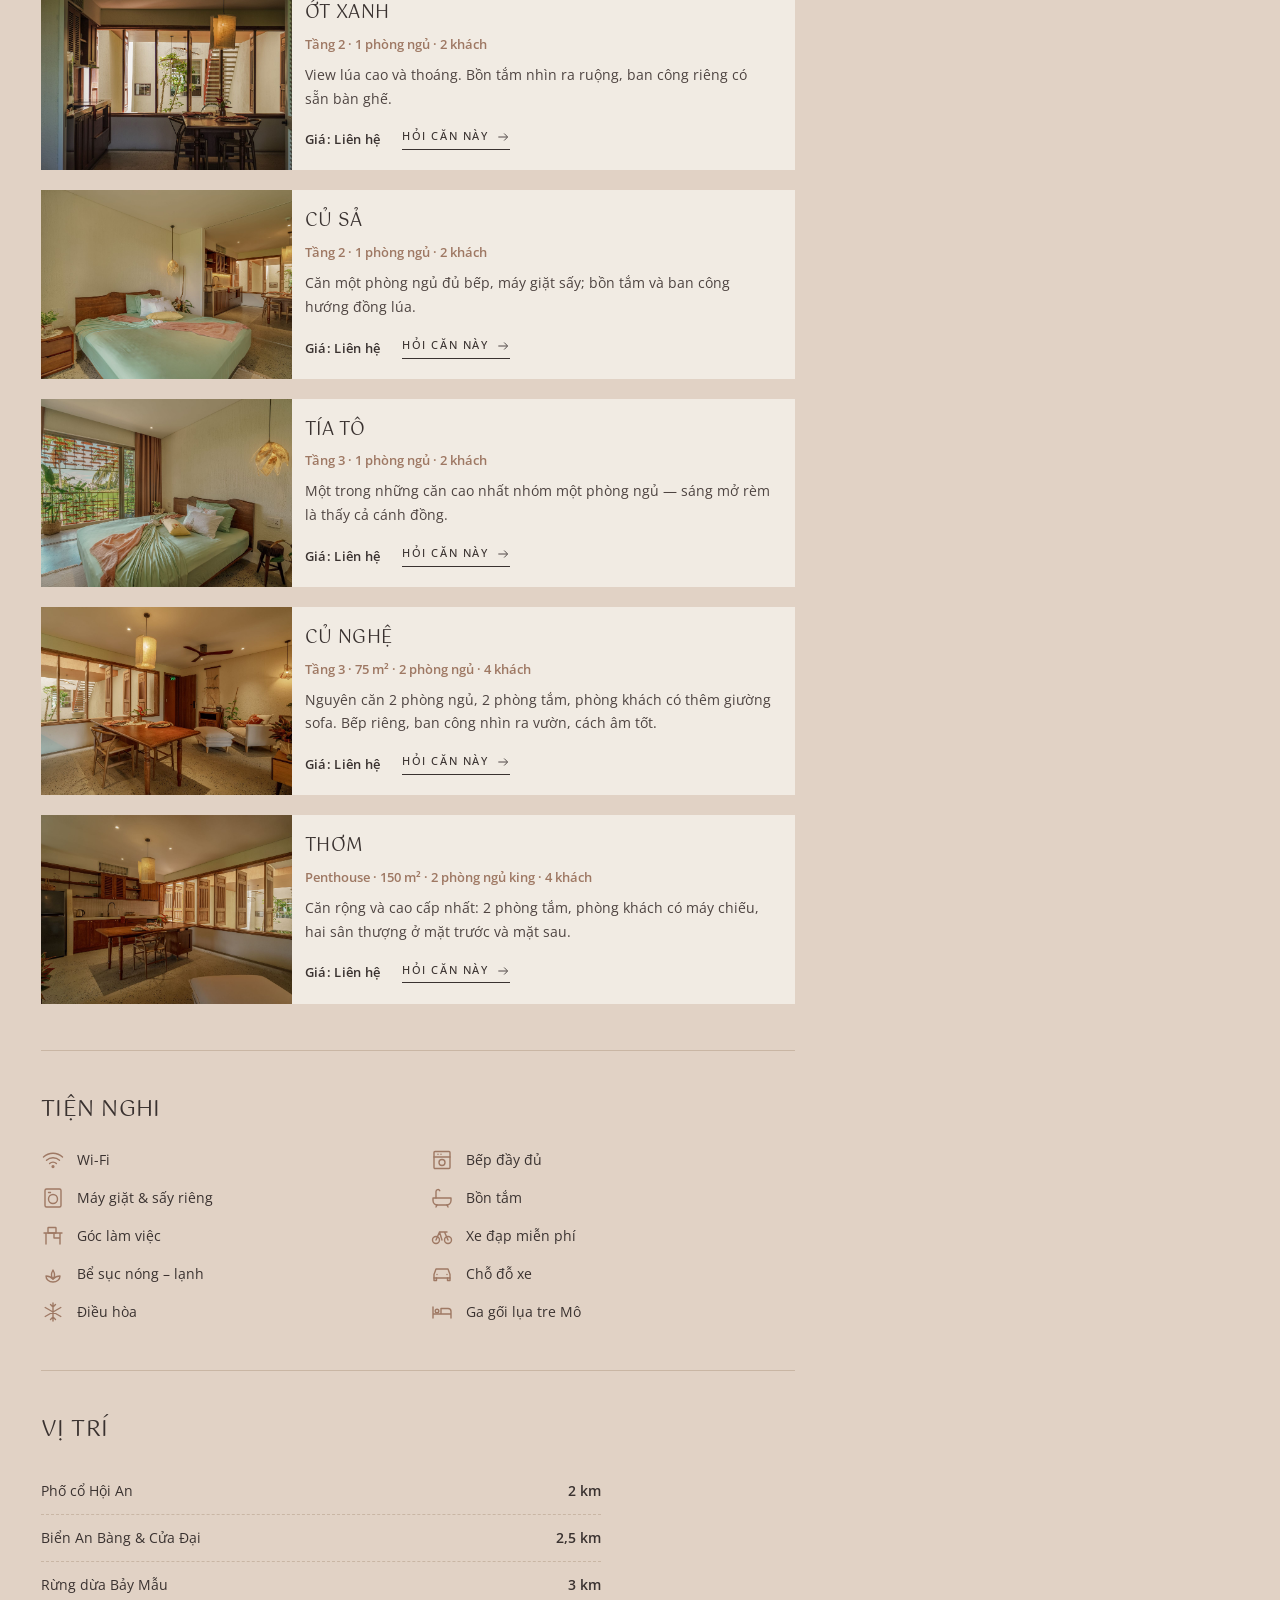
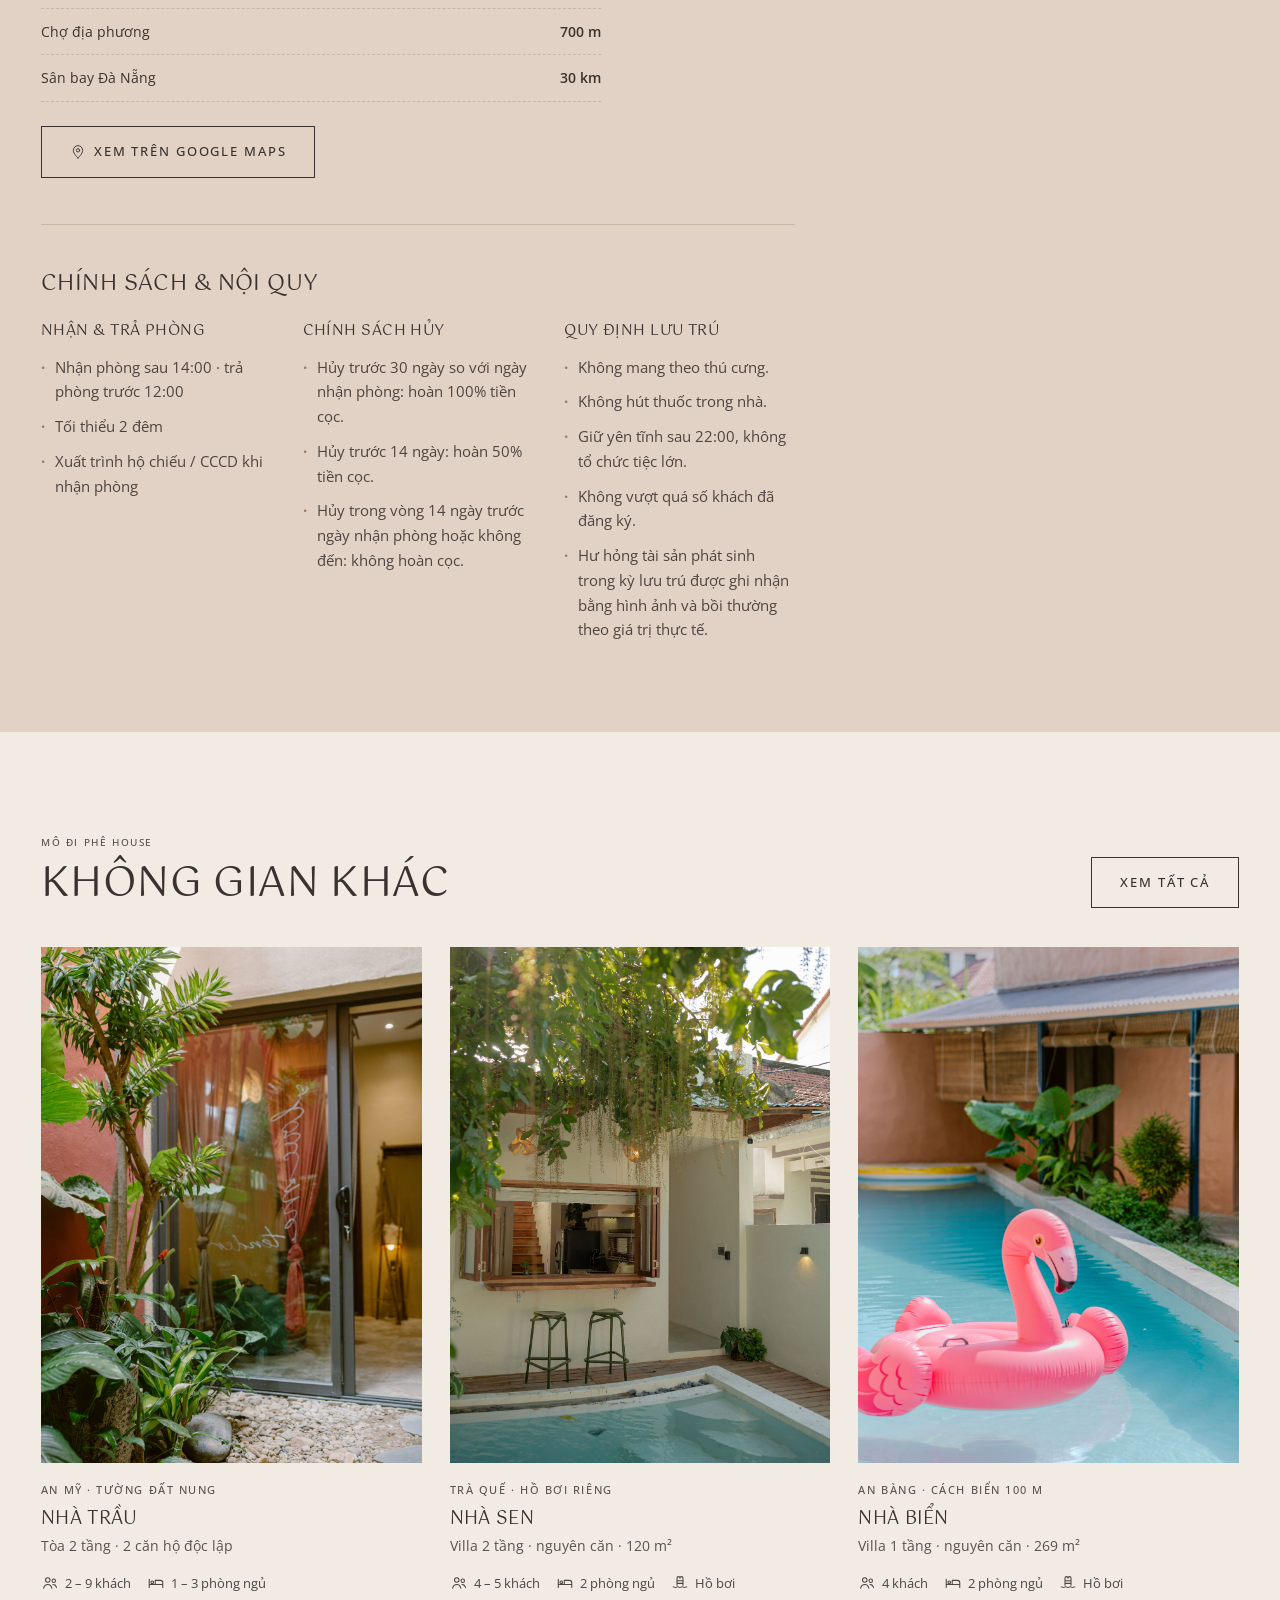
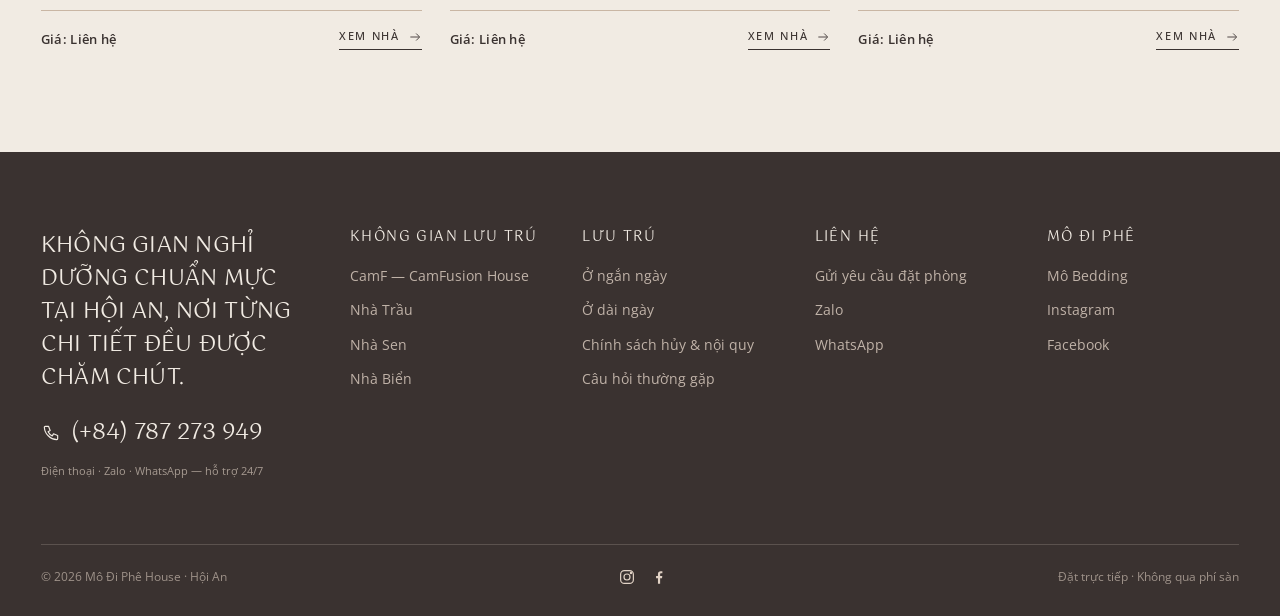
==== commit 484b3fe2: "Tagline 2 dòng, căn giữa Co-Authored-By: Claude Opus 5 <noreply@anthropic.com>" ====
--- a/camf.html
+++ b/camf.html
@@ -12,15 +12,15 @@
   <link rel="preconnect" href="https://fonts.googleapis.com">
   <link rel="preconnect" href="https://fonts.gstatic.com" crossorigin>
   <link href="https://fonts.googleapis.com/css2?family=Gotu&family=Qwitcher+Grypen&family=Open+Sans:ital,wght@0,300..700;1,300..700&display=swap" rel="stylesheet">
-  <link rel="stylesheet" href="assets/css/base.css?v=20260919b">
-  <link rel="stylesheet" href="assets/css/house.css?v=20260919b">
+  <link rel="stylesheet" href="assets/css/base.css?v=20260919c">
+  <link rel="stylesheet" href="assets/css/house.css?v=20260919c">
 </head>
 <body data-page="houses" data-house="camf" data-en-title="CamF — CamFusion House · Mô Đi Phê House">
 <div id="site-header"></div>
 <main id="house" class="house-page"></main>
 
 <div id="site-footer"></div>
-<script src="assets/js/data.js?v=20260919b"></script>
-<script src="assets/js/main.js?v=20260919b"></script>
+<script src="assets/js/data.js?v=20260919c"></script>
+<script src="assets/js/main.js?v=20260919c"></script>
 </body>
 </html>
--- a/assets/css/house.css
+++ b/assets/css/house.css
@@ -307,5 +307,6 @@
 }
 
 /* Sửa web — 19/09: tagline dài hơn ("không gian sống chuẩn mực tại Hội An") */
-@media (max-width: 1320px) and (min-width: 1101px) { .logo__tag { display: none; } }
-@media (max-width: 420px) { .logo__tag { font-size: 15px; } }
+
+/* Sửa web — 19/09: tagline 2 dòng, căn giữa ("tại Hội An" xuống hàng) */
+.logo__tag { display: inline-block !important; text-align: center; line-height: 1.05; white-space: nowrap; align-self: center; margin-top: 4px; }
